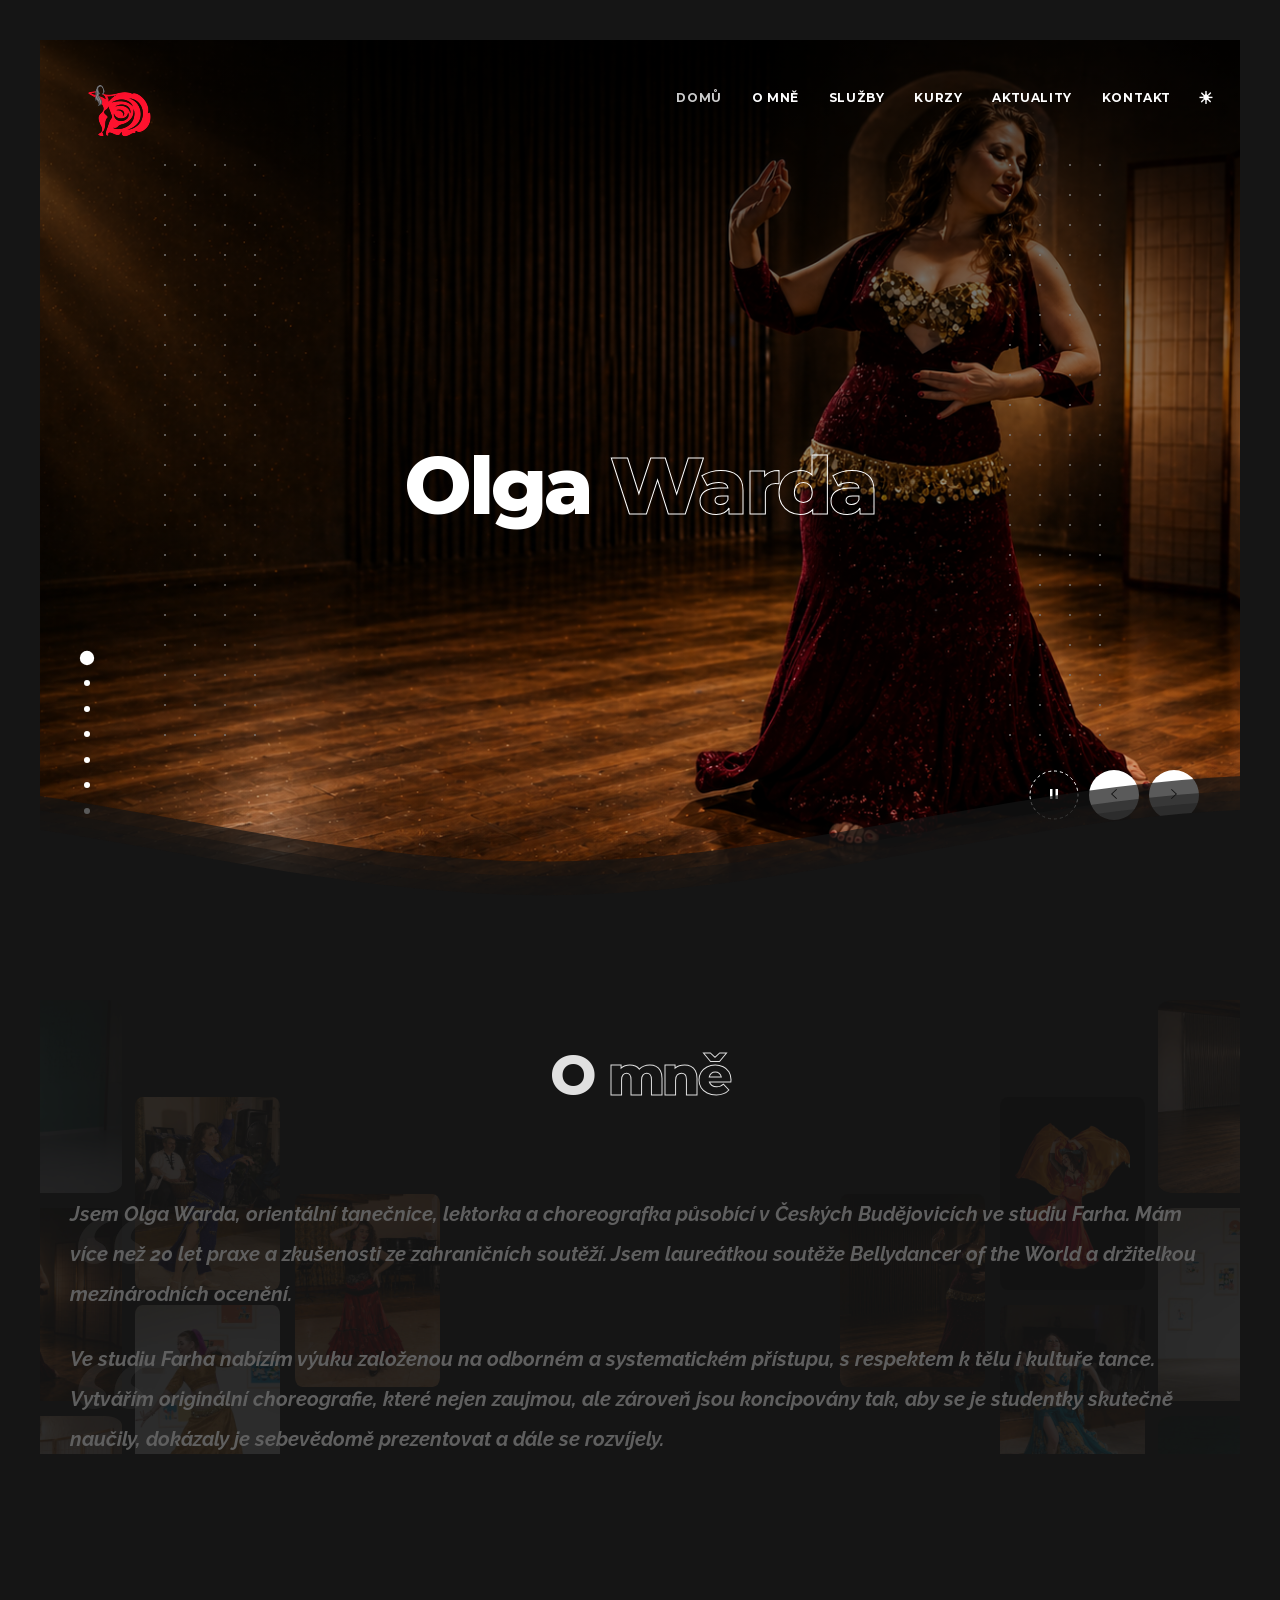
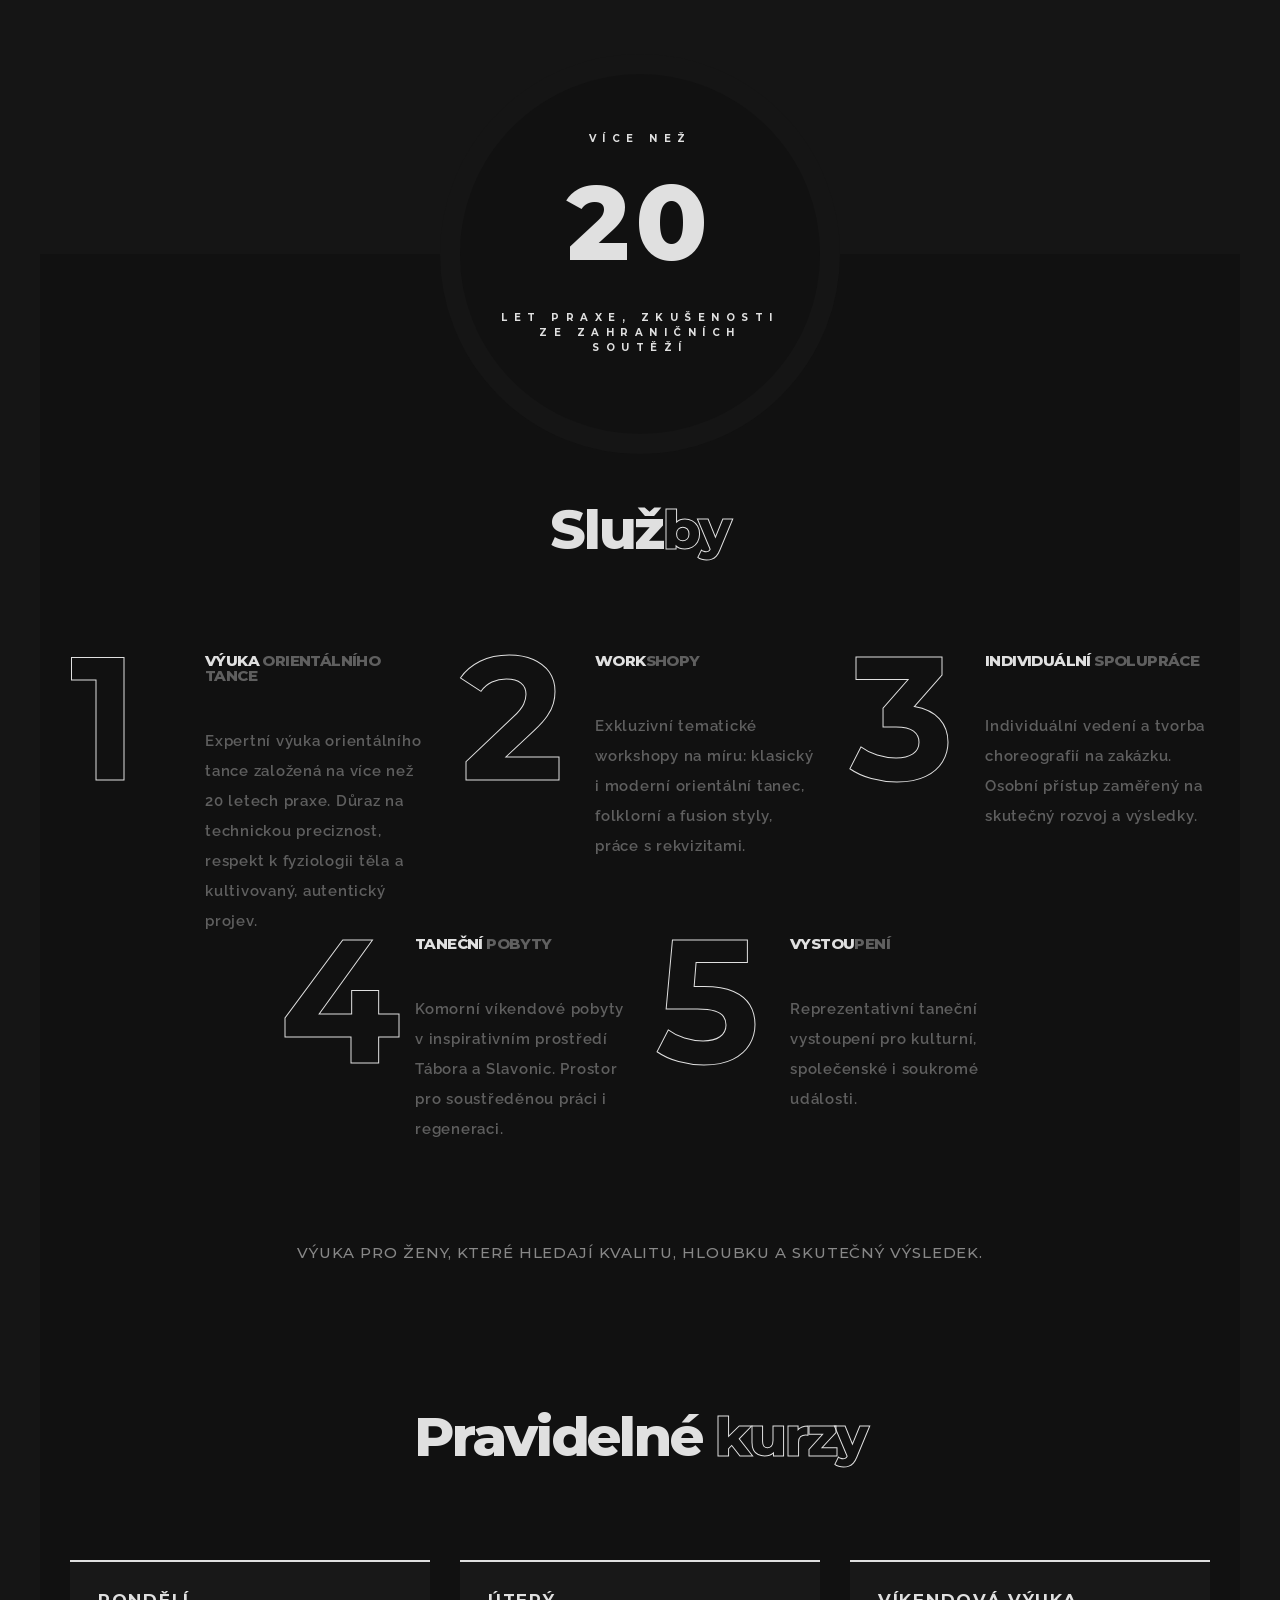
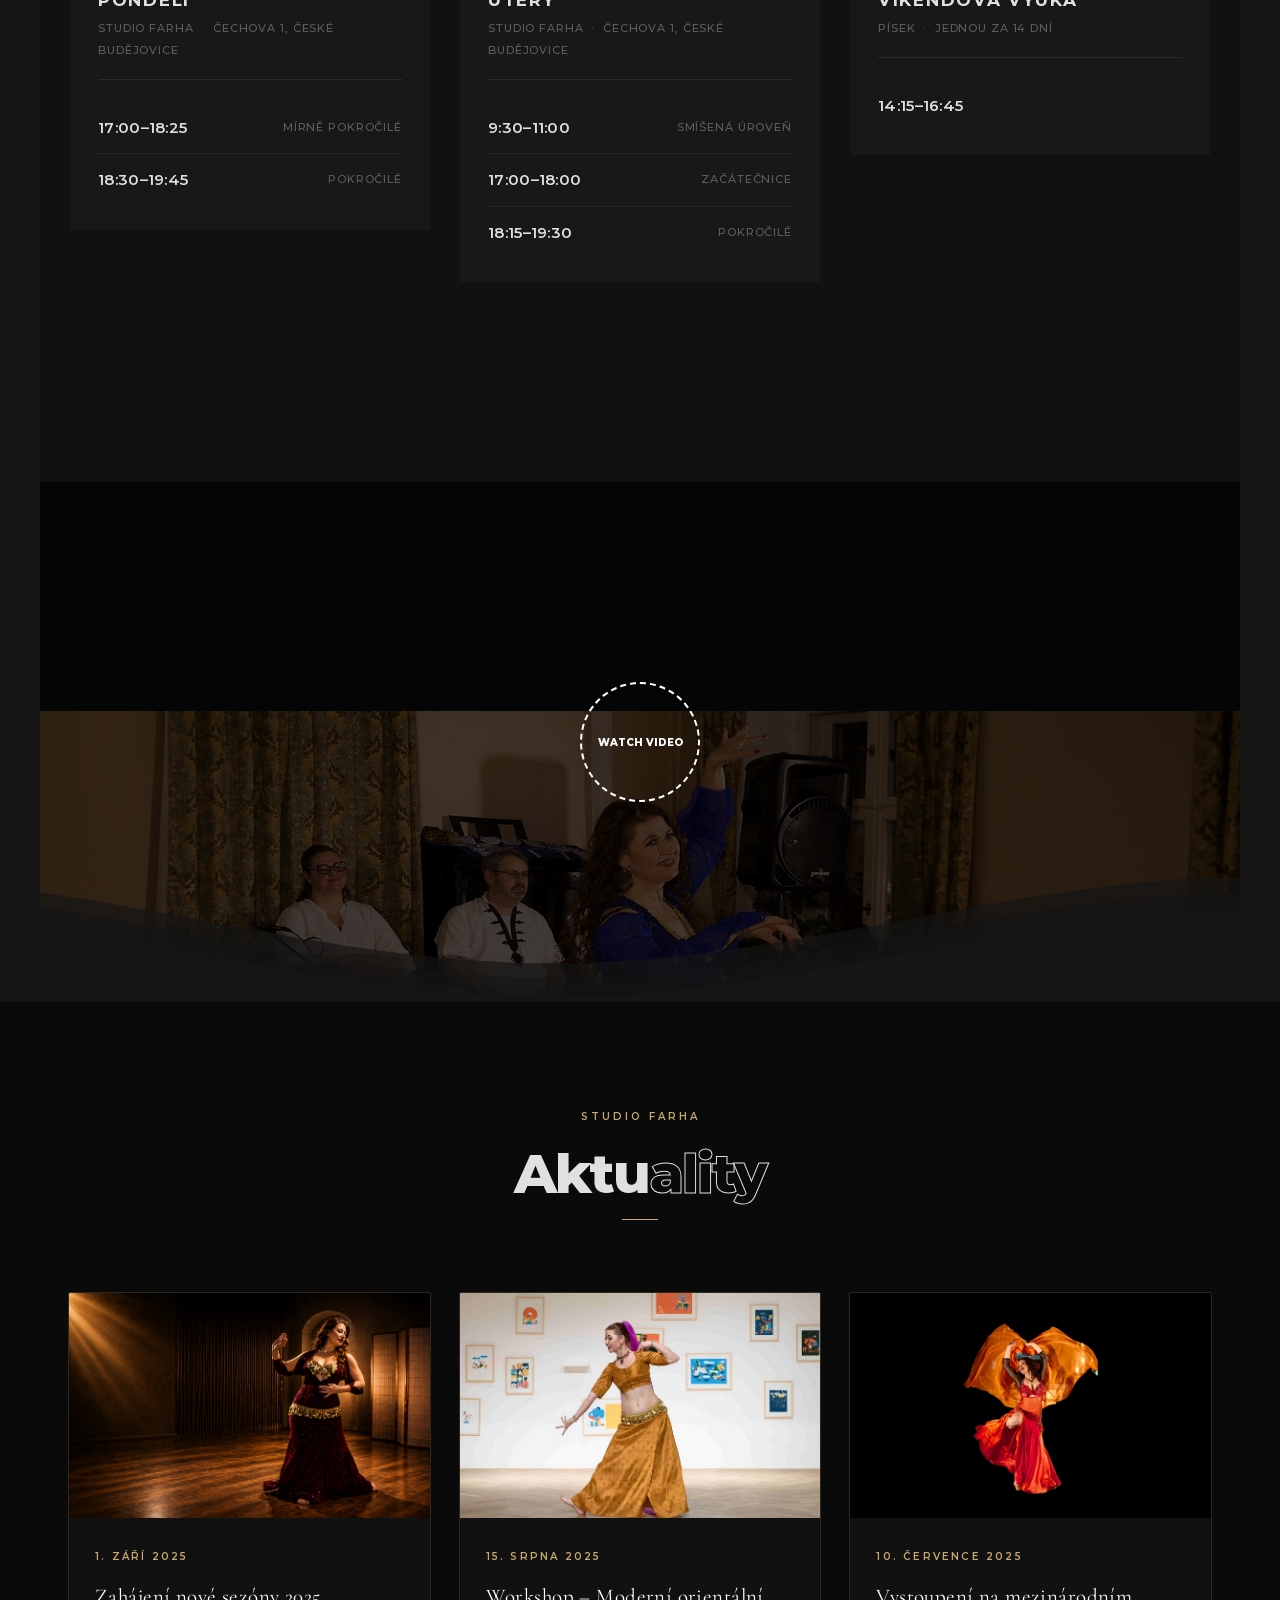
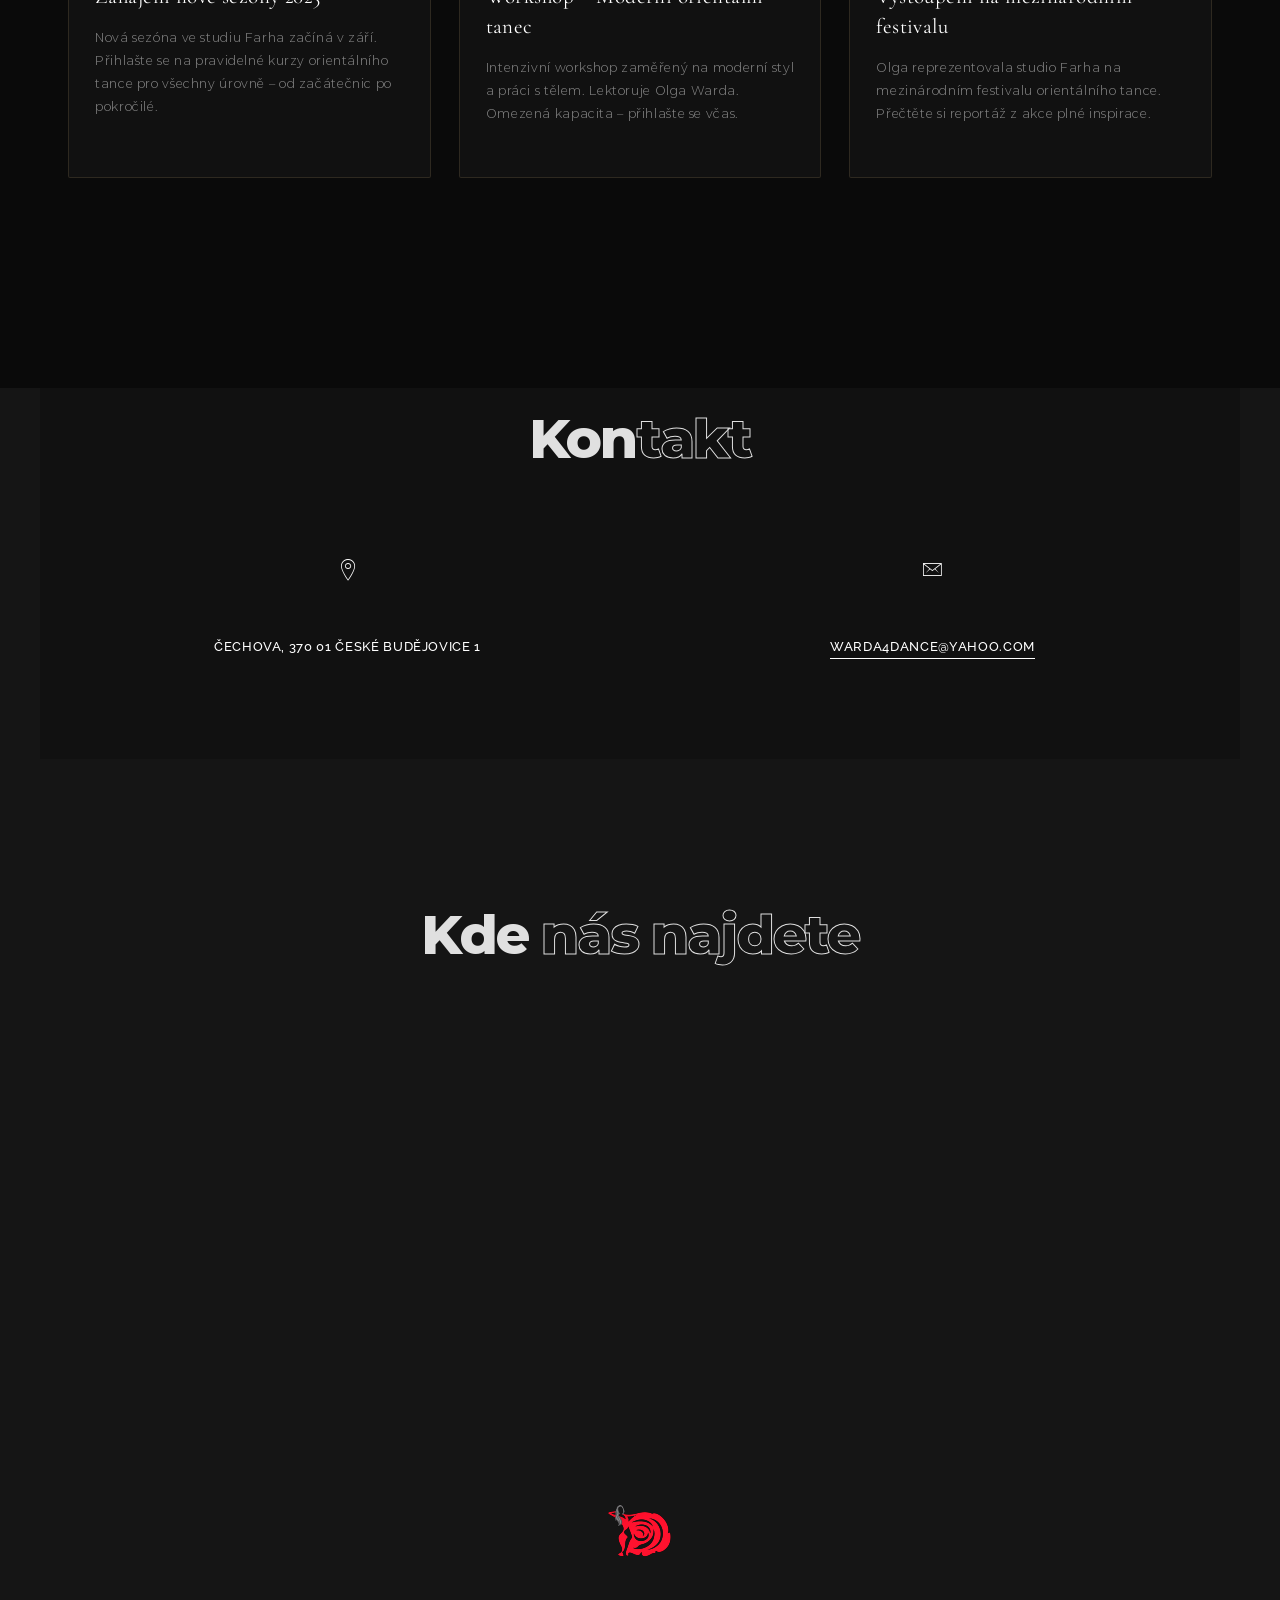
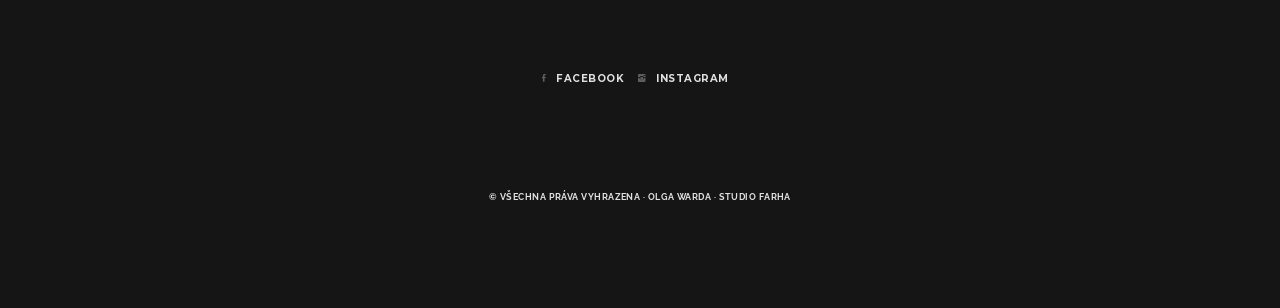
==== index.html @ 934de05f "Rename entry point to index.html for Netlify Co-Authored-By: Claude Sonnet 4.6 <noreply@anthropic.co" ====
<!DOCTYPE html>
<html lang="zxx">
    
<!-- Mirrored from www.11-76.com/themes/foodex/02-DARK-MODE/index-01.html by HTTrack Website Copier/3.x [XR&CO'2014], Sat, 25 Apr 2026 18:27:16 GMT -->
<head>
        <meta charset="utf-8">
        <title>
            Olga Warda
        </title>
        <meta content="" name="description">
        <meta content="" name="author">
        <meta content="" name="keywords">
        <meta content="width=device-width, initial-scale=1, maximum-scale=1" name="viewport">
        <!-- ex nihilo || October - November 2021 - April 2022 -->
        <!-- style start -->
        <link href="css/plugins.css" media="all" rel="stylesheet" type="text/css">
        <link href="css/style.css" media="all" rel="stylesheet" type="text/css">
        <link href="css/news.css" media="all" rel="stylesheet" type="text/css">
        <!-- style end -->
        <!-- google fonts start -->
        <link href="https://fonts.googleapis.com/css?family=Raleway:100,200,300,400,500,600,700,800,900" rel="stylesheet" type=
            "text/css">
        <!-- google fonts end -->
    </head>
    <body>
        <!-- preloader start -->
        <div class="preloader-bg"></div>
        <div id="preloader">
            <div id="preloader-status">
                <div class="preloader-position loader">
                    <span></span>
                </div>
            </div>
        </div>
        <!-- preloader end -->
        <!-- border top start -->
        <div class="border-top top-position"></div>
        <!-- border top end -->
        <!-- border left start -->
        <div class="border-left left-position"></div>
        <!-- border left end -->
        <!-- border right start -->
        <div class="border-right right-position"></div>
        <!-- border right end -->
        <!-- border bottom start -->
        <div class="border-bottom bottom-position"></div>
        <!-- border bottom end -->
        <!-- navigation start -->
        <nav class="navbar navbar-fixed-top navbar-bg-switch">
            <!-- container start -->
            <div class="container">
                <div class="navbar-header fadeIn-element">
                    <!-- logo start -->
                    <div class="logo">
                        <a class="navbar-brand logo" href="#">
                            <!-- logo light start -->
                            <img alt="Logo" class="logo-light" src="img/logo.png">
                            <!-- logo light end -->
                            <!-- logo dark start -->
                            <img alt="Logo" class="logo-dark" src="img/logo.png">
                            <!-- logo dark end -->
                        </a>
                    </div>
                    <!-- logo end -->
                </div>
                <!-- main navigation start -->
                <div class="main-navigation fadeIn-element">
                    <div class="navbar-header">
                        <button aria-expanded="false" class="navbar-toggle collapsed" data-target="#navbar-collapse" data-toggle="collapse" type="button"><span class="sr-only">Toggle
                        navigation</span> <span class="icon-bar"></span> <span class="icon-bar"></span> <span class="icon-bar"></span></button>
                    </div>
                    <div class="collapse navbar-collapse" id="navbar-collapse">
                        <!-- menu start -->
                        <ul class="nav navbar-nav navbar-right">
                            <li>
                                <a href="#home">Domů</a>
                            </li>
                            <li>
                                <a href="#about">O mně</a>
                            </li>
                            <li>
                                <a href="#services">Služby</a>
                            </li>
                            <li>
                                <a href="#works">Kurzy</a>
                            </li>
                            <li>
                                <a href="#blog">Aktuality</a>
                            </li>
                            <li>
                                <a href="#contact">Kontakt</a>
                            </li>
                            <li class="theme-toggle-wrapper">
                                <button id="theme-toggle" class="theme-toggle-btn" title="Toggle light / dark mode"><span class="icon-sun">&#9728;</span><span class="icon-moon">&#9790;</span></button>
                            </li>
                        </ul>
                        <!-- menu end -->
                    </div>
                </div>
                <!-- main navigation end -->
            </div>
            <!-- container end -->
        </nav>
        <!-- navigation end -->
        <!-- home start -->
        <div class="upper-page" id="home">
            <!-- dots start -->
            <div class="dots">
                <div class="the-dots"></div>
            </div>
            <div class="dots-reverse">
                <div class="the-dots"></div>
            </div>
            <!-- dots end -->
            <!-- hero bg start -->
            <div class="hero-fullscreen">
                <div class="hero-fullscreen-FIX">
                    <div class="hero-bg">
                        <!-- hero slider wrapper start -->
                        <div class="swiper-container-wrapper">
                            <!-- swiper container start -->
                            <div class="swiper-container">
                                <!-- swiper wrapper start -->
                                <div class="swiper-wrapper">
                                    <!-- swiper slider item start -->
                                    <div class="swiper-slide">
                                        <div class="swiper-slide-inner" data-swiper-parallax="50%">
                                            <!-- swiper slider item IMG start -->
                                            <div class="swiper-slide-inner-bg bg-img-1">
                                            </div>
                                            <!-- swiper slider item IMG end -->
                                            <!-- overlay start -->
                                            <div class="overlay overlay-dark-75"></div>
                                            <!-- overlay end -->
                                            <!-- swiper slider item txt start -->
                                            <div class="swiper-slide-inner-txt">
                                                <!-- section subtitle start -->
                                                <div class="caption-rotate">
                                                    <span>Orientální tanečnice</span>
                                                    <span>Lektorka</span>
                                                    <span>Choreografka</span>
                                                </div>
                                                <!-- section subtitle end -->
                                                <!-- divider start -->
                                                <div class="divider-m"></div>
                                                <!-- divider end -->
                                                <!-- section title start -->
                                                <h1 class="hero-heading hero-heading-home fadeIn-element introduction">
                                                    Olga<span> Warda</span>
                                                </h1>
                                                <!-- section title end -->
                                            </div>
                                            <!-- swiper slider item txt end -->
                                        </div>
                                    </div>
                                    <!-- swiper slider item end -->
                                    <!-- swiper slider item start -->
                                    <div class="swiper-slide">
                                        <div class="swiper-slide-inner" data-swiper-parallax="50%">
                                            <!-- swiper slider item IMG start -->
                                            <div class="swiper-slide-inner-bg bg-img-2">
                                            </div>
                                            <!-- swiper slider item IMG end -->
                                            <!-- overlay start -->
                                            <div class="overlay overlay-dark-75"></div>
                                            <!-- overlay end -->
                                            <!-- swiper slider item txt start -->
                                            <div class="swiper-slide-inner-txt">
                                                <!-- section subtitle start -->
                                                <div class="caption-rotate">
                                                    <span>Orientální tanečnice</span>
                                                    <span>Lektorka</span>
                                                    <span>Choreografka</span>
                                                </div>
                                                <!-- section subtitle end -->
                                                <!-- divider start -->
                                                <div class="divider-m"></div>
                                                <!-- divider end -->
                                                <!-- section title start -->
                                                <h1 class="hero-heading hero-heading-home fadeIn-element introduction">
                                                    Tanec je<span> vše</span>chno
                                                </h1>
                                                <!-- section title end -->
                                            </div>
                                            <!-- swiper slider item txt end -->
                                        </div>
                                    </div>
                                    <!-- swiper slider item end -->
                                    <!-- swiper slider item start -->
                                    <div class="swiper-slide">
                                        <div class="swiper-slide-inner" data-swiper-parallax="50%">
                                            <!-- swiper slider item IMG start -->
                                            <div class="swiper-slide-inner-bg bg-img-3">
                                            </div>
                                            <!-- swiper slider item IMG end -->
                                            <!-- overlay start -->
                                            <div class="overlay overlay-dark-75"></div>
                                            <!-- overlay end -->
                                            <!-- swiper slider item txt start -->
                                            <div class="swiper-slide-inner-txt">
                                                <!-- section subtitle start -->
                                                <div class="caption-rotate">
                                                    <span>Orientální tanečnice</span>
                                                    <span>Lektorka</span>
                                                    <span>Choreografka</span>
                                                </div>
                                                <!-- section subtitle end -->
                                                <!-- divider start -->
                                                <div class="divider-m"></div>
                                                <!-- divider end -->
                                                <!-- section title start -->
                                                <h1 class="hero-heading hero-heading-home fadeIn-element introduction">
                                                    Pohyb je<span> vyjádření</span>                                               
                                                </h1>
                                                <!-- section title end -->
                                            </div>
                                            <!-- swiper slider item txt end -->
                                        </div>
                                    </div>
                                    <!-- swiper slider item end -->
                                    <!-- swiper slider item start -->
                                    <div class="swiper-slide">
                                        <div class="swiper-slide-inner" data-swiper-parallax="50%">
                                            <!-- swiper slider item IMG start -->
                                            <div class="swiper-slide-inner-bg bg-img-4">
                                            </div>
                                            <!-- swiper slider item IMG end -->
                                            <!-- overlay start -->
                                            <div class="overlay overlay-dark-75"></div>
                                            <!-- overlay end -->
                                            <!-- swiper slider item txt start -->
                                            <div class="swiper-slide-inner-txt">
                                                <!-- section subtitle start -->
                                                <div class="caption-rotate">
                                                    <span>Orientální tanečnice</span>
                                                    <span>Lektorka</span>
                                                    <span>Choreografka</span>
                                                </div>
                                                <!-- section subtitle end -->
                                                <!-- divider start -->
                                                <div class="divider-m"></div>
                                                <!-- divider end -->
                                                <!-- section title start -->
                                                <h1 class="hero-heading hero-heading-home fadeIn-element introduction">
                                                    Kde se rytmus <span>mění v umění</span>                                               
                                                </h1>
                                                <!-- section title end -->
                                            </div>
                                            <!-- swiper slider item txt end -->
                                        </div>
                                    </div>
                                    <!-- swiper slider item end -->
                                    <!-- swiper slider item start -->
                                    <div class="swiper-slide">
                                        <div class="swiper-slide-inner" data-swiper-parallax="50%">
                                            <!-- swiper slider item IMG start -->
                                            <div class="swiper-slide-inner-bg bg-img-5">
                                            </div>
                                            <!-- swiper slider item IMG end -->
                                            <!-- overlay start -->
                                            <div class="overlay overlay-dark-75"></div>
                                            <!-- overlay end -->
                                            <!-- swiper slider item txt start -->
                                            <div class="swiper-slide-inner-txt">
                                                <!-- section subtitle start -->
                                                <div class="caption-rotate">
                                                    <span>Orientální tanečnice</span>
                                                    <span>Lektorka</span>
                                                    <span>Choreografka</span>
                                                </div>
                                                <!-- section subtitle end -->
                                                <!-- divider start -->
                                                <div class="divider-m"></div>
                                                <!-- divider end -->
                                                <!-- section title start -->
                                                <h1 class="hero-heading hero-heading-home fadeIn-element introduction">
                                                    Elegance <span>v pohybu</span>
                                                </h1>
                                                <!-- section title end -->
                                            </div>
                                            <!-- swiper slider item txt end -->
                                        </div>
                                    </div>
                                    <!-- swiper slider item end -->
                                    <!-- swiper slider item start -->
                                    <div class="swiper-slide">
                                        <div class="swiper-slide-inner" data-swiper-parallax="50%">
                                            <!-- swiper slider item IMG start -->
                                            <div class="swiper-slide-inner-bg bg-img-6">
                                            </div>
                                            <!-- swiper slider item IMG end -->
                                            <!-- overlay start -->
                                            <div class="overlay overlay-dark-75"></div>
                                            <!-- overlay end -->
                                            <!-- swiper slider item txt start -->
                                            <div class="swiper-slide-inner-txt">
                                                <!-- section subtitle start -->
                                                <div class="caption-rotate">
                                                    <span>Orientální tanečnice</span>
                                                    <span>Lektorka</span>
                                                    <span>Choreografka</span>
                                                </div>
                                                <!-- section subtitle end -->
                                                <!-- divider start -->
                                                <div class="divider-m"></div>
                                                <!-- divider end -->
                                                <!-- section title start -->
                                                <h1 class="hero-heading hero-heading-home fadeIn-element introduction">
                                                    Tanec je můj <span>jazyk</span>
                                                </h1>
                                                <!-- section title end -->
                                            </div>
                                            <!-- swiper slider item txt end -->
                                        </div>
                                    </div>
                                    <!-- swiper slider item end -->
                                    <!-- swiper slider item start -->
                                    <div class="swiper-slide">
                                        <div class="swiper-slide-inner" data-swiper-parallax="50%">
                                            <!-- swiper slider item IMG start -->
                                            <div class="swiper-slide-inner-bg bg-img-7">
                                            </div>
                                            <!-- swiper slider item IMG end -->
                                            <!-- overlay start -->
                                            <div class="overlay overlay-dark-75"></div>
                                            <!-- overlay end -->
                                            <!-- swiper slider item txt start -->
                                            <div class="swiper-slide-inner-txt">
                                                <!-- section subtitle start -->
                                                <div class="caption-rotate">
                                                    <span>Orientální tanečnice</span>
                                                    <span>Lektorka</span>
                                                    <span>Choreografka</span>
                                                </div>
                                                <!-- section subtitle end -->
                                                <!-- divider start -->
                                                <div class="divider-m"></div>
                                                <!-- divider end -->
                                                <!-- section title start -->
                                                <h1 class="hero-heading hero-heading-home fadeIn-element introduction">
                                                    Cítit rytmus, žít <span>tanec</span>
                                                </h1>
                                                <!-- section title end -->
                                            </div>
                                            <!-- swiper slider item txt end -->
                                        </div>
                                    </div>
                                    <!-- swiper slider item end -->
                                </div>
                                <!-- swiper wrapper end -->
                            </div>
                            <!-- swiper container end -->
                        </div>
                        <!-- hero slider wrapper end -->
                        <!-- swiper slider controls start -->
                        <div class="hero-slider-bg-controls fadeIn-element introduction">
                            <div class="swiper-slide-controls slide-prev">
                                <div class="ion-ios-arrow-left"></div>
                            </div>
                            <div class="swiper-slide-controls slide-next">
                                <div class="ion-ios-arrow-right"></div>
                            </div>
                        </div>
                        <!-- swiper slider controls end -->
                        <!-- swiper slider pagination start -->
                        <div class="swiper-slide-pagination fadeIn-element introduction"></div>
                        <!-- swiper slider pagination end -->
                        <!-- swiper slider play-pause start -->
                        <div class="swiper-slide-controls-play-pause-wrapper swiper-slide-controls-play-pause slider-on-off fadeIn-element introduction">
                            <div class="slider-on-off-switch">
                                <i class="ion-ios-play"></i>                            
                            </div>
                            <!-- swiper slider progress start -->
                            <div class="slider-progress-bar">
                                <span>
                                    <svg class="circle-svg" height="50" width="50">
                                        <circle class="circle" cx="25" cy="25" fill="none" r="24" stroke="#e0e0e0" stroke-width="2"></circle>
                                    </svg>
                                </span>
                            </div>
                            <!-- swiper slider progress end -->
                        </div>
                        <!-- swiper slider play-pause end -->
                    </div>
                </div>
            </div>
            <!-- hero bg end -->
            <!-- center container start -->
            <!-- center container end -->
            <!-- waves start -->
            <svg class="waves" xmlns="http://www.w3.org/2000/svg" xmlns:xlink="http://www.w3.org/1999/xlink"
                viewBox="0 24 150 28" preserveAspectRatio="none" shape-rendering="auto">
                <defs>
                    <path id="gentle-wave-1" d="M-160 44c30 0 58-18 88-18s 58 18 88 18 58-18 88-18 58 18 88 18 v44h-352z" />
                </defs>
                <g class="parallax">
                    <use xlink:href="#gentle-wave-1" x="48" y="0" fill="rgba(21, 21, 21, 0.7" />
                    <use xlink:href="#gentle-wave-1" x="48" y="3" fill="rgba(21, 21, 21, 0.5)" />
                    <use xlink:href="#gentle-wave-1" x="48" y="5" fill="rgba(21, 21, 21, 0.3)" />
                    <use xlink:href="#gentle-wave-1" x="48" y="7" fill="#151515" />
                </g>
            </svg>
            <!-- waves end -->
        </div>
        <!-- home end -->
        <!-- about start -->
        <section id="about" class="section-all bg-light">
            <!-- divider start -->
            <div class="divider-l"></div>
            <!-- divider end -->
            <!-- container start -->
            <div class="container">
                <!-- row start -->
                <div class="row">
                    <!-- about wall start -->
                    <div class="wall-images">
                        <img alt="Img" class="wall-photo-1" src="img/background/1.png">
                        <img alt="Img" class="wall-photo-2" src="img/background/3.jpg">
                        <img alt="Img" class="wall-photo-3" src="img/background/5.png">
                        <img alt="Img" class="wall-photo-4" src="img/background/7.png">
                        <img alt="Img" class="wall-photo-5" src="img/background/2.jpg">
                        <img alt="Img" class="wall-photo-6" src="img/background/4.png">
                    </div>
                    <!-- about wall end -->
                </div>
                <!-- row end -->
                <!-- row start -->
                <div class="row">
                    <!-- about wall start -->
                    <div class="wall-images-reverse">
                        <img alt="Img" class="wall-photo-1" src="img/background/6.png">
                        <img alt="Img" class="wall-photo-2" src="img/background/8.png">
                        <img alt="Img" class="wall-photo-3" src="img/background/2.jpg">
                        <img alt="Img" class="wall-photo-4" src="img/background/4.png">
                        <img alt="Img" class="wall-photo-5" src="img/background/1.png">
                        <img alt="Img" class="wall-photo-6" src="img/background/7.png">
                    </div>
                    <!-- about wall end -->
                </div>
                <!-- row end -->
                <!-- row start -->
                <div class="row">
                    <!-- col start -->
                    <div class="col-lg-12">
                        <!-- section subtitle start -->
                    
                        <!-- section subtitle end -->
                        <!-- divider start -->
                        <div class="divider-m"></div>
                        <!-- divider end -->
                        <!-- section title start -->
                        <h2 class="hero-heading hero-heading-dark">
                           O <span>mně</span>
                        </h2>
                        <!-- section title end -->
                    </div>
                    <!-- col end -->
                </div>
                <!-- row end -->
                <!-- divider start -->
                <div class="divider-l"></div>
                <!-- divider end -->
                <!-- row start -->
                <div class="row">
                    <!-- col start -->
                    <div class="col-lg-12">
                        <!-- quote start -->
                        <div class="testimonial">
                            <div class="inner">
                                <div class="quote">
                                    <blockquote class="quote-inner">
                                        Jsem Olga Warda, orientální tanečnice, lektorka a choreografka působící v Českých Budějovicích ve studiu Farha.
                                        Mám více než 20 let praxe a zkušenosti ze zahraničních soutěží. Jsem laureátkou soutěže Bellydancer of the World a držitelkou mezinárodních ocenění.
                                    </blockquote>

                                    <blockquote class="quote-inner">
                                        Ve studiu Farha nabízím výuku založenou na odborném a systematickém přístupu, s respektem k tělu i kultuře tance.

Vytvářím originální choreografie, které nejen zaujmou, ale zároveň jsou koncipovány tak, aby se je studentky skutečně naučily, dokázaly je sebevědomě prezentovat a dále se rozvíjely.</blockquote>
                                </div>
                            </div>
                        </div>
                        <!-- quote end -->
                    </div>
                    <!-- col end -->
                </div>
                <!-- row end -->
                <!-- divider start -->
                
            <!-- container end -->
            <!-- divider start -->
            <!-- divider end -->
        </section>
        <!-- about end -->
        <!-- timeline IMG start -->
        <div class="timeline-image">
            <!-- intro start -->
            <div class="intro-years">
                <!-- section subtitle start -->
                <h2>
                    Více než
                </h2>
                <!-- section subtitle end -->
                <!-- section title start -->
                <h3 class="facts-counter-number">
                    20
                </h3>
                <!-- section title end -->
                <!-- section subtitle start -->
                <h2>
                    let praxe, zkušenosti ze zahraničních soutěží
                </h2>
                <!-- section subtitle end -->
            </div>
            <!-- intro end -->
        </div>
        <!-- timeline IMG end -->
        <!-- team start -->
        <section id="team" class="section-all bg-dark" style="display:none">
            <!-- divider start -->
            <div class="divider-xl"></div>
            <!-- divider end -->
            <!-- divider start -->
            <div class="divider-xl visible-mobile-devices"></div>
            <!-- divider end -->
            <!-- divider start -->
            <div class="divider-xl hidden-mobile-devices"></div>
            <!-- divider end -->
            <!-- container start -->
            <div class="container">
                <!-- row start -->
                <div class="row">
                    <!-- col start -->
                    <div class="col-lg-12">
                        <!-- section subtitle start -->
                        <h2 class="hero-subheading hero-subheading-dark">
                            <span>02.</span>Meet the team
                        </h2>
                        <!-- section subtitle end -->
                        <!-- divider start -->
                        <div class="divider-m"></div>
                        <!-- divider end -->
                        <!-- section title start -->
                        <h2 class="hero-heading hero-heading-dark">
                            The <span>Best</span> Chefs
                        </h2>
                        <!-- section title end -->
                    </div>
                    <!-- col end -->
                </div>
                <!-- row end -->
                <!-- divider start -->
                <div class="divider-l"></div>
                <!-- divider end -->
                <!-- row start -->
                <div class="row">
                    <!-- col start -->
                    <div class="col-lg-12">
                        <!-- quote start -->
                        <div class="testimonial">
                            <div class="inner">
                                <div class="quote">
                                    <blockquote class="quote-inner">
                                        Lorem Ipsum is simply dummy text of the printing and typesetting industry. Lorem Ipsum has been the industry's
                                        standard dummy text ever since the 1500s.
                                    </blockquote>
                                </div>
                            </div>
                        </div>
                        <!-- quote end -->
                    </div>
                    <!-- col end -->
                </div>
                <!-- row end -->
                <!-- divider start -->
                <div class="divider-l"></div>
                <!-- divider end -->
                <!-- row start -->
                <div class="row">
                    <!-- col start -->
                    <div class="col-sm-12">
                        <!-- IMG carousel start -->
                        <div class="owl-carousel owl-carousel-team">
                            <!-- carousel img item 1 start -->
                            <div class="carousel-img-item hover-effect-img">
                                <div class="hover-icons">
                                    <a class="iw-slide-left ion-social-twitter" href="#"></a> <a class="ion-social-facebook" href="#"></a> <a class="iw-slide-right ion-social-instagram" href="#"></a>
                                </div>
                                <div class="carousel-img-item-1 carousel-img-item-all"></div>
                                <div class="hover-effect the-team"></div>
                                <div class="team-box">
                                    C. Eastwood<span>Chief Photographer</span>                                
                                </div>
                            </div>
                            <!-- carousel img item 1 end -->
                            <!-- carousel img item 2 start -->
                            <div class="carousel-img-item hover-effect-img">
                                <div class="hover-icons">
                                    <a class="iw-slide-left ion-social-twitter" href="#"></a> <a class="ion-social-facebook" href="#"></a> <a class="iw-slide-right ion-social-instagram" href="#"></a>
                                </div>
                                <div class="carousel-img-item-2 carousel-img-item-all"></div>
                                <div class="hover-effect the-team"></div>
                                <div class="team-box">
                                    R. Redford<span>Assistant Photographer</span>                                
                                </div>
                            </div>
                            <!-- carousel img item 2 end -->
                            <!-- carousel img item 3 start -->
                            <div class="carousel-img-item hover-effect-img">
                                <div class="hover-icons">
                                    <a class="iw-slide-left ion-social-twitter" href="#"></a> <a class="ion-social-facebook" href="#"></a> <a class="iw-slide-right ion-social-instagram" href="#"></a>
                                </div>
                                <div class="carousel-img-item-3 carousel-img-item-all"></div>
                                <div class="hover-effect the-team"></div>
                                <div class="team-box">
                                    M. Scorsese<span>Advertising Photographer</span>                                
                                </div>
                            </div>
                            <!-- carousel img item 3 end -->
                            <!-- carousel img item 4 start -->
                            <div class="carousel-img-item hover-effect-img">
                                <div class="hover-icons">
                                    <a class="iw-slide-left ion-social-twitter" href="#"></a> <a class="ion-social-facebook" href="#"></a> <a class="iw-slide-right ion-social-instagram" href="#"></a>
                                </div>
                                <div class="carousel-img-item-4 carousel-img-item-all"></div>
                                <div class="hover-effect the-team"></div>
                                <div class="team-box">
                                    W. Kar-wai<span>Editorial Photographer</span>                                
                                </div>
                            </div>
                            <!-- carousel img item 4 end -->
                            <!-- carousel img item 5 start -->
                            <div class="carousel-img-item hover-effect-img">
                                <div class="hover-icons">
                                    <a class="iw-slide-left ion-social-twitter" href="#"></a> <a class="ion-social-facebook" href="#"></a> <a class="iw-slide-right ion-social-instagram" href="#"></a>
                                </div>
                                <div class="carousel-img-item-5 carousel-img-item-all"></div>
                                <div class="hover-effect the-team"></div>
                                <div class="team-box">
                                    M. Gibson<span>Corporate Photographer</span>                                
                                </div>
                            </div>
                            <!-- carousel img item 5 end -->
                        </div>
                        <!-- IMG carousel end -->
                    </div>
                    <!-- col end -->
                </div>
                <!-- row end -->
                <!-- divider start -->
                <div class="divider-m"></div>
                <!-- divider end -->
                <!-- owl nav start -->
                <div class="owl-nav owl-nav-custom-team"></div>
                <!-- owl nav end -->
            </div>
            <!-- container end -->
            <!-- divider start -->
            <div class="divider-xl"></div>
            <!-- divider end -->
        </section>
        <!-- about end -->
        <!-- know-how start -->
        <section id="know-how" class="section-all bg-light" style="display:none">
            <h6>Placeholder</h6>
            <!-- container start -->
            <div class="container-fluid">
                <!-- row start -->
                <div class="row">
                    <!-- col start -->
                    <div class="col-md-6 nopadding">
                        <!-- slick right start -->
                        <div class="slick-right-alternative">
                            <!-- know-how carousel item 1 img start -->
                            <div class="img-fullwidth-wrapper">
                                <div class="img-fullwidth img-fullwidth-all img-fullwidth-know-how-carousel-1"></div>
                            </div>
                            <!-- know-how carousel item 1 img end -->
                            <!-- know-how carousel item 2 img start -->
                            <div class="img-fullwidth-wrapper">
                                <div class="img-fullwidth img-fullwidth-all img-fullwidth-know-how-carousel-2"></div>
                            </div>
                            <!-- know-how carousel item 2 img end -->
                        </div>
                        <!-- slick right end -->
                        <!-- waves start -->
                        <svg class="waves" xmlns="http://www.w3.org/2000/svg" xmlns:xlink="http://www.w3.org/1999/xlink"
                            viewBox="0 24 150 28" preserveAspectRatio="none" shape-rendering="auto">
                            <defs>
                                <path id="gentle-wave-2" d="M-160 44c30 0 58-18 88-18s 58 18 88 18 58-18 88-18 58 18 88 18 v44h-352z" />
                            </defs>
                            <g class="parallax">
                                <use xlink:href="#gentle-wave-2" x="48" y="0" fill="rgba(21, 21, 21, 0.7" />
                                <use xlink:href="#gentle-wave-2" x="48" y="3" fill="rgba(21, 21, 21, 0.5)" />
                                <use xlink:href="#gentle-wave-2" x="48" y="5" fill="rgba(21, 21, 21, 0.3)" />
                                <use xlink:href="#gentle-wave-2" x="48" y="7" fill="#151515" />
                            </g>
                        </svg>
                        <!-- waves end -->
                    </div>
                    <!-- col end -->
                    <!-- col start -->
                    <div class="col-md-6 nopadding">
                        <!-- slick left start -->
                        <div class="slick-left">
                            <div class="blockquote">
                                <!-- center container start -->
                                <div class="center-container">
                                    <!-- center block start -->
                                    <div class="center-block">
                                        <!-- skills bar start -->
                                        <div class="show-skillbar">
                                            <!-- skill 1 start -->
                                            <div class="skillbar" data-percent="100">
                                                <span class="skillbar-title">Fast service</span>
                                                <div class="skillbar-bar"></div>
                                                <span class="skill-bar-percent"></span>
                                            </div>
                                            <!-- skill 1 end -->
                                            <!-- skill 2 start -->
                                            <div class="skillbar" data-percent="100">
                                                <span class="skillbar-title">Free reservation</span>
                                                <div class="skillbar-bar"></div>
                                                <span class="skill-bar-percent"></span>
                                            </div>
                                            <!-- skill 2 end -->
                                            <!-- skill 3 start -->
                                            <div class="skillbar" data-percent="100">
                                                <span class="skillbar-title">Free delivery</span>
                                                <div class="skillbar-bar"></div>
                                                <span class="skill-bar-percent"></span>
                                            </div>
                                            <!-- skill 3 end -->
                                            <!-- skill 4 start -->
                                            <div class="skillbar" data-percent="100">
                                                <span class="skillbar-title">Free parking</span>
                                                <div class="skillbar-bar"></div>
                                                <span class="skill-bar-percent"></span>
                                            </div>
                                            <!-- skill 4 end -->
                                        </div>
                                        <!-- skills bar end -->
                                    </div>
                                    <!-- center block end -->
                                </div>
                                <!-- center container end -->
                            </div>
                        </div>
                        <!-- slick left end -->
                    </div>
                    <!-- col end -->
                </div>
                <!-- row end -->
            </div>
            <!-- container end -->
        </section>
        <!-- know-how end -->
        <!-- services start -->
        <section id="services" class="section-all bg-dark">
            <!-- divider start -->
            <div class="divider-xl"></div>
            <!-- divider end -->
            <!-- container start -->
            <div class="container">
                <!-- row start -->
                <div class="row">
                    <!-- col start -->
                    <div class="col-lg-12">
                        <!-- section subtitle start -->
                        
                        <!-- section subtitle end -->
                        <!-- divider start -->
                        <div class="divider-m"></div>
                        <!-- divider end -->
                        <!-- section title start -->
                        <h2 class="hero-heading hero-heading-dark">
                            Služ<span>by</span>
                        </h2>
                        <!-- section title end -->
                    </div>
                    <!-- col end -->
                </div>
                <!-- row end -->
                <!-- divider start -->
                <div class="divider-l"></div>
                <!-- divider end -->
                <!-- row start -->
                <div class="row">
                    <div class="services-steps-wrapper">
                        <!-- col start -->
                        <div class="col-md-4 col-all services-block">
                            <h4 class="service-heading">
                                <span class="color-switch">Výuka</span> orientálního tance
                            </h4>
                            <div class="divider-m"></div>
                            <div class="service-number">1</div>
                            <p>Expertní výuka orientálního tance založená na více než 20 letech praxe. Důraz na technickou preciznost, respekt k fyziologii těla a kultivovaný, autentický projev.</p>
                        </div>
                        <!-- col end -->
                        <div class="divider-l visible-mobile-devices"></div>
                        <!-- col start -->
                        <div class="col-md-4 col-all services-block pull-up">
                            <h4 class="service-heading">
                                <span class="color-switch">Work</span>shopy
                            </h4>
                            <div class="divider-m"></div>
                            <div class="service-number">2</div>
                            <p>Exkluzivní tematické workshopy na míru: klasický i moderní orientální tanec, folklorní a fusion styly, práce s rekvizitami.</p>
                        </div>
                        <!-- col end -->
                        <div class="divider-l visible-mobile-devices"></div>
                        <!-- col start -->
                        <div class="col-md-4 col-all services-block pull-up">
                            <h4 class="service-heading">
                                <span class="color-switch">Individuální</span> spolupráce
                            </h4>
                            <div class="divider-m"></div>
                            <div class="service-number">3</div>
                            <p>Individuální vedení a tvorba choreografií na zakázku. Osobní přístup zaměřený na skutečný rozvoj a výsledky.</p>
                        </div>
                        <!-- col end -->
                    </div>
                </div>
                <!-- row end -->
                <!-- row start: items 4 & 5 centred -->
                <div class="row">
                    <div class="col-md-8 col-md-offset-2">
                        <div class="row services-steps-wrapper">
                            <div class="col-sm-6 col-all services-block pull-up">
                                <h4 class="service-heading">
                                    <span class="color-switch">Taneční</span> pobyty
                                </h4>
                                <div class="divider-m"></div>
                                <div class="service-number">4</div>
                                <p>Komorní víkendové pobyty v inspirativním prostředí Tábora a Slavonic. Prostor pro soustředěnou práci i regeneraci.</p>
                            </div>
                            <div class="col-sm-6 col-all services-block pull-up">
                                <h4 class="service-heading">
                                    <span class="color-switch">Vystou</span>pení
                                </h4>
                                <div class="divider-m"></div>
                                <div class="service-number">5</div>
                                <p>Reprezentativní taneční vystoupení pro kulturní, společenské i soukromé události.</p>
                            </div>
                        </div>
                    </div>
                </div>
                <!-- row end -->
                <!-- divider start -->
                <div class="divider-l"></div>
                <!-- divider end -->
                <!-- row start -->
                <div class="row">
                    <div class="col-lg-12 text-center">
                        <p class="services-tagline">Výuka pro ženy, které hledají kvalitu, hloubku a skutečný výsledek.</p>
                    </div>
                </div>
                <!-- row end -->
            </div>
            <!-- container end -->
            <!-- divider start -->
            <div class="divider-l"></div>
            <!-- divider end -->
        </section>
        <!-- services end -->
        <!-- services 2 start -->
        <section id="services-2" class="section-all bg-light" style="display:none">
            <h6>Placeholder</h6>
            <!-- container start -->
            <div class="container-fluid">
                <!-- row start -->
                <div class="row">
                    <!-- col start -->
                    <div class="col-md-6 col-sm-6 col-sm-push-6 nopadding">
                        <!-- slick right start -->
                        <div class="slick-right-alternative">
                            <!-- services carousel item 1 img start -->
                            <div class="img-fullwidth-wrapper">
                                <div class="img-fullwidth img-fullwidth-all img-fullwidth-services-carousel-1"></div>
                            </div>
                            <!-- services carousel item 1 img end -->
                            <!-- services carousel item 2 img start -->
                            <div class="img-fullwidth-wrapper">
                                <div class="img-fullwidth img-fullwidth-all img-fullwidth-services-carousel-2"></div>
                            </div>
                            <!-- services carousel item 2 img end -->
                        </div>
                        <!-- slick right end -->
                        <!-- waves start -->
                        <svg class="waves" xmlns="http://www.w3.org/2000/svg" xmlns:xlink="http://www.w3.org/1999/xlink"
                            viewBox="0 24 150 28" preserveAspectRatio="none" shape-rendering="auto">
                            <defs>
                                <path id="gentle-wave-3" d="M-160 44c30 0 58-18 88-18s 58 18 88 18 58-18 88-18 58 18 88 18 v44h-352z" />
                            </defs>
                            <g class="parallax">
                                <use xlink:href="#gentle-wave-3" x="48" y="0" fill="rgba(21, 21, 21, 0.7" />
                                <use xlink:href="#gentle-wave-3" x="48" y="3" fill="rgba(21, 21, 21, 0.5)" />
                                <use xlink:href="#gentle-wave-3" x="48" y="5" fill="rgba(21, 21, 21, 0.3)" />
                                <use xlink:href="#gentle-wave-3" x="48" y="7" fill="#151515" />
                            </g>
                        </svg>
                        <!-- waves end -->
                    </div>
                    <!-- col end -->
                    <!-- col start -->
                    <div class="col-md-6 col-sm-pull-6 nopadding">
                        <!-- slick left start -->
                        <div class="slick-left">
                            <div class="blockquote bg-color-1">
                                <!-- center container start -->
                                <div class="center-container">
                                    <!-- center block start -->
                                    <div class="center-block">
                                        <div class="services-wrapper">
                                            <div class="services-accordion">
                                                <ul>
                                                    <li>
                                                        <span>Great menu</span>
                                                        <ul>
                                                            <li>
                                                                <a href="#">Lorem Ipsum</a>
                                                            </li>
                                                            <li>
                                                                <a href="#">Lorem Ipsum</a>
                                                            </li>
                                                            <li>
                                                                <a href="#">Lorem Ipsum</a>
                                                            </li>
                                                        </ul>
                                                    </li>
                                                    <li>
                                                        <span>Free delivery</span>
                                                        <ul>
                                                            <li>
                                                                <a href="#">Lorem Ipsum</a>
                                                            </li>
                                                            <li>
                                                                <a href="#">Lorem Ipsum</a>
                                                            </li>
                                                            <li>
                                                                <a href="#">Lorem Ipsum</a>
                                                            </li>
                                                        </ul>
                                                    </li>
                                                    <li>
                                                        <span>Pro Catering</span>
                                                        <ul>
                                                            <li>
                                                                <a href="#">Lorem Ipsum</a>
                                                            </li>
                                                            <li>
                                                                <a href="#">Lorem Ipsum</a>
                                                            </li>
                                                            <li>
                                                                <a href="#">Lorem Ipsum</a>
                                                            </li>
                                                        </ul>
                                                    </li>
                                                </ul>
                                            </div>
                                        </div>
                                    </div>
                                    <!-- center block end -->
                                </div>
                                <!-- center container end -->
                            </div>
                        </div>
                        <!-- slick left end -->
                    </div>
                    <!-- col end -->
                </div>
                <!-- row end -->
            </div>
            <!-- container end -->
        </section>
        <!-- services 2 end -->
        <!-- works start -->
        <section id="works" class="section-all bg-dark">
            <!-- divider start -->
            <div class="divider-s"></div>
            <!-- divider end -->
            <!-- container start -->
            <div class="container">
                <!-- row start -->
                <div class="row">
                    <!-- col start -->
                    <div class="col-lg-12">
                        <!-- section subtitle start -->

                        <!-- section subtitle end -->
                        <!-- divider start -->
                        <div class="divider-s"></div>
                        <!-- divider end -->
                        <!-- section title start -->
                        <h2 class="hero-heading hero-heading-dark">
                            Pravidelné <span>kurzy</span>
                        </h2>
                        <!-- section title end -->
                    </div>
                    <!-- col end -->
                </div>
                <!-- row end -->
                <!-- divider start -->
                <div class="divider-l"></div>
                <!-- divider end -->
                <!-- timetable row start -->
                <div class="row">
                    <!-- Pondělí -->
                    <div class="col-md-4 col-all">
                        <div class="timetable-card">
                            <div class="timetable-card-header">
                                <h4 class="timetable-day">Pondělí</h4>
                                <p class="timetable-location">Studio Farha &nbsp;·&nbsp; Čechova 1, České Budějovice</p>
                            </div>
                            <div class="timetable-slot">
                                <span class="timetable-time">17:00–18:25</span>
                                <span class="timetable-level">mírně pokročilé</span>
                            </div>
                            <div class="timetable-slot">
                                <span class="timetable-time">18:30–19:45</span>
                                <span class="timetable-level">pokročilé</span>
                            </div>
                        </div>
                    </div>
                    <!-- Úterý -->
                    <div class="col-md-4 col-all">
                        <div class="timetable-card">
                            <div class="timetable-card-header">
                                <h4 class="timetable-day">Úterý</h4>
                                <p class="timetable-location">Studio Farha &nbsp;·&nbsp; Čechova 1, České Budějovice</p>
                            </div>
                            <div class="timetable-slot">
                                <span class="timetable-time">9:30–11:00</span>
                                <span class="timetable-level">smíšená úroveň</span>
                            </div>
                            <div class="timetable-slot">
                                <span class="timetable-time">17:00–18:00</span>
                                <span class="timetable-level">začátečnice</span>
                            </div>
                            <div class="timetable-slot">
                                <span class="timetable-time">18:15–19:30</span>
                                <span class="timetable-level">pokročilé</span>
                            </div>
                        </div>
                    </div>
                    <!-- Víkend: Písek -->
                    <div class="col-md-4 col-all">
                        <div class="timetable-card">
                            <div class="timetable-card-header">
                                <h4 class="timetable-day">Víkendová výuka</h4>
                                <p class="timetable-location">Písek &nbsp;·&nbsp; jednou za 14 dní</p>
                            </div>
                            <div class="timetable-slot">
                                <span class="timetable-time">14:15–16:45</span>
                            </div>
                        </div>
                    </div>
                </div>
                <!-- timetable row end -->
                <!-- divider start -->
                <div class="divider-xl"></div>
                <!-- divider end -->
            </div>
            <!-- container end -->
        </section>
        <!-- works end -->
        <!-- works start -->
        <section id="menu" class="bg-light" style="display:none">
            <h6>Placeholder</h6>
            <!-- divider start -->
            <div class="divider-m-2"></div>
            <!-- divider end -->
            <!-- container start -->
            <div class="container-fluid">
                <!-- row start -->
                <div class="row">
                    <!-- photoSwipe start -->
                    <div class="legendary-gallery">
                        <!-- gallery item 1 start -->
                        <figure class="col-sm-6 col-md-3 hover-effect-img move-down">
                            <a data-size="880x1791" href="photoswipe/photos/large/1.jpg"><img alt="Image description" class="img-responsive" src="photoswipe/photos/small/1.jpg"></a>
                            <figcaption>
                                <span class="img-caption">Item description 1</span>
                                <div class="hover-effect"></div>
                                <div class="hover-icons">
                                    <a class="iw-slide-right ion-ios-plus-empty" href="#"></a> <a class="iw-slide-left ion-share" href="#"></a>
                                </div>
                            </figcaption>
                        </figure>
                        <!-- gallery item 1 end -->
                        <!-- gallery item 2 start -->
                        <figure class="col-sm-6 col-md-3 hover-effect-img move-down">
                            <a data-size="880x1791" href="photoswipe/photos/large/2.jpg"><img alt="Image description" class="img-responsive" src="photoswipe/photos/small/2.jpg"></a>
                            <figcaption>
                                <span class="img-caption">Item description 2</span>
                                <div class="hover-effect"></div>
                                <div class="hover-icons">
                                    <a class="iw-slide-right ion-ios-plus-empty" href="#"></a> <a class="iw-slide-left ion-share" href="#"></a>
                                </div>
                            </figcaption>
                        </figure>
                        <!-- gallery item 2 end -->
                        <!-- gallery item 3 start -->
                        <figure class="col-sm-6 col-md-3 hover-effect-img move-down">
                            <a data-size="880x1791" href="photoswipe/photos/large/3.jpg"><img alt="Image description" class="img-responsive" src="photoswipe/photos/small/3.jpg"></a>
                            <figcaption>
                                <span class="img-caption">Item description 3</span>
                                <div class="hover-effect"></div>
                                <div class="hover-icons">
                                    <a class="iw-slide-right ion-ios-plus-empty" href="#"></a> <a class="iw-slide-left ion-share" href="#"></a>
                                </div>
                            </figcaption>
                        </figure>
                        <!-- gallery item 3 end -->
                        <!-- gallery item 4 start -->
                        <figure class="col-sm-6 col-md-3 hover-effect-img move-down">
                            <a data-size="880x1791" href="photoswipe/photos/large/4.jpg"><img alt="Image description" class="img-responsive" src="photoswipe/photos/small/4.jpg"></a>
                            <figcaption>
                                <span class="img-caption">Item description 4</span>
                                <div class="hover-effect"></div>
                                <div class="hover-icons">
                                    <a class="iw-slide-right ion-ios-plus-empty" href="#"></a> <a class="iw-slide-left ion-share" href="#"></a>
                                </div>
                            </figcaption>
                        </figure>
                        <!-- gallery item 4 end -->
                        <!-- gallery item 5 start -->
                        <figure class="col-sm-6 col-md-3 hover-effect-img move-down">
                            <a data-size="880x1791" href="photoswipe/photos/large/5.jpg"><img alt="Image description" class="img-responsive" src="photoswipe/photos/small/5.jpg"></a>
                            <figcaption>
                                <span class="img-caption">Item description 5</span>
                                <div class="hover-effect"></div>
                                <div class="hover-icons">
                                    <a class="iw-slide-right ion-ios-plus-empty" href="#"></a> <a class="iw-slide-left ion-share" href="#"></a>
                                </div>
                            </figcaption>
                        </figure>
                        <!-- gallery item 5 end -->
                        <!-- gallery item 6 start -->
                        <figure class="col-sm-6 col-md-3 hover-effect-img move-down">
                            <a data-size="880x1791" href="photoswipe/photos/large/6.jpg"><img alt="Image description" class="img-responsive" src="photoswipe/photos/small/6.jpg"></a>
                            <figcaption>
                                <span class="img-caption">Item description 6</span>
                                <div class="hover-effect"></div>
                                <div class="hover-icons">
                                    <a class="iw-slide-right ion-ios-plus-empty" href="#"></a> <a class="iw-slide-left ion-share" href="#"></a>
                                </div>
                            </figcaption>
                        </figure>
                        <!-- gallery item 6 end -->
                        <!-- gallery item 7 start -->
                        <figure class="col-sm-6 col-md-3 hover-effect-img move-down">
                            <a data-size="880x1791" href="photoswipe/photos/large/7.jpg"><img alt="Image description" class="img-responsive" src="photoswipe/photos/small/7.jpg"></a>
                            <figcaption>
                                <span class="img-caption">Item description 7</span>
                                <div class="hover-effect"></div>
                                <div class="hover-icons">
                                    <a class="iw-slide-right ion-ios-plus-empty" href="#"></a> <a class="iw-slide-left ion-share" href="#"></a>
                                </div>
                            </figcaption>
                        </figure>
                        <!-- gallery item 7 end -->
                        <!-- gallery item 8 start -->
                        <figure class="col-sm-6 col-md-3 hover-effect-img move-down">
                            <a data-size="880x1791" href="photoswipe/photos/large/8.jpg"><img alt="Image description" class="img-responsive" src="photoswipe/photos/small/8.jpg"></a>
                            <figcaption>
                                <span class="img-caption">Item description 8</span>
                                <div class="hover-effect"></div>
                                <div class="hover-icons">
                                    <a class="iw-slide-right ion-ios-plus-empty" href="#"></a> <a class="iw-slide-left ion-share" href="#"></a>
                                </div>
                            </figcaption>
                        </figure>
                        <!-- gallery item 8 end -->
                    </div>
                    <!-- photoSwipe end -->
                </div>
                <!-- row end -->
            </div>
            <!-- container end -->
        </section>
        <!-- works end -->
        <!-- blank start -->
        <section id="blank" class="section-all">
            <h6>Placeholder</h6>
            <!-- container start -->
            <div class="container-fluid">
                <!-- row start -->
                <div class="row">
                    <!-- parallax wrapper start -->
                    <div class="parallax parallax-all parallax-blank" data-parallax-speed="0.75">
                        <!-- parallax borders start -->
                        <div class="borders"></div>
                        <!-- parallax borders end -->
                        <!-- parallax overlay start -->
                        <div class="parallax-overlay"></div>
                        <!-- parallax overlay end -->
                        <!-- parallax content start -->
                        <div class="parallax-content">
                            <!-- button start -->
                            <div class="more-wraper-center">
                                <a data-lity="" href="https://youtu.be/BiQTQ9Phuoc?si=Wi4Vyqg7EuqQKEyP">
                                    <div class="more-button-bg-center more-button-circle"></div>
                                    <div class="more-button-txt-center">
                                        <span>Watch Video</span>
                                    </div>
                                </a>
                            </div>
                            <!-- button end -->
                        </div>
                        <!-- parallax content end -->
                        <!-- waves start -->
                        <svg class="waves" xmlns="http://www.w3.org/2000/svg" xmlns:xlink="http://www.w3.org/1999/xlink"
                            viewBox="0 24 150 28" preserveAspectRatio="none" shape-rendering="auto">
                            <defs>
                                <path id="gentle-wave-4" d="M-160 44c30 0 58-18 88-18s 58 18 88 18 58-18 88-18 58 18 88 18 v44h-352z" />
                            </defs>
                            <g class="parallax">
                                <use xlink:href="#gentle-wave-4" x="48" y="0" fill="rgba(21, 21, 21, 0.7" />
                                <use xlink:href="#gentle-wave-4" x="48" y="3" fill="rgba(21, 21, 21, 0.5)" />
                                <use xlink:href="#gentle-wave-4" x="48" y="5" fill="rgba(21, 21, 21, 0.3)" />
                                <use xlink:href="#gentle-wave-4" x="48" y="7" fill="#151515" />
                            </g>
                        </svg>
                        <!-- waves end -->
                    </div>
                    <!-- parallax wrapper end -->
                </div>
                <!-- row end -->
            </div>
            <!-- container end -->
        </section>
        <!-- blank end -->
        <!-- inside start -->
        <section id="inside" class="section-all bg-light" style="display:none">
            <!-- divider start -->
            <div class="divider-l"></div>
            <!-- divider end -->
            <!-- container start -->
            <div class="container">
                <!-- row start -->
                <div class="row">
                    <!-- col start -->
                    <div class="col-lg-12">
                        <!-- section subtitle start -->
                        
                        <!-- section subtitle end -->
                        <!-- divider start -->
                        <div class="divider-m"></div>
                        <!-- divider end -->
                        <!-- section title start -->
                        <h2 class="hero-heading hero-heading-dark">
                            The <span>Interior</span>
                        </h2>
                        <!-- section title end -->
                    </div>
                    <!-- col end -->
                </div>
                <!-- row end -->
                <!-- divider start -->
                <div class="divider-l"></div>
                <!-- divider end -->
                <!-- row start -->
                <div class="row">
                    <!-- col start -->
                    <div class="col-lg-12">
                        <!-- quote start -->
                        <div class="testimonial testimonial-bottom">
                            <div class="inner">
                                <div class="quote">
                                    <blockquote class="quote-inner">
                                        Lorem Ipsum is simply dummy text of the printing and typesetting industry. Lorem Ipsum has been the industry's
                                        standard dummy text ever since the 1500s.
                                    </blockquote>
                                </div>
                            </div>
                        </div>
                        <!-- quote end -->
                    </div>
                    <!-- col end -->
                </div>
                <!-- row end -->
                <!-- divider start -->
                <div class="divider-l"></div>
                <!-- divider end -->
                <!-- row start -->
                <div class="row">
                    <!-- col start -->
                    <div class="col-sm-12">
                        <!-- IMG carousel start -->
                        <div class="owl-carousel owl-carousel-inside popup-photo-gallery">
                            <!-- carousel img item 1 start -->
                            <div class="carousel-img-item hover-effect-img">
                                <div class="hover-icons">
                                    <a class="ion-ios-plus-empty" href="img/inside/1.jpg"></a>
                                </div>
                                <div class="inside-img-item-1 carousel-img-item-all"></div>
                                <div class="hover-effect the-team"></div>
                            </div>
                            <!-- carousel img item 1 end -->
                            <!-- carousel img item 2 start -->
                            <div class="carousel-img-item hover-effect-img">
                                <div class="hover-icons">
                                    <a class="ion-ios-plus-empty" href="img/inside/2.jpg"></a>
                                </div>
                                <div class="inside-img-item-2 carousel-img-item-all"></div>
                                <div class="hover-effect the-team"></div>
                            </div>
                            <!-- carousel img item 2 end -->
                            <!-- carousel img item 3 start -->
                            <div class="carousel-img-item hover-effect-img">
                                <div class="hover-icons">
                                    <a class="ion-ios-plus-empty" href="img/inside/3.jpg"></a>
                                </div>
                                <div class="inside-img-item-3 carousel-img-item-all"></div>
                                <div class="hover-effect the-team"></div>
                            </div>
                            <!-- carousel img item 3 end -->
                            <!-- carousel img item 4 start -->
                            <div class="carousel-img-item hover-effect-img">
                                <div class="hover-icons">
                                    <a class="ion-ios-plus-empty" href="img/inside/4.jpg"></a>
                                </div>
                                <div class="inside-img-item-4 carousel-img-item-all"></div>
                                <div class="hover-effect the-team"></div>
                            </div>
                            <!-- carousel img item 4 end -->
                            <!-- carousel img item 5 start -->
                            <div class="carousel-img-item hover-effect-img">
                                <div class="hover-icons">
                                    <a class="ion-ios-plus-empty" href="img/inside/5.jpg"></a>
                                </div>
                                <div class="inside-img-item-5 carousel-img-item-all"></div>
                                <div class="hover-effect the-team"></div>
                            </div>
                            <!-- carousel img item 5 end -->
                        </div>
                        <!-- IMG carousel end -->
                    </div>
                    <!-- col end -->
                </div>
                <!-- row end -->
                <!-- divider start -->
                <div class="divider-m"></div>
                <!-- divider end -->
                <!-- owl nav start -->
                <div class="owl-nav owl-nav-custom-inside"></div>
                <!-- owl nav end -->            
            </div>
            <!-- container end -->
            <!-- divider start -->
            <div class="divider-xl"></div>
            <!-- divider end -->
        </section>
        <!-- inside end -->
        <!-- blog start -->
        <section id="blog" class="news-section" aria-label="Aktuality">
            <div class="news-section-header">
                <span class="news-section-label">Studio Farha</span>
                <h2 class="hero-heading hero-heading-dark">Aktu<span>ality</span></h2>
                <div class="news-section-rule"></div>
            </div>
            <!-- news cards rendered by js/news.js -->
            <div class="news-grid" role="list" aria-live="polite" aria-label="Seznam aktualit"></div>
            <div class="divider-l"></div>
        </section>
        <!-- blog end -->
        <!-- blog start -->
        <section id="blog-2" class="section-all bg-light" style="display:none">
            <!-- container start -->
            <div class="container-fluid nopadding">
                <!-- row start -->
                <div class="row">
                    <!-- col start -->
                    <div class="col-lg-12">
                        <!-- blog item start -->
                        <div class="blog-item">
                            <div class="blog-content">
                                <div class="blog-wrapper">
                                    <!-- section subtitle start -->
                                    <span class="blog-tag">November 1, 2021</span>
                                    <!-- section subtitle end -->
                                    <!-- divider start -->
                                    <div class="divider-m"></div>
                                    <!-- divider end -->
                                    <!-- section title start -->
                                    <h2>
                                        Simplicity is complex
                                    </h2>
                                    <!-- section title end -->
                                    <!-- divider start -->
                                    <div class="divider-l"></div>
                                    <!-- divider end -->
                                    <!-- section txt start -->
                                    <p>
                                        Lorem Ipsum is simply dummy text of the printing and typesetting industry. Lorem
                                        Ipsum has been the industry's standard dummy text ever since the 1500s.
                                    </p>
                                    <!-- section txt end -->
                                    <!-- divider start -->
                                    <div class="divider-m"></div>
                                    <!-- divider end -->
                                    <!-- button start -->
                                    <div class="blog-tag blog-more" data-toggle="modal" data-target="#newsModal-1">Read more</div>
                                    <!-- button end -->
                                </div>
                            </div>
                            <!-- section IMG start -->
                            <img alt="Img" class="img-cover" src="img/blog/1.jpg">
                            <!-- section IMG end -->
                        </div>
                        <!-- blog item end -->
                        <!-- blog item start -->
                        <div class="blog-item">
                            <div class="blog-content">
                                <div class="blog-wrapper">
                                    <!-- section subtitle start -->
                                    <span class="blog-tag">November 2, 2021</span>
                                    <!-- section subtitle end -->
                                    <!-- divider start -->
                                    <div class="divider-m"></div>
                                    <!-- divider end -->
                                    <!-- section title start -->
                                    <h2>
                                        Design is a process
                                    </h2>
                                    <!-- section title end -->
                                    <!-- divider start -->
                                    <div class="divider-l"></div>
                                    <!-- divider end -->
                                    <!-- section txt start -->
                                    <p>
                                        Lorem Ipsum is simply dummy text of the printing and typesetting industry. Lorem
                                        Ipsum has been the industry's standard dummy text ever since the 1500s.
                                    </p>
                                    <!-- section txt end -->
                                    <!-- divider start -->
                                    <div class="divider-m"></div>
                                    <!-- divider end -->
                                    <!-- button start -->
                                    <div class="blog-tag blog-more" data-toggle="modal" data-target="#newsModal-2">Read more</div>
                                    <!-- button end -->
                                </div>
                            </div>
                            <!-- section IMG start -->
                            <img alt="Img" class="img-cover" src="img/blog/2.jpg">
                            <!-- section IMG end -->
                        </div>
                        <!-- blog item end -->
                        <!-- blog item start -->
                        <div class="blog-item">
                            <div class="blog-content">
                                <div class="blog-wrapper">
                                    <!-- section subtitle start -->
                                    <span class="blog-tag">November 3, 2021</span>
                                    <!-- section subtitle end -->
                                    <!-- divider start -->
                                    <div class="divider-m"></div>
                                    <!-- divider end -->
                                    <!-- section title start -->
                                    <h2>
                                        Aesthetic is a decision
                                    </h2>
                                    <!-- section title end -->
                                    <!-- divider start -->
                                    <div class="divider-l"></div>
                                    <!-- divider end -->
                                    <!-- section txt start -->
                                    <p>
                                        Lorem Ipsum is simply dummy text of the printing and typesetting industry. Lorem
                                        Ipsum has been the industry's standard dummy text ever since the 1500s.
                                    </p>
                                    <!-- section txt end -->
                                    <!-- divider start -->
                                    <div class="divider-m"></div>
                                    <!-- divider end -->
                                    <!-- button start -->
                                    <div class="blog-tag blog-more" data-toggle="modal" data-target="#newsModal-3">Read more</div>
                                    <!-- button end -->
                                </div>
                            </div>
                            <!-- section IMG start -->
                            <img alt="Img" class="img-cover" src="img/blog/3.jpg">
                            <!-- section IMG end -->
                        </div>
                        <!-- blog item end -->
                        <!-- blog item start -->
                        <div class="blog-item">
                            <div class="blog-content">
                                <div class="blog-wrapper">
                                    <!-- section subtitle start -->
                                    <span class="blog-tag">November 4, 2021</span>
                                    <!-- section subtitle end -->
                                    <!-- divider start -->
                                    <div class="divider-m"></div>
                                    <!-- divider end -->
                                    <!-- section title start -->
                                    <h2>
                                        Style is everything
                                    </h2>
                                    <!-- section title end -->
                                    <!-- divider start -->
                                    <div class="divider-l"></div>
                                    <!-- divider end -->
                                    <!-- section txt start -->
                                    <p>
                                        Lorem Ipsum is simply dummy text of the printing and typesetting industry. Lorem
                                        Ipsum has been the industry's standard dummy text ever since the 1500s.
                                    </p>
                                    <!-- section txt end -->
                                    <!-- divider start -->
                                    <div class="divider-m"></div>
                                    <!-- divider end -->
                                    <!-- button start -->
                                    <div class="blog-tag blog-more" data-toggle="modal" data-target="#newsModal-4">Read more</div>
                                    <!-- button end -->
                                </div>
                            </div>
                            <!-- section IMG start -->
                            <img alt="Img" class="img-cover" src="img/blog/4.jpg">
                            <!-- section IMG end -->
                        </div>
                        <!-- blog item end -->
                    </div>
                    <!-- col end -->
                </div>
                <!-- row end -->
            </div>
            <!-- container end -->
            <!-- divider start -->
            <div class="divider-m-2"></div>
            <!-- divider end -->
        </section>
        <!-- blog end -->
        <!-- news modal 1 start -->
        <div aria-hidden="true" class="news-modal modal fade" id="newsModal-1" role="dialog" tabindex="-1">
            <!-- news modal content start -->
            <div class="lower-page lower-page-modal">
                <div class="modal-content">
                    <!-- container start -->
                    <div class="container">
                        <!-- row start -->
                        <div class="row">
                            <div class="col-md-12">
                                <!-- divider start -->
                                <div class="divider-xl"></div>
                                <!-- divider end -->
                                <div class="text">
                                    <!-- section subtitle start -->
                                    <span class="blog-tag">November 1, 2021</span>
                                    <!-- section subtitle end -->
                                    <!-- divider start -->
                                    <div class="divider-m"></div>
                                    <!-- divider end -->
                                    <!-- section title start -->
                                    <h2>
                                        Simplicity is complex
                                    </h2>
                                    <!-- section title end -->
                                    <!-- divider start -->
                                    <div class="divider-l"></div>
                                    <!-- divider end -->
                                </div>
                                <!-- section txt start -->
                                <p class="text">
                                    Lorem ipsum dolor sit amet, consectetur adipiscing elit, sed do eiusmod tempor incididunt ut labore et dolore <a class="link-effect" href="#">magna aliqua</a>. Ut enim ad minim veniam, quis nostrud exercitation ullamco laboris nisi ut aliquip ex ea commodo consequat. Duis aute irure dolor in reprehenderit in voluptate velit esse cillum dolore eu fugiat nulla pariatur. Excepteur sint occaecat cupidatat non proident, sunt in culpa qui officia deserunt mollit anim id <a class="link-effect" href="#">est laborum</a>.                                
                                </p>
                                <!-- section txt end -->
                            </div>
                        </div>
                        <!-- row end -->
                    </div>
                    <!-- container end -->
                    <!-- container start -->
                    <div class="container-fluid nopadding nopadding-xs">
                        <!-- divider start -->
                        <div class="divider-l"></div>
                        <!-- divider end -->
                        <!-- row start -->
                        <div class="row">
                            <div class="col-md-12 col-sm-12">
                                <!-- carousel start -->
                                <div class="carousel-item-img-wrapper carousel-item-img-wrapper-all">
                                    <div class="owl-carousel" id="owl-carousel-news-1">
                                        <!-- section item start -->
                                        <div class="section-item">
                                            <img alt="Img" src="img/blog/gallery-1/1.jpg">
                                            <!-- divider start -->
                                            <div class="divider-m"></div>
                                            <!-- divider end -->
                                            <!-- section title start -->
                                            <div class="section-title-inner">
                                                Photo Credit:                                                
                                            </div>
                                            <!-- section title end -->
                                            <!-- section title start -->
                                            <div class="section-title-inner section-title-inner-dark">
                                                C. Eastwood
                                            </div>
                                            <!-- section title end -->
                                        </div>
                                        <!-- section item end -->
                                        <!-- section item start -->
                                        <div class="section-item">
                                            <img alt="Img" src="img/blog/gallery-1/2.png">
                                            <!-- divider start -->
                                            <div class="divider-m"></div>
                                            <!-- divider end -->
                                            <!-- section title start -->
                                            <div class="section-title-inner">
                                                Photo Credit:                                                
                                            </div>
                                            <!-- section title end -->
                                            <!-- section title start -->
                                            <div class="section-title-inner section-title-inner-dark">
                                                W. Kar-wai
                                            </div>
                                            <!-- section title end -->
                                        </div>
                                        <!-- section item end -->
                                        <!-- section item start -->
                                        <div class="section-item">
                                            <img alt="Img" src="img/blog/gallery-1/3.jpg">
                                            <!-- divider start -->
                                            <div class="divider-m"></div>
                                            <!-- divider end -->
                                            <!-- section title start -->
                                            <div class="section-title-inner">
                                                Photo Credit:                                                
                                            </div>
                                            <!-- section title end -->
                                            <!-- section title start -->
                                            <div class="section-title-inner section-title-inner-dark">
                                                R. Redford
                                            </div>
                                            <!-- section title end -->
                                        </div>
                                        <!-- section item end -->
                                        <!-- section item start -->
                                        <div class="section-item">
                                            <img alt="Img" src="img/blog/gallery-1/4.jpg">
                                            <!-- divider start -->
                                            <div class="divider-m"></div>
                                            <!-- divider end -->
                                            <!-- section title start -->
                                            <div class="section-title-inner">
                                                Photo Credit:                                                
                                            </div>
                                            <!-- section title end -->
                                            <!-- section title start -->
                                            <div class="section-title-inner section-title-inner-dark">
                                                T. Scott
                                            </div>
                                            <!-- section title end -->
                                        </div>
                                        <!-- section item end -->
                                    </div>
                                </div>
                                <!-- carousel end -->
                                <!-- divider start -->
                                <div class="divider-m"></div>
                                <!-- divider end -->
                                <!-- owl nav start -->
                                <div class="owl-nav owl-nav-custom-news-all owl-nav-custom-news-1"></div>
                                <!-- owl nav end -->
                            </div>
                        </div>
                        <!-- row end -->
                    </div>
                    <!-- container end -->
                    <!-- container start -->
                    <div class="container">
                        <!-- row start -->
                        <div class="row">
                            <div class="col-md-12">
                                <!-- divider start -->
                                <div class="divider-l"></div>
                                <!-- divider end -->
                                <!-- section txt start -->
                                <p class="text">
                                    Lorem ipsum dolor sit amet, consectetur adipiscing elit, sed do eiusmod tempor incididunt ut labore et dolore <a class="link-effect" href="#">magna aliqua</a>. Ut enim ad minim veniam, quis nostrud exercitation ullamco laboris nisi ut aliquip ex ea commodo consequat. Duis aute irure dolor in reprehenderit in voluptate velit esse cillum dolore eu fugiat nulla pariatur. Excepteur sint occaecat cupidatat non proident, sunt in culpa qui officia deserunt mollit anim id <a class="link-effect" href="#">est laborum</a>.                                
                                </p>
                                <!-- section txt end -->
                                <!-- divider start -->
                                <div class="divider-l"></div>
                                <!-- divider end -->
                                <!-- section txt start -->
                                <div class="blog-quote">
                                    <p>Sed ut <span>perspiciatis unde</span> omnis iste natus error sit voluptatem accusantium doloremque laudantium, <span>totam rem</span> aperiam.</p>
                                </div>
                                <!-- section txt end -->
                                <!-- divider start -->
                                <div class="divider-l"></div>
                                <!-- divider end -->
                                <!-- section txt start -->
                                <p class="text">
                                    Lorem ipsum dolor sit amet, consectetur adipiscing elit, sed do eiusmod tempor incididunt ut labore et dolore <a class="link-effect" href="#">magna aliqua</a>. Ut enim ad minim veniam, quis nostrud exercitation ullamco laboris nisi ut aliquip ex ea commodo consequat. Duis aute irure dolor in reprehenderit in voluptate velit esse cillum dolore eu fugiat nulla pariatur. Excepteur sint occaecat cupidatat non proident, sunt in culpa qui officia deserunt mollit anim id <a class="link-effect" href="#">est laborum</a>.                                
                                </p>
                                <!-- section txt end -->
                                <!-- divider start -->
                                <div class="divider-l"></div>
                                <!-- divider end -->
                                <!-- button start -->
                                <div class="more-wraper-center" data-toggle="modal" data-dismiss="modal">
                                    <div class="more-button-bg-center more-button-bg-center-dark more-button-bg-center-dark-close more-button-circle">
                                    </div>
                                    <div class="more-button-txt-center more-button-txt-center-close">
                                        <button>
                                        <span>Close</span>
                                        </button>
                                    </div>
                                </div>
                                <!-- button end -->
                            </div>
                        </div>
                        <!-- row end -->
                        <!-- divider start -->
                        <div class="divider-xl"></div>
                        <!-- divider end -->
                    </div>
                    <!-- container end -->
                </div>
            </div>
            <!-- news modal content end -->
        </div>
        <!-- news modal 1 end -->
        <!-- news modal 2 start -->
        <div aria-hidden="true" class="news-modal modal fade" id="newsModal-2" role="dialog" tabindex="-1">
            <!-- news modal content start -->
            <div class="lower-page lower-page-modal">
                <div class="modal-content">
                    <!-- container start -->
                    <div class="container">
                        <!-- row start -->
                        <div class="row">
                            <div class="col-md-12">
                                <!-- divider start -->
                                <div class="divider-xl"></div>
                                <!-- divider end -->
                                <div class="text">
                                    <!-- section subtitle start -->
                                    <span class="blog-tag">November 2, 2021</span>
                                    <!-- section subtitle end -->
                                    <!-- divider start -->
                                    <div class="divider-m"></div>
                                    <!-- divider end -->
                                    <!-- section title start -->
                                    <h2>
                                        Design is a process
                                    </h2>
                                    <!-- section title end -->
                                    <!-- divider start -->
                                    <div class="divider-l"></div>
                                    <!-- divider end -->
                                </div>
                                <!-- section txt start -->
                                <p class="text">
                                    Lorem ipsum dolor sit amet, consectetur adipiscing elit, sed do eiusmod tempor incididunt ut labore et dolore <a class="link-effect" href="#">magna aliqua</a>. Ut enim ad minim veniam, quis nostrud exercitation ullamco laboris nisi ut aliquip ex ea commodo consequat. Duis aute irure dolor in reprehenderit in voluptate velit esse cillum dolore eu fugiat nulla pariatur. Excepteur sint occaecat cupidatat non proident, sunt in culpa qui officia deserunt mollit anim id <a class="link-effect" href="#">est laborum</a>.                                
                                </p>
                                <!-- section txt end -->
                            </div>
                        </div>
                        <!-- row end -->
                    </div>
                    <!-- container end -->
                    <!-- container start -->
                    <div class="container-fluid nopadding nopadding-xs">
                        <!-- divider start -->
                        <div class="divider-l"></div>
                        <!-- divider end -->
                        <!-- row start -->
                        <div class="row">
                            <div class="col-md-12 col-sm-12">
                                <!-- carousel start -->
                                <div class="carousel-item-img-wrapper carousel-item-img-wrapper-all">
                                    <div class="owl-carousel" id="owl-carousel-news-2">
                                        <!-- section item start -->
                                        <div class="section-item">
                                            <img alt="Img" src="img/blog/gallery-2/1.jpg">
                                            <!-- divider start -->
                                            <div class="divider-m"></div>
                                            <!-- divider end -->
                                            <!-- section title start -->
                                            <div class="section-title-inner">
                                                Photo Credit:                                                
                                            </div>
                                            <!-- section title end -->
                                            <!-- section title start -->
                                            <div class="section-title-inner section-title-inner-dark">
                                                C. Eastwood
                                            </div>
                                            <!-- section title end -->
                                        </div>
                                        <!-- section item end -->
                                        <!-- section item start -->
                                        <div class="section-item">
                                            <img alt="Img" src="img/blog/gallery-2/2.jpg">
                                            <!-- divider start -->
                                            <div class="divider-m"></div>
                                            <!-- divider end -->
                                            <!-- section title start -->
                                            <div class="section-title-inner">
                                                Photo Credit:                                                
                                            </div>
                                            <!-- section title end -->
                                            <!-- section title start -->
                                            <div class="section-title-inner section-title-inner-dark">
                                                W. Kar-wai
                                            </div>
                                            <!-- section title end -->
                                        </div>
                                        <!-- section item end -->
                                        <!-- section item start -->
                                        <div class="section-item">
                                            <img alt="Img" src="img/blog/gallery-2/3.jpg">
                                            <!-- divider start -->
                                            <div class="divider-m"></div>
                                            <!-- divider end -->
                                            <!-- section title start -->
                                            <div class="section-title-inner">
                                                Photo Credit:                                                
                                            </div>
                                            <!-- section title end -->
                                            <!-- section title start -->
                                            <div class="section-title-inner section-title-inner-dark">
                                                R. Redford
                                            </div>
                                            <!-- section title end -->
                                        </div>
                                        <!-- section item end -->
                                        <!-- section item start -->
                                        <div class="section-item">
                                            <img alt="Img" src="img/blog/gallery-2/4.jpg">
                                            <!-- divider start -->
                                            <div class="divider-m"></div>
                                            <!-- divider end -->
                                            <!-- section title start -->
                                            <div class="section-title-inner">
                                                Photo Credit:                                                
                                            </div>
                                            <!-- section title end -->
                                            <!-- section title start -->
                                            <div class="section-title-inner section-title-inner-dark">
                                                T. Scott
                                            </div>
                                            <!-- section title end -->
                                        </div>
                                        <!-- section item end -->
                                    </div>
                                </div>
                                <!-- carousel end -->
                                <!-- divider start -->
                                <div class="divider-m"></div>
                                <!-- divider end -->
                                <!-- owl nav start -->
                                <div class="owl-nav owl-nav-custom-news-all owl-nav-custom-news-2"></div>
                                <!-- owl nav end -->
                            </div>
                        </div>
                        <!-- row end -->
                    </div>
                    <!-- container end -->
                    <!-- container start -->
                    <div class="container">
                        <!-- row start -->
                        <div class="row">
                            <div class="col-md-12">
                                <!-- divider start -->
                                <div class="divider-l"></div>
                                <!-- divider end -->
                                <!-- section txt start -->
                                <p class="text">
                                    Lorem ipsum dolor sit amet, consectetur adipiscing elit, sed do eiusmod tempor incididunt ut labore et dolore <a class="link-effect" href="#">magna aliqua</a>. Ut enim ad minim veniam, quis nostrud exercitation ullamco laboris nisi ut aliquip ex ea commodo consequat. Duis aute irure dolor in reprehenderit in voluptate velit esse cillum dolore eu fugiat nulla pariatur. Excepteur sint occaecat cupidatat non proident, sunt in culpa qui officia deserunt mollit anim id <a class="link-effect" href="#">est laborum</a>.                                
                                </p>
                                <!-- section txt end -->
                                <!-- divider start -->
                                <div class="divider-l"></div>
                                <!-- divider end -->
                                <!-- section txt start -->
                                <div class="blog-quote">
                                    <p>Sed ut <span>perspiciatis unde</span> omnis iste natus error sit voluptatem accusantium doloremque laudantium, <span>totam rem</span> aperiam.</p>
                                </div>
                                <!-- section txt end -->
                                <!-- divider start -->
                                <div class="divider-l"></div>
                                <!-- divider end -->
                                <!-- section txt start -->
                                <p class="text">
                                    Lorem ipsum dolor sit amet, consectetur adipiscing elit, sed do eiusmod tempor incididunt ut labore et dolore <a class="link-effect" href="#">magna aliqua</a>. Ut enim ad minim veniam, quis nostrud exercitation ullamco laboris nisi ut aliquip ex ea commodo consequat. Duis aute irure dolor in reprehenderit in voluptate velit esse cillum dolore eu fugiat nulla pariatur. Excepteur sint occaecat cupidatat non proident, sunt in culpa qui officia deserunt mollit anim id <a class="link-effect" href="#">est laborum</a>.                                
                                </p>
                                <!-- section txt end -->
                                <!-- divider start -->
                                <div class="divider-l"></div>
                                <!-- divider end -->
                                <!-- button start -->
                                <div class="more-wraper-center" data-toggle="modal" data-dismiss="modal">
                                    <div class="more-button-bg-center more-button-bg-center-dark more-button-bg-center-dark-close more-button-circle">
                                    </div>
                                    <div class="more-button-txt-center more-button-txt-center-close">
                                        <button>
                                        <span>Close</span>
                                        </button>
                                    </div>
                                </div>
                                <!-- button end -->
                            </div>
                        </div>
                        <!-- row end -->
                        <!-- divider start -->
                        <div class="divider-xl"></div>
                        <!-- divider end -->
                    </div>
                    <!-- container end -->
                </div>
            </div>
            <!-- news modal content end -->
        </div>
        <!-- news modal 2 end -->
        <!-- news modal 3 start -->
        <div aria-hidden="true" class="news-modal modal fade" id="newsModal-3" role="dialog" tabindex="-1">
            <!-- news modal content start -->
            <div class="lower-page lower-page-modal">
                <div class="modal-content">
                    <!-- container start -->
                    <div class="container">
                        <!-- row start -->
                        <div class="row">
                            <div class="col-md-12">
                                <!-- divider start -->
                                <div class="divider-xl"></div>
                                <!-- divider end -->
                                <div class="text">
                                    <!-- section subtitle start -->
                                    <span class="blog-tag">November 3, 2021</span>
                                    <!-- section subtitle end -->
                                    <!-- divider start -->
                                    <div class="divider-m"></div>
                                    <!-- divider end -->
                                    <!-- section title start -->
                                    <h2>
                                        Aesthetic is a decision
                                    </h2>
                                    <!-- section title end -->
                                    <!-- divider start -->
                                    <div class="divider-l"></div>
                                    <!-- divider end -->
                                </div>
                                <!-- section txt start -->
                                <p class="text">
                                    Lorem ipsum dolor sit amet, consectetur adipiscing elit, sed do eiusmod tempor incididunt ut labore et dolore <a class="link-effect" href="#">magna aliqua</a>. Ut enim ad minim veniam, quis nostrud exercitation ullamco laboris nisi ut aliquip ex ea commodo consequat. Duis aute irure dolor in reprehenderit in voluptate velit esse cillum dolore eu fugiat nulla pariatur. Excepteur sint occaecat cupidatat non proident, sunt in culpa qui officia deserunt mollit anim id <a class="link-effect" href="#">est laborum</a>.                                
                                </p>
                                <!-- section txt end -->
                            </div>
                        </div>
                        <!-- row end -->
                    </div>
                    <!-- container end -->
                    <!-- container start -->
                    <div class="container-fluid nopadding nopadding-xs">
                        <!-- divider start -->
                        <div class="divider-l"></div>
                        <!-- divider end -->
                        <!-- row start -->
                        <div class="row">
                            <div class="col-md-12 col-sm-12">
                                <!-- carousel start -->
                                <div class="carousel-item-img-wrapper carousel-item-img-wrapper-all">
                                    <div class="owl-carousel" id="owl-carousel-news-3">
                                        <!-- section item start -->
                                        <div class="section-item">
                                            <img alt="Img" src="img/blog/gallery-3/1.jpg">
                                            <!-- divider start -->
                                            <div class="divider-m"></div>
                                            <!-- divider end -->
                                            <!-- section title start -->
                                            <div class="section-title-inner">
                                                Photo Credit:                                                
                                            </div>
                                            <!-- section title end -->
                                            <!-- section title start -->
                                            <div class="section-title-inner section-title-inner-dark">
                                                C. Eastwood
                                            </div>
                                            <!-- section title end -->
                                        </div>
                                        <!-- section item end -->
                                        <!-- section item start -->
                                        <div class="section-item">
                                            <img alt="Img" src="img/blog/gallery-3/2.jpg">
                                            <!-- divider start -->
                                            <div class="divider-m"></div>
                                            <!-- divider end -->
                                            <!-- section title start -->
                                            <div class="section-title-inner">
                                                Photo Credit:                                                
                                            </div>
                                            <!-- section title end -->
                                            <!-- section title start -->
                                            <div class="section-title-inner section-title-inner-dark">
                                                W. Kar-wai
                                            </div>
                                            <!-- section title end -->
                                        </div>
                                        <!-- section item end -->
                                        <!-- section item start -->
                                        <div class="section-item">
                                            <img alt="Img" src="img/blog/gallery-3/3.jpg">
                                            <!-- divider start -->
                                            <div class="divider-m"></div>
                                            <!-- divider end -->
                                            <!-- section title start -->
                                            <div class="section-title-inner">
                                                Photo Credit:                                                
                                            </div>
                                            <!-- section title end -->
                                            <!-- section title start -->
                                            <div class="section-title-inner section-title-inner-dark">
                                                R. Redford
                                            </div>
                                            <!-- section title end -->
                                        </div>
                                        <!-- section item end -->
                                        <!-- section item start -->
                                        <div class="section-item">
                                            <img alt="Img" src="img/blog/gallery-3/4.jpg">
                                            <!-- divider start -->
                                            <div class="divider-m"></div>
                                            <!-- divider end -->
                                            <!-- section title start -->
                                            <div class="section-title-inner">
                                                Photo Credit:                                                
                                            </div>
                                            <!-- section title end -->
                                            <!-- section title start -->
                                            <div class="section-title-inner section-title-inner-dark">
                                                T. Scott
                                            </div>
                                            <!-- section title end -->
                                        </div>
                                        <!-- section item end -->
                                    </div>
                                </div>
                                <!-- carousel end -->
                                <!-- divider start -->
                                <div class="divider-m"></div>
                                <!-- divider end -->
                                <!-- owl nav start -->
                                <div class="owl-nav owl-nav-custom-news-all owl-nav-custom-news-3"></div>
                                <!-- owl nav end -->
                            </div>
                        </div>
                        <!-- row end -->
                    </div>
                    <!-- container end -->
                    <!-- container start -->
                    <div class="container">
                        <!-- row start -->
                        <div class="row">
                            <div class="col-md-12">
                                <!-- divider start -->
                                <div class="divider-l"></div>
                                <!-- divider end -->
                                <!-- section txt start -->
                                <p class="text">
                                    Lorem ipsum dolor sit amet, consectetur adipiscing elit, sed do eiusmod tempor incididunt ut labore et dolore <a class="link-effect" href="#">magna aliqua</a>. Ut enim ad minim veniam, quis nostrud exercitation ullamco laboris nisi ut aliquip ex ea commodo consequat. Duis aute irure dolor in reprehenderit in voluptate velit esse cillum dolore eu fugiat nulla pariatur. Excepteur sint occaecat cupidatat non proident, sunt in culpa qui officia deserunt mollit anim id <a class="link-effect" href="#">est laborum</a>.                                
                                </p>
                                <!-- section txt end -->
                                <!-- divider start -->
                                <div class="divider-l"></div>
                                <!-- divider end -->
                                <!-- section txt start -->
                                <div class="blog-quote">
                                    <p>Sed ut <span>perspiciatis unde</span> omnis iste natus error sit voluptatem accusantium doloremque laudantium, <span>totam rem</span> aperiam.</p>
                                </div>
                                <!-- section txt end -->
                                <!-- divider start -->
                                <div class="divider-l"></div>
                                <!-- divider end -->
                                <!-- section txt start -->
                                <p class="text">
                                    Lorem ipsum dolor sit amet, consectetur adipiscing elit, sed do eiusmod tempor incididunt ut labore et dolore <a class="link-effect" href="#">magna aliqua</a>. Ut enim ad minim veniam, quis nostrud exercitation ullamco laboris nisi ut aliquip ex ea commodo consequat. Duis aute irure dolor in reprehenderit in voluptate velit esse cillum dolore eu fugiat nulla pariatur. Excepteur sint occaecat cupidatat non proident, sunt in culpa qui officia deserunt mollit anim id <a class="link-effect" href="#">est laborum</a>.                                
                                </p>
                                <!-- section txt end -->
                                <!-- divider start -->
                                <div class="divider-l"></div>
                                <!-- divider end -->
                                <!-- button start -->
                                <div class="more-wraper-center" data-toggle="modal" data-dismiss="modal">
                                    <div class="more-button-bg-center more-button-bg-center-dark more-button-bg-center-dark-close more-button-circle">
                                    </div>
                                    <div class="more-button-txt-center more-button-txt-center-close">
                                        <button>
                                        <span>Close</span>
                                        </button>
                                    </div>
                                </div>
                                <!-- button end -->
                            </div>
                        </div>
                        <!-- row end -->
                        <!-- divider start -->
                        <div class="divider-xl"></div>
                        <!-- divider end -->
                    </div>
                    <!-- container end -->
                </div>
            </div>
            <!-- news modal content end -->
        </div>
        <!-- news modal 3 end -->
        <!-- news modal 4 start -->
        <div aria-hidden="true" class="news-modal modal fade" id="newsModal-4" role="dialog" tabindex="-1">
            <!-- news modal content start -->
            <div class="lower-page lower-page-modal">
                <div class="modal-content">
                    <!-- container start -->
                    <div class="container">
                        <!-- row start -->
                        <div class="row">
                            <div class="col-md-12">
                                <!-- divider start -->
                                <div class="divider-xl"></div>
                                <!-- divider end -->
                                <div class="text">
                                    <!-- section subtitle start -->
                                    <span class="blog-tag">November 4, 2021</span>
                                    <!-- section subtitle end -->
                                    <!-- divider start -->
                                    <div class="divider-m"></div>
                                    <!-- divider end -->
                                    <!-- section title start -->
                                    <h2>
                                        Style is everything
                                    </h2>
                                    <!-- section title end -->
                                    <!-- divider start -->
                                    <div class="divider-l"></div>
                                    <!-- divider end -->
                                </div>
                                <!-- section txt start -->
                                <p class="text">
                                    Lorem ipsum dolor sit amet, consectetur adipiscing elit, sed do eiusmod tempor incididunt ut labore et dolore <a class="link-effect" href="#">magna aliqua</a>. Ut enim ad minim veniam, quis nostrud exercitation ullamco laboris nisi ut aliquip ex ea commodo consequat. Duis aute irure dolor in reprehenderit in voluptate velit esse cillum dolore eu fugiat nulla pariatur. Excepteur sint occaecat cupidatat non proident, sunt in culpa qui officia deserunt mollit anim id <a class="link-effect" href="#">est laborum</a>.                                
                                </p>
                                <!-- section txt end -->
                            </div>
                        </div>
                        <!-- row end -->
                    </div>
                    <!-- container end -->
                    <!-- container start -->
                    <div class="container-fluid nopadding nopadding-xs">
                        <!-- divider start -->
                        <div class="divider-l"></div>
                        <!-- divider end -->
                        <!-- row start -->
                        <div class="row">
                            <div class="col-md-12 col-sm-12">
                                <!-- carousel start -->
                                <div class="carousel-item-img-wrapper carousel-item-img-wrapper-all">
                                    <div class="owl-carousel" id="owl-carousel-news-4">
                                        <!-- section item start -->
                                        <div class="section-item">
                                            <img alt="Img" src="img/blog/gallery-4/1.jpg">
                                            <!-- divider start -->
                                            <div class="divider-m"></div>
                                            <!-- divider end -->
                                            <!-- section title start -->
                                            <div class="section-title-inner">
                                                Photo Credit:                                                
                                            </div>
                                            <!-- section title end -->
                                            <!-- section title start -->
                                            <div class="section-title-inner section-title-inner-dark">
                                                C. Eastwood
                                            </div>
                                            <!-- section title end -->
                                        </div>
                                        <!-- section item end -->
                                        <!-- section item start -->
                                        <div class="section-item">
                                            <img alt="Img" src="img/blog/gallery-4/2.jpg">
                                            <!-- divider start -->
                                            <div class="divider-m"></div>
                                            <!-- divider end -->
                                            <!-- section title start -->
                                            <div class="section-title-inner">
                                                Photo Credit:                                                
                                            </div>
                                            <!-- section title end -->
                                            <!-- section title start -->
                                            <div class="section-title-inner section-title-inner-dark">
                                                W. Kar-wai
                                            </div>
                                            <!-- section title end -->
                                        </div>
                                        <!-- section item end -->
                                        <!-- section item start -->
                                        <div class="section-item">
                                            <img alt="Img" src="img/blog/gallery-4/3.jpg">
                                            <!-- divider start -->
                                            <div class="divider-m"></div>
                                            <!-- divider end -->
                                            <!-- section title start -->
                                            <div class="section-title-inner">
                                                Photo Credit:                                                
                                            </div>
                                            <!-- section title end -->
                                            <!-- section title start -->
                                            <div class="section-title-inner section-title-inner-dark">
                                                R. Redford
                                            </div>
                                            <!-- section title end -->
                                        </div>
                                        <!-- section item end -->
                                        <!-- section item start -->
                                        <div class="section-item">
                                            <img alt="Img" src="img/blog/gallery-4/4.jpg">
                                            <!-- divider start -->
                                            <div class="divider-m"></div>
                                            <!-- divider end -->
                                            <!-- section title start -->
                                            <div class="section-title-inner">
                                                Photo Credit:                                                
                                            </div>
                                            <!-- section title end -->
                                            <!-- section title start -->
                                            <div class="section-title-inner section-title-inner-dark">
                                                T. Scott
                                            </div>
                                            <!-- section title end -->
                                        </div>
                                        <!-- section item end -->
                                    </div>
                                </div>
                                <!-- carousel end -->
                                <!-- divider start -->
                                <div class="divider-m"></div>
                                <!-- divider end -->
                                <!-- owl nav start -->
                                <div class="owl-nav owl-nav-custom-news-all owl-nav-custom-news-4"></div>
                                <!-- owl nav end -->
                            </div>
                        </div>
                        <!-- row end -->
                    </div>
                    <!-- container end -->
                    <!-- container start -->
                    <div class="container">
                        <!-- row start -->
                        <div class="row">
                            <div class="col-md-12">
                                <!-- divider start -->
                                <div class="divider-l"></div>
                                <!-- divider end -->
                                <!-- section txt start -->
                                <p class="text">
                                    Lorem ipsum dolor sit amet, consectetur adipiscing elit, sed do eiusmod tempor incididunt ut labore et dolore <a class="link-effect" href="#">magna aliqua</a>. Ut enim ad minim veniam, quis nostrud exercitation ullamco laboris nisi ut aliquip ex ea commodo consequat. Duis aute irure dolor in reprehenderit in voluptate velit esse cillum dolore eu fugiat nulla pariatur. Excepteur sint occaecat cupidatat non proident, sunt in culpa qui officia deserunt mollit anim id <a class="link-effect" href="#">est laborum</a>.                                
                                </p>
                                <!-- section txt end -->
                                <!-- divider start -->
                                <div class="divider-l"></div>
                                <!-- divider end -->
                                <!-- section txt start -->
                                <div class="blog-quote">
                                    <p>Sed ut <span>perspiciatis unde</span> omnis iste natus error sit voluptatem accusantium doloremque laudantium, <span>totam rem</span> aperiam.</p>
                                </div>
                                <!-- section txt end -->
                                <!-- divider start -->
                                <div class="divider-l"></div>
                                <!-- divider end -->
                                <!-- section txt start -->
                                <p class="text">
                                    Lorem ipsum dolor sit amet, consectetur adipiscing elit, sed do eiusmod tempor incididunt ut labore et dolore <a class="link-effect" href="#">magna aliqua</a>. Ut enim ad minim veniam, quis nostrud exercitation ullamco laboris nisi ut aliquip ex ea commodo consequat. Duis aute irure dolor in reprehenderit in voluptate velit esse cillum dolore eu fugiat nulla pariatur. Excepteur sint occaecat cupidatat non proident, sunt in culpa qui officia deserunt mollit anim id <a class="link-effect" href="#">est laborum</a>.                                
                                </p>
                                <!-- section txt end -->
                                <!-- divider start -->
                                <div class="divider-l"></div>
                                <!-- divider end -->
                                <!-- button start -->
                                <div class="more-wraper-center" data-toggle="modal" data-dismiss="modal">
                                    <div class="more-button-bg-center more-button-bg-center-dark more-button-bg-center-dark-close more-button-circle">
                                    </div>
                                    <div class="more-button-txt-center more-button-txt-center-close">
                                        <button>
                                        <span>Close</span>
                                        </button>
                                    </div>
                                </div>
                                <!-- button end -->
                            </div>
                        </div>
                        <!-- row end -->
                        <!-- divider start -->
                        <div class="divider-xl"></div>
                        <!-- divider end -->
                    </div>
                    <!-- container end -->
                </div>
            </div>
            <!-- news modal content end -->
        </div>
        <!-- news modal 4 end -->
        <!-- contact start -->
        <section id="contact" class="section-all bg-dark">
            <div class="container">
                <div class="row">
                    <div class="col-lg-12">
                        <div class="divider-s"></div>
                        <h2 class="hero-heading hero-heading-dark">Kon<span>takt</span></h2>
                        <div class="divider-l"></div>
                    </div>
                </div>
                <div class="row">
                    <div class="contact-info-wrapper">
                        <div class="col-md-6 col-sm-12">
                            <div class="contact-info-description">
                                <i class="ion-ios-location-outline contact-info-description-img"></i>
                                <div class="divider-m"></div>
                                <span class="contact-info-text">Čechova, 370 01 České Budějovice 1</span>
                            </div>
                            <div class="divider-m visible-mobile-devices"></div>
                        </div>
                        <div class="col-md-6 col-sm-12">
                            <div class="contact-info-description">
                                <i class="ion-ios-email-outline contact-info-description-img"></i>
                                <div class="divider-m"></div>
                                <span class="contact-info-text"><a class="link-effect link-effect-light" href="mailto:warda4dance@yahoo.com">warda4dance@yahoo.com</a></span>
                            </div>
                        </div>
                    </div>
                </div>
                <div class="divider-l"></div>
            </div>
        </section>
        <!-- contact end -->
        <!-- contact modal start -->
        <div class="contact-modal">
            <!-- container start -->
            <div class="container">
                <!-- center container start -->
                <div class="center-container-contact-modal">
                    <!-- center block start -->
                    <div class="center-block-contact-modal">
                        <!-- row start -->
                        <div class="row center-block-contact-modal-padding-top">
                            <div class="col-lg-12">
                                <!-- section subtitle start -->
                                <h2 class="hero-subheading hero-subheading-dark">
                                    <span>07.</span>Let's talk
                                </h2>
                                <!-- section subtitle end -->
                                <!-- divider start -->
                                <div class="divider-m"></div>
                                <!-- divider end -->
                                <!-- section title start -->
                                <h2 class="hero-heading hero-heading-dark">
                                    Please <span>Write</span>
                                </h2>
                                <!-- section title end -->
                                <!-- divider start -->
                                <div class="divider-l"></div>
                                <!-- divider end -->
                            </div>
                        </div>
                        <!-- row end -->
                        <!-- row start -->
                        <div class="row contact-modal-wrapper">
                            <!-- col start -->
                            <div>
                                <!-- contact form start -->
                                <div id="contact-form">
                                    <form action="https://www.11-76.com/themes/foodex/02-DARK-MODE/contact.php" id="form" method="post" name="send">
                                        <!-- col start -->
                                        <div class="col-sm-6 col-md-6 col-lg-6">
                                            <input class="requiredField name" id="name" name="name" placeholder="Name" type="text">
                                        </div>
                                        <!-- col end -->
                                        <!-- col start -->
                                        <div class="col-sm-6 col-md-6 col-lg-6">
                                            <input class="requiredField email" id="email" name="email" placeholder="Email" type="text">
                                        </div>
                                        <!-- col end -->
                                        <!-- col start -->
                                        <div class="make-space">
                                            <input class="requiredField subject" id="subject" name="subject" placeholder="Subject" type="text">
                                        </div>
                                        <!-- col end -->
                                        <!-- col start -->
                                        <div class="make-space">
                                            <textarea class="requiredField message" id="message" name="message" placeholder="Message"></textarea>
                                        </div>
                                        <!-- col end -->
                                        <div>
                                            <!-- button start -->
                                            <div class="more-wraper-center more-wraper-center-form">
                                                <div class="more-button-bg-center more-button-bg-center-dark more-button-bg-center-dark-close more-button-circle"></div>
                                                <div class="more-button-txt-center more-button-txt-center-close">
                                                    <button>
                                                    <span>Submit</span>
                                                    </button>
                                                </div>
                                            </div>
                                            <!-- button end -->
                                        </div>
                                    </form>
                                </div>
                                <!-- contact form end -->
                            </div>
                            <!-- col end -->
                        </div>
                        <!-- row end -->
                        <!-- divider start -->
                        <div class="divider-l"></div>
                        <!-- divider end -->
                        <!-- row start -->
                        <div class="row center-block-contact-modal-padding-bottom">
                            <div class="col-lg-12">
                                <!-- contact modal closer start -->
                                <div class="contact-modal-closer">
                                    <span class="ion-close"></span>
                                </div>
                                <!-- contact modal closer end -->
                            </div>
                        </div>
                        <!-- row end -->
                    </div>
                    <!-- center block end -->
                </div>
                <!-- center container end -->
            </div>
            <!-- container end -->
        </div>
        <!-- contact modal end -->
        <!-- footer start -->
        <section id="footer" class="section-all bg-light">
            <!-- divider start -->
            <div class="divider-l"></div>
            <!-- divider end -->
            <!-- container start -->
            <div class="container-fluid">
                <!-- row start -->
                <div class="row">
                    <!-- col start -->
                    <div class="col-lg-12">
                        <!-- section subtitle start -->
                       
                        <!-- section subtitle end -->
                        <!-- divider start -->
                        <div class="divider-m"></div>
                        <!-- divider end -->
                        <!-- section title start -->
                        <h2 class="hero-heading hero-heading-dark">
                            Kde <span>nás najdete</span>
                        </h2>
                        <!-- section title end -->
                    </div>
                    <!-- col end -->
                </div>
                <!-- row end -->
                <!-- divider start -->
                <div class="divider-l"></div>
                <!-- divider end -->
                <!-- row start -->
                <div class="row">
                    <!-- google maps wrapper start -->
                    <div id="google-maps-wrapper">
                        <!-- google maps start -->
                        <div class="google-maps">
                            <iframe src="https://www.google.com/maps/embed?pb=!1m18!1m12!1m3!1d1244.8!2d14.4822086!3d48.9711073!2m3!1f0!2f0!3f0!3m2!1i1024!2i768!4f13.1!3m3!1m2!1s0x47734f5018bfe965%3A0x58d60a616f5eb5ec!2sFARHA!5e0!3m2!1scs!2scz!4v1" allowfullscreen="" loading="lazy" referrerpolicy="no-referrer-when-downgrade">
                            </iframe>
                        </div>
                        <!-- google maps end -->
                    </div>
                    <!-- google maps wrapper end -->
                </div>
                <!-- row end -->
                <!-- divider start -->
                <div class="divider-l"></div>
                <!-- divider end -->
                <!-- row start -->
                <div class="row footer-credits">
                    <!-- footer logo start -->
                    <div class="footer-credits-logo">
                        <a href="#"><img alt="Logo Footer" src="img/logo.png"></a>
                    </div>
                    <!-- footer logo end -->
                    <!-- divider start -->
                    <div class="divider-l"></div>
                    <!-- divider end -->
                    <!-- col start -->
                    <div class="col-lg-12">
                        <!-- social icons start -->
                        <div class="social-icons">
                            <ul>
                                <li>
                                    <a class="ion-social-facebook" href="https://www.facebook.com/olga.dance/" target="_blank" rel="noopener"><span>Facebook</span></a>
                                </li>
                                <li>
                                    <a class="ion-social-instagram" href="https://www.instagram.com/olga_warda/" target="_blank" rel="noopener"><span>Instagram</span></a>
                                </li>
                            </ul>
                        </div>
                        <!-- social icons end -->
                        <!-- divider start -->
                        <div class="divider-l"></div>
                        <!-- divider end -->
                    </div>
                    <!-- col end -->
                    <!-- col start -->
                    <div class="col-lg-12">
                        <!-- copyright start -->
                        <div class="copyright">
                            &copy; Všechna práva vyhrazena · Olga Warda · Studio Farha
                        </div>
                        <!-- copyright end -->
                    </div>
                    <!-- col end -->
                </div>
                <!-- row end -->
            </div>
            <!-- container end -->
            <!-- divider start -->
            <div class="divider-l"></div>
            <!-- divider end -->
        </section>
        <!-- footer end -->
        <!-- to top arrow start -->
        <a href="#home">
            <div class="to-top-arrow">
                <span class="ion-ios-arrow-up"></span>
            </div>
        </a>
        <!-- to top arrow end -->
        <!-- photoSwipe background start -->
        <div aria-hidden="true" class="pswp" role="dialog" tabindex="-1">
            <div class="pswp__bg"></div>
            <div class="pswp__scroll-wrap">
                <div class="pswp__container">
                    <div class="pswp__item"></div>
                    <div class="pswp__item"></div>
                    <div class="pswp__item"></div>
                </div>
                <div class="pswp__ui pswp__ui--hidden">
                    <div class="pswp__top-bar">
                        <div class="pswp__counter"></div>
                        <button class="pswp__button pswp__button--close" title="Close (Esc)"></button> <button class="pswp__button pswp__button--share" title=
                            "Share"></button> <button class="pswp__button pswp__button--fs" title="Toggle fullscreen"></button> <button class="pswp__button pswp__button--zoom" title=
                            "Zoom in/out"></button>
                        <div class="pswp__preloader">
                            <div class="pswp__preloader__icn">
                                <div class="pswp__preloader__cut">
                                    <div class="pswp__preloader__donut"></div>
                                </div>
                            </div>
                        </div>
                    </div>
                    <div class="pswp__share-modal pswp__share-modal--hidden pswp__single-tap">
                        <div class="pswp__share-tooltip"></div>
                    </div>
                    <button class="pswp__button pswp__button--arrow--left" title="Previous (arrow left)"></button> <button class="pswp__button pswp__button--arrow--right" title=
                        "Next (arrow right)"></button>
                    <div class="pswp__caption">
                        <div class="pswp__caption__center"></div>
                    </div>
                </div>
            </div>
        </div>
        <!-- photoSwipe background end -->
        <!-- scripts start -->
        <script src="js/plugins.js"></script>
        <script src="js/foodex-01.js"></script>
        <script src="js/news.js"></script>
        <!-- Netlify Identity — enables CMS login from main site -->
        <script src="https://identity.netlify.com/v1/netlify-identity-widget.js"></script>
        <script>
          if (window.netlifyIdentity) {
            window.netlifyIdentity.on('init', function(user) {
              if (!user) {
                window.netlifyIdentity.on('login', function() {
                  document.location.href = '/admin/';
                });
              }
            });
          }
        </script>
        <!-- scripts end -->
    </body>

<!-- Mirrored from www.11-76.com/themes/foodex/02-DARK-MODE/index-01.html by HTTrack Website Copier/3.x [XR&CO'2014], Sat, 25 Apr 2026 18:28:16 GMT -->
</html>
---- css/style.css ----
/*
  [CSS Index]
*/


/*
  1. TEMPLATE BACKGROUNDS
    1.1. fullscreen slider BACKGROUND
	1.2. parallax IMG BACKGROUND
	1.3. about team IMG BACKGROUND
	  1.3.1. about know-how IMG BACKGROUND
	1.4. services IMG BACKGROUND
	1.5. inside IMG BACKGROUND
  2. reset
  3. layout
  4. upper page
  5. center container
  6. main navigation
  7. overlay
  8. hero
  9. to top arrow
  10. intro years
  11. skills bar
  12. borders
  13. parallax
    13.1. parallax button more
  14. fullwidth IMG
  15. preloader
  16. frame borders
  17. hover effect
  18. google maps
  19. headings
  20. blockquote
  21. services
  22. services accordion
  23. contact
  24. footer
    24.1. social icons
	24.2. copyright
  25. link effect
  26. home quotes
  27. extras
  28. dots
  29. waves
  30. menu selector
  31. carousel ALL
  32. team box
  33. hover effect
  34. BG
    34.1. about wall
  35. hero bg
  36. Slick CUSTOM
  37. Owl Carousel CUSTOM
  38. Swiper CUSTOM
  39. Magnific Popup CUSTOM
  40. Lity CUSTOM
  41. contact
    41.1. contact modal
	41.2. contact form
  42. blog
    42.1. blog news
  43. PhotoSwipe CUSTOM
  44. divider
*/


/* 1. TEMPLATE BACKGROUNDS */
/* 1.1. fullscreen slider BACKGROUND */
.bg-img-1 {
background-image: url(../img/background/1.png);
}

.bg-img-2 {
background-image: url(../img/background/2.jpg);
}

.bg-img-3 {
background-image: url(../img/background/3.jpg);
}

.bg-img-4 {
background-image: url(../img/background/4.png);
}

.bg-img-5 {
background-image: url(../img/background/5.png);
}

.bg-img-6 {
background-image: url(../img/background/6.png);
}

.bg-img-7 {
background-image: url(../img/background/7.png);
}

.bg-img-8 {
background-image: url(../img/background/hero-bg-8.jpg);
}


/* 1.2. parallax IMG BACKGROUND */
.parallax-contact {
background-image: url(../img/background/parallax-contact.jpg);
}

.parallax-blank {
background-image: url(../img/background/8.png);
}


/* 1.3. about team IMG BACKGROUND */
.carousel-img-item-1 {		
background-image: url(../img/team/1.jpg);
}

.carousel-img-item-2 {		
background-image: url(../img/team/2.jpg);
}

.carousel-img-item-3 {	
background-image: url(../img/team/3.jpg);
}

.carousel-img-item-4 {		
background-image: url(../img/team/4.jpg);
}

.carousel-img-item-5 {		
background-image: url(../img/team/5.jpg);
}


/* 1.3.1. about know-how IMG BACKGROUND */
.img-fullwidth-know-how-carousel-1 {
background-image: url(../img/know-how/1.jpg);
}

.img-fullwidth-know-how-carousel-2 {
background-image: url(../img/know-how/2.jpg);
}


/* 1.4. services IMG BACKGROUND */
.img-fullwidth-services-carousel-1 {
background-image: url(../img/services/1.jpg);
}

.img-fullwidth-services-carousel-2 {
background-image: url(../img/services/2.jpg);
}


/* 1.5. inside IMG BACKGROUND */
.inside-img-item-1 {		
background-image: url(../img/inside/1.jpg);
}

.inside-img-item-2 {		
background-image: url(../img/inside/2.jpg);
}

.inside-img-item-3 {	
background-image: url(../img/inside/3.jpg);
}

.inside-img-item-4 {		
background-image: url(../img/inside/4.jpg);
}

.inside-img-item-5 {		
background-image: url(../img/inside/5.jpg);
}


/* 2. reset */
html, body, div, span, applet, object, iframe, h1, h2, h3, h4, h5, h6, p, blockquote, pre, a, abbr, acronym, address, big, cite, code, del, dfn, em, img, ins, kbd, q, s, samp, small, strike, strong, sub, sup, tt, var, b, u, i, center, dl, dt, dd, ol, ul, li, fieldset, form, label, legend, table, caption, tbody, tfoot, thead, tr, th, td, article, aside, canvas, details, embed, figure, figcaption, footer, header, hgroup, menu, nav, output, ruby, section, summary, time, mark, audio, video {
margin: 0;
padding: 0;
border: 0;
font-size: 100%;
font: inherit;
vertical-align: baseline;
}

html, body {
height: 100%;
line-height: 170%;
}

body {
/* line-height: 1; */
}

article, aside, details, figcaption, figure, footer, header, hgroup, menu, nav, section {
display: block;
}

ol, ul {
list-style: none;
}

blockquote, q {
quotes: none;
}

blockquote:before, blockquote:after, q:before, q:after {
content: "";
content: none;
}

table {
border-collapse: collapse;
border-spacing: 0;
}

*:focus {  
outline: none;
}

/* remove dotted outline from links,
button and input element */
a:focus, a:active,
button::-moz-focus-inner,
input[type="reset"]::-moz-focus-inner,
input[type="button"]::-moz-focus-inner,
input[type="submit"]::-moz-focus-inner {
border: 0;
outline: 0;
}


/* 3. layout */
body {
font-family: 'Raleway', sans-serif;
font-size: 15px;
font-style: normal;
font-weight: 500;
text-align: left;
color: #e0e0e0;
background: #151515;
 -webkit-font-smoothing: antialiased;
-moz-osx-font-smoothing: grayscale;
-webkit-text-size-adjust: 100%;
   -moz-text-size-adjust: 100%;
    -ms-text-size-adjust: 100%;
-webkit-backface-visibility: hidden;
        backface-visibility: hidden;
width: 100%;
height: 100%;
overflow-x: hidden;
overflow-y: auto;
margin: 0;
padding: 0;
/* line-height: 1.5; */
}

a {
color: #5f5f5f;
text-decoration: none;
outline: none;
 -webkit-font-smoothing: antialiased;
-moz-osx-font-smoothing: grayscale;
-webkit-text-size-adjust: 100%;
   -moz-text-size-adjust: 100%;
    -ms-text-size-adjust: 100%;
-webkit-backface-visibility: hidden;
        backface-visibility: hidden;
-webkit-transition: all 0.5s linear;
   -moz-transition: all 0.5s linear;
    -ms-transition: all 0.5s linear;
     -o-transition: all 0.5s linear;
        transition: all 0.5s linear;
-webkit-transform: translate3d(0, 0, 0);
        transform: translate3d(0, 0, 0);
}

a:hover,
a:visited,
a:active,
a:focus {
color: #5f5f5f;
text-decoration: none;
outline: none;
-webkit-transition: all 0.5s linear;
   -moz-transition: all 0.5s linear;
    -ms-transition: all 0.5s linear;
     -o-transition: all 0.5s linear;
        transition: all 0.5s linear;
-webkit-transform: translate3d(0, 0, 0);
        transform: translate3d(0, 0, 0);
}

p {
text-align: left;
font-size: 15px;
font-weight: 500;
letter-spacing: 0.05em;
color: #5f5f5f;
line-height: 2;
 -webkit-font-smoothing: antialiased;
-moz-osx-font-smoothing: grayscale;
-webkit-text-size-adjust: 100%;
   -moz-text-size-adjust: 100%;
    -ms-text-size-adjust: 100%;
-webkit-backface-visibility: hidden;
        backface-visibility: hidden;
}

p a,
p a:hover {
color: #5f5f5f;
text-decoration: none;
font-weight: 500;
outline: none;
-webkit-transition: all 0.5s linear;
   -moz-transition: all 0.5s linear;
    -ms-transition: all 0.5s linear;
     -o-transition: all 0.5s linear;
        transition: all 0.5s linear;
-webkit-transform: translate3d(0, 0, 0);
        transform: translate3d(0, 0, 0);
}

strong {
font-weight: bold;
}

::-moz-selection {
background: #5f5f5f;
color: #fff;
}

::selection {
background: #5f5f5f;
color: #fff;
}

.nopadding {
padding: 0!important;
margin: 0!important;
}


/* 4. upper page */
.upper-page {
position: relative;
width: 100%;
height: 100%;
overflow: hidden;
left: 0;
top: 0;
margin: 0;
}

@media only screen and (max-width: 640px) {
  .upper-page {
    height: 100%;
  }
}


/* 5. center container */
.center-container {
position: absolute;
display: table;
table-layout: fixed;
width: 100%;
height: 100%;
background: none;
}

.center-block {
display: table-cell;
vertical-align: middle;
}


/* 6. main navigation */
.logo .logo-light {
        opacity: 1;
   -moz-opacity: 1;
-webkit-opacity: 1;
filter: alpha(opacity=100);
-ms-filter: "progid:DXImageTransform.Microsoft.Alpha(Opacity=100)";
height: auto;
}

.logo .logo-dark {
        opacity: 0;
   -moz-opacity: 0;
-webkit-opacity: 0;
filter: alpha(opacity=0);
-ms-filter: "progid:DXImageTransform.Microsoft.Alpha(Opacity=0)";
height: 0;
}

.main-navigation-bg .logo .logo-light {
        opacity: 0;
   -moz-opacity: 0;
-webkit-opacity: 0;
filter: alpha(opacity=0);
-ms-filter: "progid:DXImageTransform.Microsoft.Alpha(Opacity=0)";
height: 0;
}

.main-navigation-bg .logo .logo-dark {
        opacity: 1;
   -moz-opacity: 1;
-webkit-opacity: 1;
filter: alpha(opacity=100);
-ms-filter: "progid:DXImageTransform.Microsoft.Alpha(Opacity=100)";
height: auto;
}

.navbar-bg-switch {
position: fixed;
width: 100%;
top: 0;
left: 0;
-webkit-transition: all .4s ease-out;
   -moz-transition: all .4s ease-out;
    -ms-transition: all .4s ease-out;
     -o-transition: all .4s ease-out;
        transition: all .4s ease-out;
z-index: 999;
}

.logo {
padding-top: 40px;
-webkit-transition: all .4s ease-out;
   -moz-transition: all .4s ease-out;
    -ms-transition: all .4s ease-out;
     -o-transition: all .4s ease-out;
        transition: all .4s ease-out;
}

@media only screen and (max-width: 880px) {
  .logo {
	padding-top: 6px;
  }
}

@media only screen and (max-width: 768px) {
  .logo {
	padding-top: 8px;
  }
}

.main-navigation .navbar-nav li a {
/* font-family: 'Montserrat', sans-serif; */
font-family: 'Montserrat';
font-size: 12px;
font-weight: 700;
text-transform: uppercase;
text-decoration: none;
color: #fff;
letter-spacing: 0.05em;
padding: 88px 15px 35px 15px;
-webkit-transition: all .4s ease-out;
   -moz-transition: all .4s ease-out;
    -ms-transition: all .4s ease-out;
     -o-transition: all .4s ease-out;
        transition: all .4s ease-out;
}

@media only screen and (max-width: 880px) {
  .main-navigation .navbar-nav li a {
    padding: 19px 15px 0 15px;
  }
}

@media only screen and (max-width: 768px) {
  .main-navigation .navbar-nav li a {
    font-size: 11px;
	color: #5f5f5f;
	padding: 10px 15px;
  }
}

.main-navigation .navbar-nav li a:hover {
color: #fff;
-webkit-transition: all .4s ease-out;
   -moz-transition: all .4s ease-out;
    -ms-transition: all .4s ease-out;
     -o-transition: all .4s ease-out;
        transition: all .4s ease-out;
}

@media only screen and (max-width: 768px) {
 .main-navigation .navbar-nav li a:hover {
    color: #111;
  }
}

.nav li a:focus,
.nav li a:hover {
color: #fff;
background: none;
-webkit-transition: all .4s ease-out;
   -moz-transition: all .4s ease-out;
    -ms-transition: all .4s ease-out;
     -o-transition: all .4s ease-out;
        transition: all .4s ease-out;
}

.main-navigation-bg {
height: 58px;
-webkit-box-shadow: 0 0 5px rgba(0, 0, 0, .35);
   -moz-box-shadow: 0 0 5px rgba(0, 0, 0, .35);
        box-shadow: 0 0 5px rgba(0, 0, 0, .35);
background: rgba(21, 21, 21, 1);
-webkit-transition: all .4s ease-out;
   -moz-transition: all .4s ease-out;
    -ms-transition: all .4s ease-out;
     -o-transition: all .4s ease-out;
        transition: all .4s ease-out;
}

@media only screen and (max-width: 768px) {
  .main-navigation-bg {
    height: auto;
	-webkit-box-shadow: 0 0 5px rgba(0, 0, 0, .35);
       -moz-box-shadow: 0 0 5px rgba(0, 0, 0, .35);
            box-shadow: 0 0 5px rgba(0, 0, 0, .35);
  }
}

.main-navigation-bg .logo {
padding-top: 6px;
-webkit-transition: all .4s ease-out;
   -moz-transition: all .4s ease-out;
    -ms-transition: all .4s ease-out;
     -o-transition: all .4s ease-out;
        transition: all .4s ease-out;
}

.main-navigation-bg .main-navigation .navbar-nav li a {
color: #5f5f5f;
padding: 19px 15px 0 15px;
-webkit-transition: all .4s ease-out;
   -moz-transition: all .4s ease-out;
    -ms-transition: all .4s ease-out;
     -o-transition: all .4s ease-out;
        transition: all .4s ease-out;
}

@media only screen and (max-width: 768px) {
  .main-navigation-bg .main-navigation .navbar-nav li a {
    padding: 10px 15px;
  }
}

.main-navigation-bg .main-navigation .navbar-nav li a:hover {
color: #5f5f5f;
}

@media only screen and (max-width: 768px) {
  .navbar-toggle .icon-bar {
    background: #fff;
  }
  
  .main-navigation-bg .navbar-toggle .icon-bar {
    background: #fff;
  }
  
  .navbar-toggle {
	margin-top: -42px;
    margin-right: -11px;
    -webkit-transition: all .4s ease-out;
       -moz-transition: all .4s ease-out;
        -ms-transition: all .4s ease-out;
         -o-transition: all .4s ease-out;
            transition: all .4s ease-out;
  }
	
  .main-navigation-bg .navbar-toggle {
    margin-top: -44px;
    margin-right: -11px;
    -webkit-transition: all .4s ease-out;
       -moz-transition: all .4s ease-out;
        -ms-transition: all .4s ease-out;
         -o-transition: all .4s ease-out;
            transition: all .4s ease-out;
  }
  
  .navbar-collapse {
    background: rgba(21, 21, 21, 1);
	margin-top: 7px;
  }
}

.navbar-nav li.active {
color: #ccc!important;
text-decoration: none;
}

.navbar-nav > .active > a {
color: #ccc!important;
background: none;
text-decoration: none;
}


/* 7. overlay */
.overlay:before {
content: "";
position: absolute;
display: block;
top: 0;
left: 0;
bottom: 0;
right: 0;
z-index: 1;
}

.overlay-dark-75:before {
background: -moz-linear-gradient(top, rgba(0, 0, 0, .75) 0%, rgba(0, 0, 0, .1) 100%);
background: -webkit-linear-gradient(top, rgba(0, 0, 0, .75) 0%, rgba(0, 0, 0, .1) 100%);
background: linear-gradient(to bottom, rgba(0, 0, 0, .75) 0%, rgba(0, 0, 0, .1) 100%);
filter: progid:DXImageTransform.Microsoft.gradient(startColorstr='#a6000000', endColorstr='#00000000', GradientType=0);
-webkit-pointer-events: none;
   -moz-pointer-events: none;
        pointer-events: none;
}


/* 8. hero */
.hero-fullscreen {
position: absolute;
width: 100%;
height: 100%;
left: 0;
top: 0;
overflow: hidden;
z-index: 0;
}

.hero-bg {
position: relative;
width: 100%;
height: 100%;
background-position: center center;
background-repeat: no-repeat;
-webkit-background-size: cover;
   -moz-background-size: cover;
    -ms-background-size: cover;
     -o-background-size: cover;
        background-size: cover;
}
 
.hero-fullscreen-FIX {
width: 100%;
height: 100%;
}


/* 9. to top arrow */
.to-top-arrow {
position: fixed;
right: 80px;
bottom: -10px;
width: 50px;
height: 50px;
line-height: 47px;
cursor: pointer;
font-size: 16px;
text-align: center;
color: #111;
background: #fff;
        opacity: 0;
   -moz-opacity: 0;
-webkit-opacity: 0;
filter: alpha(opacity=0);
-ms-filter: "progid:DXImageTransform.Microsoft.Alpha(Opacity=0)";
-webkit-border-radius: 50%;
   -moz-border-radius: 50%;
    -ms-border-radius: 50%;
     -o-border-radius: 50%;
        border-radius: 50%;
-webkit-transform: translateY(40px);
   -moz-transform: translateY(40px);
    -ms-transform: translateY(40px);
     -o-transform: translateY(40px);
        transform: translateY(40px);
-webkit-transition: all .6s ease;
   -moz-transition: all .6s ease;
    -ms-transition: all .6s ease;
     -o-transition: all .6s ease;
        transition: all .6s ease;
z-index: 105;
}

@media only screen and (max-width: 995px) {
  .to-top-arrow {
    right: 80px;
  }
}

@media only screen and (max-width: 880px) {
  .to-top-arrow {
    right: 30px;
  }
}

@media only screen and (max-width: 768px) {
  .to-top-arrow {
    right: 15px;
  }
}

.to-top-arrow.show {
bottom: 60px;
-webkit-transform: translateY(-20px);
   -moz-transform: translateY(-20px);
    -ms-transform: translateY(-20px);
     -o-transform: translateY(-20px);
        transform: translateY(-20px);
        opacity: 1;
   -moz-opacity: 1;
-webkit-opacity: 1;
filter: alpha(opacity=100);
-ms-filter: "progid:DXImageTransform.Microsoft.Alpha(Opacity=100)";
}

@media only screen and (max-width: 995px) {
  .to-top-arrow.show {
    bottom: 60px;
  }
}

@media only screen and (max-width: 880px) {
  .to-top-arrow.show {
    bottom: -5px;
  }
}

.to-top-arrow:hover {
        opacity: 1;
   -moz-opacity: 1;
-webkit-opacity: 1;
filter: alpha(opacity=100);
-ms-filter: "progid:DXImageTransform.Microsoft.Alpha(Opacity=100)";
}


/* 10. intro years */
.timeline-image {
position: relative;
width: 400px!important;
height: 400px;
top: 200px;
left: 0; 
right: 0; 
margin-left: auto; 
margin-right: auto;
background: #111;
border: 20px solid #151515;
-webkit-border-radius: 100%;
   -moz-border-radius: 100%;
        border-radius: 100%;
z-index: 100;
}

@media only screen and (max-width: 880px) {
  .timeline-image {
    width: 366px!important;
    height: 366px;
	top: 183px;
  }
}

.intro-years {
position: absolute;
width: 80%!important;
margin-left: auto;
margin-right: auto;
/* margin-top: -18px; */
margin-top: -8px;
top: 50%;
left: 50%;
-webkit-transform: translate(-50%, -50%);
   -moz-transform: translate(-50%, -50%);
    -ms-transform: translate(-50%, -50%);
        transform: translate(-50%, -50%);
line-height: 1.5;
}

.intro-years h2,
.intro-years h4 {
position: relative;
/* font-family: 'Montserrat', sans-serif; */
font-family: 'Montserrat';
font-style: normal;
font-weight: 700;
font-size: 10px;
text-align: center;
text-transform: uppercase;
letter-spacing: 0.65em;
color: #e0e0e0;
z-index: 2;
}

.intro-years h2 {
margin: 0 0 42px 0;
padding-top: 35px;
}

.intro-years h4 {
margin: 30px 0 0 0;
}

.intro-years h3 {
position: relative;
/* font-family: 'Montserrat', sans-serif; */
font-family: 'Montserrat';
font-style: normal;
font-weight: 700;
font-size: 105px;
text-align: center;
text-transform: uppercase;
letter-spacing: 0.05em;
color: #e0e0e0;
width: 100%;
line-height: 100%;
margin-top: -18px;
z-index: 2;
}


/* 11. skills bar */
.show-skillbar {
position: relative;
padding: 0 65px;
margin: 40px 0 0 0;
text-align: left;
}

@media all and (min-width: 1920px) {
  .show-skillbar {
    padding: 0 200px;
  }
}

@media only screen and (max-width: 1200px) {
  .show-skillbar {
    padding: 0 40px;
  }  
}

@media only screen and (max-width: 880px) {
  .show-skillbar {
    padding: 0 30px;
  }  
}

@media only screen and (max-width: 768px) {
  .show-skillbar {
    padding: 0 15px;
  }
}

.skillbar {
position: relative;
display: inline-block;
width: 100%;
height: 21px;
margin: 0 0 30px 0;
background: none;
}

.skillbar-title {
position: absolute;
width: auto;
height: 21px;
line-height: 21px;
top: -21px;
left: 0;
/* font-family: 'Montserrat', sans-serif; */
font-family: 'Montserrat';
font-size: 10px;
font-weight: 700;
text-transform: uppercase;
color: #5f5f5f;
padding: 0;
letter-spacing: 0.05em;
}

.skillbar-bar {
display: inline-block;
width: 0px;
height: 1px;
background: #ccc;
margin: 0 0 3px 0;
}

.skill-bar-percent {
position: absolute;
height: auto;
line-height: 1;
top: -21px;
right: 0;
color: #5f5f5f;
font-size: 11px;
font-weight: 700;
letter-spacing: 0.05em;
}


/* 12. borders */
.borders {
position: absolute;
/* border: 15px solid rgba(225, 225, 225, .25); */
border: none;
-webkit-pointer-events: none;
   -moz-pointer-events: none;
        pointer-events: none;
z-index: 1;
}

@media only screen and (max-width: 880px) {
  .borders {
    /* border: 15px solid rgba(225, 225, 225, .25); */
	border: none;
  }
}

.borders,
.borders:after,
.borders:before {
width: -webkit-calc(100% - 80px);
width: -moz-calc(100% - 80px);
width: calc(100% - 80px);
height: -webkit-calc(100% - 80px);
height: -moz-calc(100% - 80px);
height: calc(100% - 80px);
top: 40px;
left: 40px;
bottom: 40px;
right: 40px;
-webkit-box-sizing: border-box;
   -moz-box-sizing: border-box;
        box-sizing: border-box;
}

@media only screen and (max-width: 880px) {
  .borders,
  .borders:after,
  .borders:before {
    width: -webkit-calc(100% - 30px);
    width: -moz-calc(100% - 30px);
    width: calc(100% - 30px);
    height: -webkit-calc(100% - 30px);
    height: -moz-calc(100% - 30px);
    height: calc(100% - 30px);
    top: 15px;
    left: 15px;
    bottom: 15px;
    right: 15px;
  }
}


/* 13. parallax */
.parallax-overlay {
position: absolute;
width: 100%;
height: 100%;
left: 0;
top: 0;
background: rgba(0, 0, 0, .75);
z-index: 0;
}

.parallax {
display: block;
width: 100%;
height: 100%;
overflow: hidden;
padding: 200px 0;
}

@media only screen and (max-width: 880px) {
  .parallax {
    padding: 100px 0;
  }
}

.parallax-all {
position: relative;
background-repeat: no-repeat;
background-position: center center;
    -webkit-background-size: cover;
       -moz-background-size: cover;
        -ms-background-size: cover;
         -o-background-size: cover;
            background-size: cover;
border: none;
z-index: 1;
}


/* 13.1. parallax button more */
.more-wraper-center {
position: relative;
width: 120px!important;
max-width: 120px;
height: 120px;
left: 0;
right: 0; 
margin-left: auto;
margin-right: auto;
text-align: center;
z-index: 1;
}

.more-wraper-center.more-wraper-center-form {
margin: 5px auto 0 auto;
bottom: -20px;
}

.more-button-bg-center {
background: none;
border: 2px dashed #fff;
}

.more-button-bg-center.more-button-bg-center-dark {
background: none;
border: 2px dashed #fff;
}

.more-button-circle {
display: block;
width: 100%;
height: 100%;
-webkit-border-radius: 50%;
   -moz-border-radius: 50%;
    -ms-border-radius: 50%;
     -o-border-radius: 50%;
        border-radius: 50%;
background-clip: content-box;
padding: 2.5px;
cursor: pointer;
}

.more-wraper-center:hover .more-button-circle {
-webkit-animation: spin 5s linear infinite;
   -moz-animation: spin 5s linear infinite;
    -ms-animation: spin 5s linear infinite;
     -o-animation: spin 5s linear infinite;
        animation: spin 5s linear infinite;
}

.more-button-txt-center {
position: absolute;
top: 60px;
left: 60px;
width: 120px!important;
-webkit-transform: translate(-50%, -50%);
   -moz-transform: translate(-50%, -50%);
    -ms-transform: translate(-50%, -50%);
        transform: translate(-50%, -50%);
/* font-family: 'Montserrat', sans-serif; */
font-family: 'Montserrat';
font-size: 10px;
font-style: normal;
font-weight: 800;
text-transform: uppercase;
letter-spacing: normal;
line-height: normal;
color: #fff;
margin: 0 auto;
cursor: pointer;
}

.more-button-txt-center span {
color: #fff;
}

@-webkit-keyframes spin {
  to {
    -webkit-transform: rotate(360deg);
  }
}
@keyframes spin {
  to {
    transform: rotate(360deg);
  }
}


/* 14. fullwidth IMG */
.img-fullwidth-wrapper {
position: relative;
}

.img-fullwidth {
min-height: 600px;
}

@media (min-width: 992px) {
  .img-fullwidth {
    position: absolute;
	width: 50vw;
    height: auto;
    top: 0;
    bottom: 0;
  }
}

@media only screen and (max-width: 640px) {
  .img-fullwidth {
    min-height: 350px;
  }
}

.img-fullwidth-all {
background-repeat: no-repeat;
background-position: center center;
-webkit-background-size: cover;
   -moz-background-size: cover;
    -ms-background-size: cover;
     -o-background-size: cover;
        background-size: cover;
}


/* 15. preloader */
.preloader-bg {
position: fixed;
width: 100%;
height: 100%;
overflow: hidden;
background: #111;
z-index: 999999;
}

#preloader {
position: fixed;
display: table;
table-layout: fixed;
width: 100%;
height: 100%;
overflow: hidden;
background: #111;
z-index: 999999;
}

#preloader-status {
display: table-cell;
vertical-align: middle;
}

.preloader-position {
position: relative;
margin: 0 auto;
text-align: center;
-webkit-box-sizing: border-box;
   -moz-box-sizing: border-box;
    -ms-box-sizing: border-box;
     -o-box-sizing: border-box;
        box-sizing: border-box;
}

.loader {
position: relative;
width: 45px;
height: 45px;
left: 50%;
top: auto;
margin-left: -22px;
margin-top: 2px;
-webkit-animation: rotate 1s infinite linear;
   -moz-animation: rotate 1s infinite linear;
    -ms-animation: rotate 1s infinite linear;
     -o-animation: rotate 1s infinite linear;
        animation: rotate 1s infinite linear;
border: 3px solid rgba(225, 225, 225, .15);
-webkit-border-radius: 50%;
   -moz-border-radius: 50%;
    -ms-border-radius: 50%;
     -o-border-radius: 50%;
        border-radius: 50%;
}

.loader span {
position: absolute;
width: 45px;
height: 45px;
top: -3px;
left: -3px;
border: 3px solid transparent;
border-top: 3px solid rgba(225, 225, 225, .75);
-webkit-border-radius: 50%;
   -moz-border-radius: 50%;
    -ms-border-radius: 50%;
     -o-border-radius: 50%;
        border-radius: 50%;
}

@-webkit-keyframes rotate {
  0% {
    -webkit-transform: rotate(0deg);
  }
  100% {
    -webkit-transform: rotate(360deg);
  }
}
@keyframes rotate {
  0% {
    transform: rotate(0deg);
  }
  100% {
    transform: rotate(360deg);
  }
}


/* 16. frame borders */
@media only screen and (min-width: 880px) {
  .border-top {
    position: fixed;
    width: 100%;
    height: 40px;
    left: 0;
    top: 0;
    background: #151515;
    z-index: 10;
  }

  .border-top.top-position {
    -webkit-transform: translateY(-200px);
       -moz-transform: translateY(-200px);
        -ms-transform: translateY(-200px);
         -o-transform: translateY(-200px);
            transform: translateY(-200px);
    -webkit-transition: all 1.0s ease;
       -moz-transition: all 1.0s ease;
	    -ms-transition: all 1.0s ease;
         -o-transition: all 1.0s ease;
            transition: all 1.0s ease;
  }

  .border-bottom {
    position: fixed;
    width: 100%;
    height: 40px;
    left: 0;
    bottom: 0;
    background: #151515;
    z-index: 10;
	
	display: none;
	visibility: hidden;
  }

  .border-bottom.bottom-position {
    -webkit-transform: translateY(200px);
       -moz-transform: translateY(200px);
        -ms-transform: translateY(200px);
         -o-transform: translateY(200px);
            transform: translateY(200px);
    -webkit-transition: all 1.0s ease;
       -moz-transition: all 1.0s ease;
	    -ms-transition: all 1.0s ease;
         -o-transition: all 1.0s ease;
            transition: all 1.0s ease;
  }

  .border-left {
    position: fixed;
    width: 40px;
    height: 100%;
    left: 0;
    top: 0;
    background: #151515;
    z-index: 10;
  }

  .border-left.left-position {
    -webkit-transform: translateX(-200px);
       -moz-transform: translateX(-200px);
        -ms-transform: translateX(-200px);
         -o-transform: translateX(-200px);
            transform: translateX(-200px);
    -webkit-transition: all 1.0s ease;
       -moz-transition: all 1.0s ease;
	    -ms-transition: all 1.0s ease;
         -o-transition: all 1.0s ease;
            transition: all 1.0s ease;
  }

  .border-right {
    position: fixed;
    width: 40px;
    height: 100%;
    right: 0;
    top: 0;
    background: #151515;
    z-index: 10;
  }

  .border-right.right-position {
    -webkit-transform: translateX(200px);
       -moz-transform: translateX(200px);
        -ms-transform: translateX(200px);
         -o-transform: translateX(200px);
            transform: translateX(200px);
    -webkit-transition: all 1.0s ease;
       -moz-transition: all 1.0s ease;
	    -ms-transition: all 1.0s ease;
         -o-transition: all 1.0s ease;
            transition: all 1.0s ease;
  }

  .border-top,
  .border-bottom,
  .border-left,
  .border-right {
    -webkit-transition: all 1.0s ease;
       -moz-transition: all 1.0s ease;
	    -ms-transition: all 1.0s ease;
         -o-transition: all 1.0s ease;
            transition: all 1.0s ease;
  }
}

.border-bottom.secondary-position {
-webkit-transform: translateY(200px);
   -moz-transform: translateY(200px);
    -ms-transform: translateY(200px);
     -o-transform: translateY(200px);
        transform: translateY(200px);
-webkit-transition: all 1.0s ease;
   -moz-transition: all 1.0s ease;
    -ms-transition: all 1.0s ease;
     -o-transition: all 1.0s ease;
        transition: all 1.0s ease;
}

.border-left.secondary-position {
-webkit-transform: translateX(-200px);
   -moz-transform: translateX(-200px);
    -ms-transform: translateX(-200px);
     -o-transform: translateX(-200px);
        transform: translateX(-200px);
-webkit-transition: all 1.0s ease;
   -moz-transition: all 1.0s ease;
    -ms-transition: all 1.0s ease;
     -o-transition: all 1.0s ease;
        transition: all 1.0s ease;
}

.border-right.secondary-position {
-webkit-transform: translateX(200px);
   -moz-transform: translateX(200px);
    -ms-transform: translateX(200px);
     -o-transform: translateX(200px);
        transform: translateX(200px);
-webkit-transition: all 1.0s ease;
   -moz-transition: all 1.0s ease;
	-ms-transition: all 1.0s ease;
     -o-transition: all 1.0s ease;
        transition: all 1.0s ease;
}


/* 17. hover effect */
.hover-icons {
position: absolute; 
width: 100%;
top: 50%;
left: 15px;
text-align: center;
        opacity: 0;
   -moz-opacity: 0;
-webkit-opacity: 0;
filter: alpha(opacity=0);
-ms-filter: "progid:DXImageTransform.Microsoft.Alpha(Opacity=0)";
-webkit-transition: all 0.35s ease-out;
   -moz-transition: all 0.35s ease-out;
    -ms-transition: all 0.35s ease-out;
	 -o-transition: all 0.35s ease-out;
        transition: all 0.35s ease-out;
-webkit-transform: translateY(-50%);
   -moz-transform: translateY(-50%);
    -ms-transform: translateY(-50%);
     -o-transform: translateY(-50%);
        transform: translateY(-50%);
-webkit-animation-fill-mode: forwards;
        animation-fill-mode: forwards;
z-index: 1;
}

@media only screen and (min-width: 1024px) {
  .hover-icons {
    left: 10px;
  }
}

@media only screen and (max-width: 880px) {
  .hover-icons {
    left: 5px;
  }
}

@media only screen and (max-width: 640px) {
  .hover-icons {
    left: 0;
  }
}

.hover-icons a {
position: relative;
display: inline-block;
vertical-align: middle;
text-decoration: none;
width: 50px;
height: 50px;
line-height: 50px;
margin: 0 4px;
font-size: 20px;
background: #fff;
border: 1px solid #fff;
color: #111;	
-webkit-transition: all 0.35s ease-out;
   -moz-transition: all 0.35s ease-out;
    -ms-transition: all 0.35s ease-out;
	 -o-transition: all 0.35s ease-out;
        transition: all 0.35s ease-out;
-webkit-border-radius: 50%;
   -moz-border-radius: 50%;
    -ms-border-radius: 50%;
     -o-border-radius: 50%;
        border-radius: 50%;
}

.hover-icons a.iw-slide-left {
-webkit-transform: translate3d(-60px,0,0);
   -moz-transform: translate3d(-60px,0,0);
    -ms-transform: translate3d(-60px,0,0);
     -o-transform: translate3d(-60px,0,0);
        transform: translate3d(-60px,0,0);
}

.hover-icons a.iw-slide-right {
-webkit-transform: translate3d(60px,0,0);
   -moz-transform: translate3d(60px,0,0);
    -ms-transform: translate3d(60px,0,0);
     -o-transform: translate3d(60px,0,0);
        transform: translate3d(60px,0,0);
}

.hover-effect-img:hover .hover-icons a {
padding: 0;
-webkit-transform: translate3d(0,0,0)!important;
   -moz-transform: translate3d(0,0,0)!important;
    -ms-transform: translate3d(0,0,0)!important;
     -o-transform: translate3d(0,0,0)!important;
        transform: translate3d(0,0,0)!important;
}

.hover-icons a:hover {
background: #fff;
border: 1px solid #fff;
color: #111;
}

.hover-icons a:hover:after {
background: #fff;
}

.hover-effect-img:hover .hover-icons {
        opacity: 1;
   -moz-opacity: 1;
-webkit-opacity: 1;
filter: alpha(opacity=100);
-ms-filter: "progid:DXImageTransform.Microsoft.Alpha(Opacity=100)";
}

.hover-icons a:before {
position: relative;
z-index: 1;
}

.hover-icons a i {
position: relative;
z-index: 1;
}

.hover-effect-img {
position: relative;
z-index: 5!important;
}

.hover-effect {
position: absolute;
background: #000;
        opacity: 0;
   -moz-opacity: 0;
-webkit-opacity: 0;
filter: alpha(opacity=0);
-ms-filter: "progid:DXImageTransform.Microsoft.Alpha(Opacity=0)";
-webkit-transition: all 1s ease;
   -moz-transition: all 1s ease;
	-ms-transition: all 1s ease;
     -o-transition: all 1s ease;
        transition: all 1s ease;
-webkit-box-sizing: border-box;
   -moz-box-sizing: border-box;
        box-sizing: border-box;
cursor: pointer;
}

.hover-effect {
width: -webkit-calc(100% - 80px);
width: -moz-calc(100% - 80px);
width: calc(100% - 80px);
height: -webkit-calc(100% - 80px);
height: -moz-calc(100% - 80px);
height: calc(100% - 80px);
top: 40px;
left: 40px;
bottom: 40px;
right: 40px;
}

@media only screen and (max-width: 880px) {
  .hover-effect {
    width: -webkit-calc(100% - 30px);
    width: -moz-calc(100% - 30px);
    width: calc(100% - 30px);
    height: -webkit-calc(100% - 30px);
    height: -moz-calc(100% - 30px);
    height: calc(100% - 30px);
    top: 15px;
    left: 15px;
    bottom: 15px;
    right: 15px;
  }
}

.hover-effect-img:hover .hover-effect {
        opacity: 0.85;
   -moz-opacity: 0.85;
-webkit-opacity: 0.85;
filter: alpha(opacity=85);
-ms-filter: "progid:DXImageTransform.Microsoft.Alpha(Opacity=85)";
-webkit-transition: all 1s ease;
   -moz-transition: all 1s ease;
	-ms-transition: all 1s ease;
     -o-transition: all 1s ease;
        transition: all 1s ease;
}

.legendary-gallery {
position: relative;
margin: -20px 20px 0 20px;
z-index: 0;
}

@media only screen and (max-width: 880px) {
  .legendary-gallery {
    margin: 0 15px;
  }
}

.legendary-gallery figure {
padding: 20px;
}

@media only screen and (max-width: 880px) {
  .legendary-gallery figure {
    padding: 0;
  }
}

.legendary-gallery figure:last-child {
margin-bottom: 20px;
}

@media only screen and (max-width: 880px) {
  .legendary-gallery figure:last-child {
    margin-bottom: 15px;
  }
}

.legendary-gallery .img-caption {
display: none;
}

.move-down {
margin-bottom: 0;
}

@media only screen and (max-width: 880px) {
  .move-down {
    margin-bottom: 15px;
  }
}


/* 18. google maps */
#google-maps-wrapper {
position: relative;
width: 100%;
height: 400px;
overflow: hidden;
-webkit-filter: grayscale(100%);
        filter: gray;
        filter: url("data:image/svg+xml;utf8,<svg xmlns=\'http://www.w3.org/2000/svg\'><filter id=\'grayscale\'><feColorMatrix type=\'matrix\' values=\'0.3333 0.3333 0.3333 0 0 0.3333 0.3333 0.3333 0 0 0.3333 0.3333 0.3333 0 0 0 0 0 1 0\'/></filter></svg>#grayscale");
bottom: -54px;
margin: -54px auto 0 auto;
}

.google-maps {
width: 100%;
height: 400px;
}

.google-maps iframe {
position: relative;
top: -54px;
width: 100%;
height: 400px;
-webkit-pointer-events: none;
   -moz-pointer-events: none;
        pointer-events: none;
}


/* 19. headings */
.hero-heading {
position: relative;
/* font-family: 'Montserrat', sans-serif; */
font-family: 'Montserrat';
font-style: normal;
font-weight: 700;
font-size: 55px;
text-align: center;
text-transform: none;
letter-spacing: -0.04em;
color: #fff;
margin: -6px auto 0 auto;
 -webkit-font-smoothing: antialiased;
-moz-osx-font-smoothing: grayscale;
-webkit-text-size-adjust: 100%;
   -moz-text-size-adjust: 100%;
    -ms-text-size-adjust: 100%;
-webkit-backface-visibility: hidden;
        backface-visibility: hidden;
width: 100%;
line-height: 1.15;
z-index: 1;
}

@media all and (min-width: 1920px) {
  .hero-heading {
    font-size: 65px;
	margin: -8px auto 0 auto;
  }
}

@media only screen and (max-width: 995px) {
  .hero-heading {
    font-size: 45px;
	margin: -6px auto 0 auto;
  }
}

@media only screen and (max-width: 880px) {
  .hero-heading {
	padding: 0 25px;
  }
}

@supports((text-stroke: 1px #fff) or (-webkit-text-stroke: 1px #fff)) {
  .hero-heading span {
    color: transparent;
    -webkit-text-stroke: 1px #fff;
            text-stroke: 1px #fff;
    text-shadow: none;
  }
}

.hero-heading.hero-heading-dark {
color: #111;
}

@supports((text-stroke: 1px #111) or (-webkit-text-stroke: 1px #111)) {
  .hero-heading.hero-heading-dark span {
    color: transparent;
    -webkit-text-stroke: 1px #111;
            text-stroke: 1px #111;
    text-shadow: none;
  }
}

h2.hero-heading {
position: relative;
/* font-family: 'Montserrat', sans-serif; */
font-family: 'Montserrat';
font-style: normal;
font-weight: 700;
font-size: 55px;
text-align: center;
text-transform: none;
letter-spacing: -0.04em;
color: #fff;
margin: -6px auto -8px auto;
 -webkit-font-smoothing: antialiased;
-moz-osx-font-smoothing: grayscale;
-webkit-text-size-adjust: 100%;
   -moz-text-size-adjust: 100%;
    -ms-text-size-adjust: 100%;
-webkit-backface-visibility: hidden;
        backface-visibility: hidden;
width: 100%;
line-height: 1.15;
z-index: 1;
}

@media all and (min-width: 1920px) {
  h2.hero-heading {
    font-size: 65px;
	margin: -8px auto -9px auto;
  }
}

@media only screen and (max-width: 995px) {
  h2.hero-heading {
    font-size: 45px;
	margin: -6px auto;
  }
}

@media only screen and (max-width: 880px) {
  h2.hero-heading {
	padding: 0 25px;
  }
}

@supports((text-stroke: 1px #fff) or (-webkit-text-stroke: 1px #fff)) {
  h2.hero-heading span {
    color: transparent;
    -webkit-text-stroke: 1px #fff;
            text-stroke: 1px #fff;
    text-shadow: none;
  }
}

h2.hero-heading.hero-heading-dark {
color: #e0e0e0;
}

@supports((text-stroke: 1px #e0e0e0) or (-webkit-text-stroke: 1px #e0e0e0)) {
  h2.hero-heading.hero-heading-dark span {
    color: transparent;
    -webkit-text-stroke: 1px #e0e0e0;
            text-stroke: 1px #e0e0e0;
    text-shadow: none;
  }
}

.hero-subheading {
position: relative;
/* font-family: 'Montserrat', sans-serif; */
font-family: 'Montserrat';
font-size: 12px;
font-style: normal;
font-weight: 700;
text-transform: uppercase;
text-align: center;
letter-spacing: 0.05em;
line-height: normal;
color: #fff;
 -webkit-font-smoothing: antialiased;
-moz-osx-font-smoothing: grayscale;
-webkit-text-size-adjust: 100%;
   -moz-text-size-adjust: 100%;
    -ms-text-size-adjust: 100%;
-webkit-backface-visibility: hidden;
        backface-visibility: hidden;
margin: -1px auto;
z-index: 1;
}

.hero-subheading.hero-subheading-dark {
color: #e0e0e0;
}

.hero-subheading span {
position: relative;
display: inline-block;
padding-right: 60px;
margin-right: 30px;
line-height: 1;
color: #fff;
}

@media only screen and (max-width: 880px) {
  .hero-subheading span {
	padding-right: 40px;
	margin-right: 20px;
  }
}

.hero-subheading.hero-subheading-dark span {
color: #e0e0e0;
}

.hero-subheading span::before {
content: "";
position: absolute;
display: block;
top: 50%;
right: 0;
width: 30px;
height: 0;
margin-top: -1px;
border-top: 1px solid #fff;
}

@media only screen and (max-width: 880px) {
  .hero-subheading span::before {
	width: 20px;
  }
}

.hero-subheading.hero-subheading-dark span::before {
border-top: 1px solid #e0e0e0;
}

h4 {
/* font-family: 'Montserrat', sans-serif; */
font-family: 'Montserrat';
font-size: 15px;
font-weight: 800;
text-align: left;
text-transform: uppercase;
color: #5f5f5f;
line-height: 1;
letter-spacing: -0.04em;
}

.color-switch {
color: #e0e0e0;
 -webkit-font-smoothing: antialiased;
-moz-osx-font-smoothing: grayscale;
-webkit-text-size-adjust: 100%;
   -moz-text-size-adjust: 100%;
    -ms-text-size-adjust: 100%;
-webkit-backface-visibility: hidden;
        backface-visibility: hidden;
}

.col-all .color-switch {
-webkit-transition: all 0.5s linear;
   -moz-transition: all 0.5s linear;
    -ms-transition: all 0.5s linear;
     -o-transition: all 0.5s linear;
        transition: all 0.5s linear;
}

.col-all:hover .color-switch {
color: #5f5f5f;
-webkit-transition: all 0.5s linear;
   -moz-transition: all 0.5s linear;
    -ms-transition: all 0.5s linear;
     -o-transition: all 0.5s linear;
        transition: all 0.5s linear;
}


/* 20. blockquote */
.testimonial {
position: relative;
text-align: left;
margin: -5px 0 -30px 0;
}

.testimonial.testimonial-bottom {
margin: -5px 0 -30px 0;
}

.testimonial .inner {
margin: 0 auto;
padding: 0;
}

.testimonial blockquote {
position: relative;
font-family: 'Raleway', sans-serif;
color: #5f5f5f;
font-size: 20px;
font-style: italic;
font-weight: 600;
line-height: 2;
margin-bottom: 25px;
padding: 0;
z-index: 1;
}

q,
blockquote {
quotes: none;
}

.quote-inner a,
.quote-inner a:hover {
color: #5f5f5f;
text-decoration: none;
}

.testimonial blockquote::before {
/* content: "“"; */
content: "\201C";
position: absolute;
color: rgba(95, 95, 95, .15);
font-family: Georgia, serif;
font-size: 165px;
font-style: normal;
left: 0;
top: -90px;
z-index: -10;
}

@media only screen and (max-width: 768px) {
  .testimonial blockquote::before {
    font-size: 135px;
	top: -70px;
  }
}


/* 21. services */
.services-steps-wrapper {
position: relative;
margin: -16px 0 0 0;
}

@media only screen and (max-width: 995px) {
  .services-steps-wrapper {
    margin: -16px 0 0 0;
  }
}

@media only screen and (max-width: 640px) {
  .services-steps-wrapper {
    margin-bottom: 0;
  }
}

.service-heading {
margin: 15px 0 0 0;
padding-left: 135px;
}

@media only screen and (max-width: 880px) {
  .service-heading {
    padding-left: 110px;
  }
}

@media only screen and (max-width: 768px) {
  .service-heading {
    padding-left: 90px;
  } 
}

.service-number {
position: absolute;
top: -8px;
/* font-family: 'Montserrat', sans-serif; */
font-family: 'Montserrat';
font-size: 175px;
line-height: 175px;
font-weight: 700;
text-transform: uppercase;
letter-spacing: -0.04em;
color: #e0e0e0;
z-index: 1;
}

@media only screen and (max-width: 995px) {
  .service-number {
    top: -30px;
	font-size: 135px;
	line-height: normal;
	margin: 0;
  }
}

@supports((text-stroke: 1px #e0e0e0) or (-webkit-text-stroke: 1px #e0e0e0)) {
  .service-number {
    color: transparent;
    -webkit-text-stroke: 1px #e0e0e0;
            text-stroke: 1px #e0e0e0;
    text-shadow: none;
  }
}

#services p {
position: relative;
padding-left: 135px;
text-align: left;
margin: -7px 0;
}

@media only screen and (max-width: 880px) {
  #services p {
    padding-left: 110px;
  }
}

@media only screen and (max-width: 768px) {
  #services p {
    padding-left: 90px;
  }
}

.services-block {
position: relative;
margin: 0 0 8px 0;
}

.timetable-address {
font-family: 'Montserrat', sans-serif;
font-size: 12px;
font-weight: 500;
letter-spacing: 0.1em;
text-transform: uppercase;
color: #5f5f5f;
margin: 14px 0 0 0;
}

.timetable-card {
border-top: 2px solid #e0e0e0;
background: rgba(255,255,255,0.03);
padding: 30px 28px 24px;
height: 100%;
}

.timetable-card-header {
margin-bottom: 22px;
padding-bottom: 18px;
border-bottom: 1px solid rgba(255,255,255,0.08);
}

.timetable-day {
font-family: 'Montserrat', sans-serif;
font-size: 17px;
font-weight: 700;
letter-spacing: 0.1em;
text-transform: uppercase;
color: #e0e0e0;
margin: 0;
}

.timetable-location {
font-family: 'Montserrat', sans-serif;
font-size: 11px;
font-weight: 500;
letter-spacing: 0.08em;
text-transform: uppercase;
color: #5f5f5f;
margin: 8px 0 0 0;
}

.timetable-slot {
display: -webkit-flex;
display: flex;
-webkit-justify-content: space-between;
justify-content: space-between;
-webkit-align-items: center;
align-items: center;
padding: 13px 0;
border-bottom: 1px solid rgba(255,255,255,0.06);
}

.timetable-slot:last-child {
border-bottom: none;
}

.timetable-time {
font-family: 'Montserrat', sans-serif;
font-size: 15px;
font-weight: 600;
letter-spacing: 0.02em;
color: #e0e0e0;
}

.timetable-level {
font-family: 'Montserrat', sans-serif;
font-size: 11px;
font-weight: 500;
letter-spacing: 0.08em;
text-transform: uppercase;
color: #5f5f5f;
text-align: right;
}

.services-tagline {
font-family: 'Montserrat', sans-serif;
font-size: 15px;
font-weight: 500;
letter-spacing: 0.06em;
text-transform: uppercase;
color: #888;
margin: 0;
padding-left: 0 !important;
text-align: center !important;
}

@media only screen and (max-width: 995px) {
  .services-block {
    min-height: 100px;
  }
}

@media only screen and (max-width: 995px) {
  .pull-up {
    margin: -15px 0 5px 0;
  }
}


/* 22. services accordion */
.services-wrapper {
max-height: 400px;
padding: 0 65px;
text-align: left;
margin-top: -18px;
}

@media all and (min-width: 1920px) {
  .services-wrapper {
    padding: 0 200px;
  }
}

@media only screen and (max-width: 1200px) {
  .services-wrapper {
    padding: 0 40px;
  }  
}

@media only screen and (max-width: 880px) {
  .services-wrapper {
    padding: 0 30px;
  }
}

@media only screen and (max-width: 768px) {
  .services-wrapper {
    padding: 0 15px;
  }
}

.services-accordion {
background: none;
width: auto;
}

.services-accordion > ul > li {
list-style: none;
border-bottom: 1px solid #ccc;
}

.services-accordion ul li span {
position: relative;
display: block;
line-height: 1.5;
padding: 15px 0;
cursor: pointer;
/* font-family: 'Montserrat', sans-serif; */
font-family: 'Montserrat';
font-size: 10px;
font-weight: 700;
text-transform: uppercase;
color: #5f5f5f;
letter-spacing: 0.05em;
}

.services-accordion ul li span:after {
position: absolute;
display: block;
content: "+";
font-family: "Ionicons";					
right: -2px;
top: 20px;
font-size: 16px;
line-height: 16px;
width: 15px;
height: 15px;
text-align: center;
color: #5f5f5f;
font-weight: bold;
}

.services-accordion ul li.toggled span:after {
content: "–";
color: #5f5f5f;
font-size: 16px;
line-height: 16px;
}

.services-accordion ul ul {
margin-left: 15px;
display: none;
}

.services-accordion ul ul li,
.services-accordion ul ul li a {
display: block;
color: #5f5f5f;
font-size: 12px;
text-decoration: none;
margin-bottom: 15px;
width: auto;
font-weight: 700;
}

.services-accordion ul ul li a:hover {
color: #2d2d2d;
}


/* 23. contact */
.contact-info-wrapper {
position: relative;
padding: 0;
z-index: 1;
}

.contact-info-description {
color: #fff;
text-align: center;
text-transform: uppercase;
}

.contact-info-description-img {
display: block;
font-size: 25px;
text-align: center;
color: #fff;
margin: -5px auto 0 auto;
 -webkit-font-smoothing: antialiased;
-moz-osx-font-smoothing: grayscale;
-webkit-text-size-adjust: 100%;
   -moz-text-size-adjust: 100%;
    -ms-text-size-adjust: 100%;
-webkit-backface-visibility: hidden;
        backface-visibility: hidden;
}

@media only screen and (max-width: 995px) {
  .contact-info-description-img {
    font-size: 25px;
	margin: -5px auto 0 auto;
  }
}

.contact-info-description-img.large {
font-size: 40px;
margin: 15px auto 0 auto;
}

@media only screen and (max-width: 995px) {
  .contact-info-description-img.large {
    font-size: 25px;
	margin: -5px auto 0 auto;
  }
}

.contact-info-text {
font-size: 13px;
letter-spacing: 0.05em;
 -webkit-font-smoothing: antialiased;
-moz-osx-font-smoothing: grayscale;
-webkit-text-size-adjust: 100%;
   -moz-text-size-adjust: 100%;
    -ms-text-size-adjust: 100%;
-webkit-backface-visibility: hidden;
        backface-visibility: hidden;
}

@media only screen and (max-width: 995px) {
  .contact-info-text {
    font-size: 12px;
  }
}

@media only screen and (max-width: 640px) {
  .contact-info-text {
    font-size: 11px;
  }
}

.contact-info-text.large {
font-size: 14px;
letter-spacing: 0.05em;
 -webkit-font-smoothing: antialiased;
-moz-osx-font-smoothing: grayscale;
-webkit-text-size-adjust: 100%;
   -moz-text-size-adjust: 100%;
    -ms-text-size-adjust: 100%;
-webkit-backface-visibility: hidden;
        backface-visibility: hidden;
}

@media only screen and (max-width: 995px) {
  .contact-info-text.large {
    font-size: 12px;
  }
}

@media only screen and (max-width: 640px) {
  .contact-info-text.large {
    font-size: 11px;
  }
}

.contact-info-text a,
.contact-info-text a:hover,
.contact-info-text a:visited,
.contact-info-text a:active,
.contact-info-text a:focus {
color: #fff;
text-decoration: none;
outline: none;
-webkit-transition: all 0.5s linear;
   -moz-transition: all 0.5s linear;
    -ms-transition: all 0.5s linear;
     -o-transition: all 0.5s linear;
        transition: all 0.5s linear;
-webkit-transform: translate3d(0, 0, 0);
        transform: translate3d(0, 0, 0);
}


/* 24. footer */
.footer-credits {
text-align: center;
}

.footer-credits-logo {
margin: 1px auto -5px auto;
}


/* 24.1. social icons */
.social-icons {
position: relative;
/* font-family: 'Montserrat', sans-serif; */
font-family: 'Montserrat';
font-size: 10px;
font-weight: 700;
letter-spacing: 0.05em;
font-style: normal;
text-transform: uppercase;
color: #e0e0e0;
background: none;
border: none;
width: auto;
height: auto;
line-height: 2;
 -webkit-font-smoothing: antialiased;
-moz-osx-font-smoothing: grayscale;
-webkit-text-size-adjust: 100%;
   -moz-text-size-adjust: 100%;
    -ms-text-size-adjust: 100%;
-webkit-transition: all 1.5s ease;
   -moz-transition: all 1.5s ease;
	-ms-transition: all 1.5s ease;
     -o-transition: all 1.5s ease;
        transition: all 1.5s ease;
margin: -2px auto -4px auto;
}

.social-icons a,
.social-icons a:hover {
outline: none;
text-decoration: none;
 -webkit-font-smoothing: antialiased;
-moz-osx-font-smoothing: grayscale;
-webkit-text-size-adjust: 100%;
   -moz-text-size-adjust: 100%;
    -ms-text-size-adjust: 100%;
}

.social-icons li a:hover,
.social-icons li a:visited,
.social-icons li a:active,
.social-icons li a:focus {
/* font-family: 'Montserrat', sans-serif; */
font-family: 'Montserrat';
font-size: 10px;
font-weight: 700;
letter-spacing: 0.05em;
font-style: normal;
text-transform: uppercase;
}

.social-icons li {
display: inline;
padding: 0;
}

.social-icons li span {
color: #e0e0e0;
padding: 0 10px;
}


/* 24.2. copyright */
.copyright {
position: relative;
margin: 0 auto;
text-align: center;
font-size: 9px;
text-transform: uppercase;
letter-spacing: 0.05em;
margin: 0 auto -2px auto;
color: #e0e0e0;
font-weight: 700;
}


/* 25. link effect */
a.link-effect {
position: relative;
display: inline-block;
text-decoration: none;
color: inherit;
}

a.link-effect::after {
content: "";
position: absolute;
display: block;
width: 100%;
height: 1px;
left: 0;
bottom: 0;
padding: 0;
background-color: #5f5f5f;
-webkit-transform-origin: left center;
   -moz-transform-origin: left center;
    -ms-transform-origin: left center;
        transform-origin: left center;
-webkit-transition: -webkit-transform 0.4s cubic-bezier(0.4, 0, 0.2, 1);
   -moz-transition: -moz-transform 0.4s cubic-bezier(0.4, 0, 0.2, 1);
    -ms-transition: -ms-transform 0.4s cubic-bezier(0.4, 0, 0.2, 1);
     -o-transition: -o-transform 0.4s cubic-bezier(0.4, 0, 0.2, 1);
        transition: transform 0.4s cubic-bezier(0.4, 0, 0.2, 1);
}

a.link-effect.link-effect-light::after {
background-color: #fff;
}

a.link-effect:hover::after {
-webkit-transform-origin: left center;
   -moz-transform-origin: left center;
    -ms-transform-origin: left center;
        transform-origin: left center;
-webkit-transform: scale(0, 1);
   -moz-transform: scale(0, 1);
    -ms-transform: scale(0, 1);
     -o-transform: scale(0, 1);
        transform: scale(0, 1);
-webkit-transition: -webkit-transform 0.4s cubic-bezier(0.4, 0, 0.2, 1);
   -moz-transition: -moz-transform 0.4s cubic-bezier(0.4, 0, 0.2, 1);
    -ms-transition: -ms-transform 0.4s cubic-bezier(0.4, 0, 0.2, 1);
     -o-transition: -o-transform 0.4s cubic-bezier(0.4, 0, 0.2, 1);
        transition: transform 0.4s cubic-bezier(0.4, 0, 0.2, 1);
}


/* 26. home quotes */
.home-quotes-wrap {
position: relative;
}


/* 27. extras */
.section-all {
position: relative;
height: auto;
min-height: inherit;
overflow: hidden;
margin-left: 40px;
margin-right: 40px;
}

@media only screen and (max-width: 880px) {
  .section-all {
    margin-left: 0;
    margin-right: 0;
  }  
}


/* 28. dots */
.dots {
position: absolute;
display: block;
width: -webkit-calc(33% - 300px);
width: -moz-calc(33% - 300px);
width: calc(33% - 300px);
height: -webkit-calc(100% - 300px);
height: -moz-calc(100% - 300px);
height: calc(100% - 300px);
top: 150px;
right: 150px;
bottom: 150px;
left: 150px;
-webkit-box-sizing: border-box;
   -moz-box-sizing: border-box;
        box-sizing: border-box;
-webkit-pointer-events: none;
   -moz-pointer-events: none;
        pointer-events: none;
z-index: 1;
}

@media only screen and (max-width: 768px) {
  .dots {
    display: none;
	visibility: hidden;
  }
}

.dots-reverse {
position: absolute;
display: block;
width: -webkit-calc(33% - 300px);
width: -moz-calc(33% - 300px);
width: calc(33% - 300px);
height: -webkit-calc(100% - 300px);
height: -moz-calc(100% - 300px);
height: calc(100% - 300px);
top: 150px;
right: 0;
bottom: 150px;
left: 66%;
margin-left: 150px;
-webkit-box-sizing: border-box;
   -moz-box-sizing: border-box;
        box-sizing: border-box;
-webkit-pointer-events: none;
   -moz-pointer-events: none;
        pointer-events: none;
z-index: 1;
}

@media all and (min-width: 1920px) {
  .dots-reverse {
    margin-left: 180px;
  }
}

@media only screen and (max-width: 1200px) {
  .dots-reverse {
    margin-left: 150px;
  }
}

@media only screen and (max-width: 768px) {
  .dots-reverse {
    display: none;
	visibility: hidden;
  }
}

.the-dots {
position: relative;
width: 100%;
height: 100%;
background: rgba(0, 0, 0, 0);
background-image: radial-gradient(rgba(119, 119, 119, .75) 5%, transparent 0);
background-size: 30px 30px;
}


/* 29. waves */
.waves {
position: absolute;
width: 100%;
height: 15vh;
min-height: 100px;
max-height: 150px;
bottom: 0;
left: 0;
-webkit-pointer-events: none;
   -moz-pointer-events: none;
        pointer-events: none;
z-index: 0;
}

.parallax > use {
-webkit-animation: move-forever 25s cubic-bezier(.55,.5,.45,.5) infinite;
        animation: move-forever 25s cubic-bezier(.55,.5,.45,.5) infinite;
}

.parallax > use:nth-child(1) {
-webkit-animation-delay: -2s;
        animation-delay: -2s;
-webkit-animation-duration: 7s;
        animation-duration: 7s;
}

.parallax > use:nth-child(2) {
-webkit-animation-delay: -3s;
        animation-delay: -3s;
-webkit-animation-duration: 10s;
        animation-duration: 10s;
}

.parallax > use:nth-child(3) {
-webkit-animation-delay: -4s;
        animation-delay: -4s;
-webkit-animation-duration: 13s;
        animation-duration: 13s;
}

.parallax > use:nth-child(4) {
-webkit-animation-delay: -5s;
        animation-delay: -5s;
-webkit-animation-duration: 20s;
        animation-duration: 20s;
}

@-webkit-keyframes move-forever {
  0% {
   -webkit-transform: translate3d(-90px ,0, 0);
  }
  100% { 
    -webkit-transform: translate3d(85px, 0, 0);
  }
}
@keyframes move-forever {
  0% {
   transform: translate3d(-90px, 0, 0);
  }
  100% { 
    transform: translate3d(85px, 0, 0);
  }
}

@media (max-width: 768px) {
  .waves {
    height: 40px;
    min-height: 40px;
  }
}


/* 30. menu selector */
.item-selector {
display: flex;
justify-content: center;
flex-wrap: wrap;
margin: -5px 0 0 0;
}

.item-button {
position: relative;
/* font-family: 'Montserrat', sans-serif; */
font-family: 'Montserrat';
font-size: 15px;
font-weight: 800;
text-align: center;
text-transform: uppercase;
color: #e0e0e0;
line-height: 1;
letter-spacing: -0.04em;
margin: 4px 0 0 0;
padding: 0 20px;
}

.menu {
display: none;
}

@media (min-width: 768px) {
  .menu {
    grid-column-gap: 40px;
	grid-template-columns: repeat(2, 1fr);
  }
}

.menu-visible {
display: grid;
}

.item-wrapper {
display: flex;
align-items: baseline;
}

.item-name {
/* font-family: 'Montserrat', sans-serif; */
font-family: 'Montserrat';
font-size: 15px;
font-weight: 800;
text-align: center;
text-transform: uppercase;
color: #e0e0e0;
line-height: 1.5;
letter-spacing: -0.04em;
}

.item-divider {
flex: 1;
border-bottom: 1px dashed #e0e0e0;
margin: 0 15px;
}

.item-price {
/* font-family: 'Montserrat', sans-serif; */
font-family: 'Montserrat';
font-size: 15px;
font-weight: 800;
text-align: center;
text-transform: uppercase;
color: #e0e0e0;
line-height: 1.5;
letter-spacing: -0.04em;
}

.item-description {
margin: 0 0 50px 0;
}


/* 31. carousel ALL */
.carousel-img-item-all {
position: relative;
width: 100%;
height: 100%;
min-height: 600px;
background-position: center center;
background-repeat: no-repeat;
-webkit-background-size: cover;
   -moz-background-size: cover;
    -ms-background-size: cover;
     -o-background-size: cover;
        background-size: cover;
}

@media only screen and (max-width: 995px) {
  .carousel-img-item-all {
    min-height: 500px;
  }
}


/* 32. team box */
.team-box {
position: absolute;
left: 0;
bottom: 0;
padding: 10px 15px;
background: #111;
/* font-family: 'Montserrat', sans-serif; */
font-family: 'Montserrat';
font-size: 15px;
font-weight: 800;
text-align: center;
text-transform: uppercase;
color: #e0e0e0;
line-height: 1.5;
letter-spacing: -0.04em;
}

@media only screen and (max-width: 880px) {
  .team-box {
    padding: 5px 10px;
  }
}

.team-box span {
display: block;
font-family: 'Raleway', sans-serif;
font-size: 11px;
font-weight: 700;
letter-spacing: 0.05em;
color: #5f5f5f;
}


/* 33. hover effect */
.hover-effect.the-team {
position: absolute;
background: #000;
        opacity: 0;
   -moz-opacity: 0;
-webkit-opacity: 0;
filter: alpha(opacity=0);
-ms-filter: "progid:DXImageTransform.Microsoft.Alpha(Opacity=0)";
-webkit-transition: all 1s ease;
   -moz-transition: all 1s ease;
	-ms-transition: all 1s ease;
     -o-transition: all 1s ease;
        transition: all 1s ease;
-webkit-box-sizing: border-box;
   -moz-box-sizing: border-box;
        box-sizing: border-box;
cursor: default;
}

.hover-effect.the-team {
width: -webkit-calc(100% - 40px);
width: -moz-calc(100% - 40px);
width: calc(100% - 40px);
height: -webkit-calc(100% - 40px);
height: -moz-calc(100% - 40px);
height: calc(100% - 40px);
top: 20px;
left: 20px;
bottom: 20px;
right: 20px;
}

@media only screen and (max-width: 880px) {
  .hover-effect.the-team {
    width: -webkit-calc(100% - 30px);
    width: -moz-calc(100% - 30px);
    width: calc(100% - 30px);
    height: -webkit-calc(100% - 30px);
    height: -moz-calc(100% - 30px);
    height: calc(100% - 30px);
    top: 15px;
    left: 15px;
    bottom: 15px;
    right: 15px;
  }
}


/* 34. BG */
.bg-light {
background: #fff; background: #151515;
}

.bg-dark {
background: #f7f7f7; background: #111;
}


/* 34.1. about wall */
.wall-images {
position: absolute;
width: 440px;
height: 611px;
top: 100px;
right: 0;
overflow: hidden;
}

.wall-images img {
position: absolute;
width: 145px;
height: 193px;
object-fit: cover;
object-position: center;
        opacity: 0.1;
   -moz-opacity: 0.1;
-webkit-opacity: 0.1;
filter: alpha(opacity=10);
-ms-filter: "progid:DXImageTransform.Microsoft.Alpha(Opacity=10)";
-webkit-border-radius: 5%;
   -moz-border-radius: 5%;
    -ms-border-radius: 5%;
     -o-border-radius: 5%;
        border-radius: 5%;
z-index: 0;
}

@media all and (min-width: 1920px) {
  .wall-images img {
        opacity: 1;
   -moz-opacity: 1;
-webkit-opacity: 1;
filter: alpha(opacity=100);
-ms-filter: "progid:DXImageTransform.Microsoft.Alpha(Opacity=100)";
  }
}

.wall-images .wall-photo-1 {
top: 194px;
right: 255px;
}

.wall-images .wall-photo-2 {
top: 97px;
right: 95px;
}

.wall-images .wall-photo-3 {
top: 305px;
right: 95px;
}

.wall-images .wall-photo-4 {
width: auto;
top: 0;
left: 358px;
right: auto;
}

.wall-images .wall-photo-5 {
width: auto;
top: 208px;
left: 358px;
right: auto;
}

.wall-images .wall-photo-6 {
width: auto;
top: 416px;
left: 358px;
right: auto;
}

.wall-images-reverse {
position: absolute;
width: 440px;
height: 611px;
top: 100px;
left: 0;
overflow: hidden;
}

.wall-images-reverse img {
position: absolute;
width: 145px;
height: 193px;
object-fit: cover;
object-position: center;
        opacity: 0.1;
   -moz-opacity: 0.1;
-webkit-opacity: 0.1;
filter: alpha(opacity=10);
-ms-filter: "progid:DXImageTransform.Microsoft.Alpha(Opacity=10)";
-webkit-border-radius: 5%;
   -moz-border-radius: 5%;
    -ms-border-radius: 5%;
     -o-border-radius: 5%;
        border-radius: 5%;
z-index: 0;
}

@media all and (min-width: 1920px) {
  .wall-images-reverse img {
        opacity: 1;
   -moz-opacity: 1;
-webkit-opacity: 1;
filter: alpha(opacity=100);
-ms-filter: "progid:DXImageTransform.Microsoft.Alpha(Opacity=100)";
  }
}

.wall-images-reverse .wall-photo-1 {
top: 194px;
left: 255px;
}
	
.wall-images-reverse .wall-photo-2 {
top: 97px;
left: 95px;
}

.wall-images-reverse .wall-photo-3 {
top: 305px;
left: 95px;
}
	
.wall-images-reverse .wall-photo-4 {
width: auto;
top: 0;
right: 358px;
left: auto;
}
	
.wall-images-reverse .wall-photo-5 {
width: auto;
top: 208px;
right: 358px;
left: auto;
}
	
.wall-images-reverse .wall-photo-6 {
width: auto;
top: 416px;
right: 358px;
left: auto;
}

@media only screen and (max-width: 1200px) {
  .wall-images,
  .wall-images-reverse {
    display: none;
	visibility: hidden;
  }  
}


/* 35. hero bg */
.hero-bg {
position: absolute;
width: 100%;
height: 100%;
overflow: hidden;
background-position: center center;
background-repeat: no-repeat;
-webkit-background-size: cover;
   -moz-background-size: cover;
    -ms-background-size: cover;
     -o-background-size: cover;
        background-size: cover;
}

.hero-bg,
.hero-bg-show {
-webkit-transition: all 1.5s ease;
   -moz-transition: all 1.5s ease;
    -ms-transition: all 1.5s ease;
     -o-transition: all 1.5s ease;
        transition: all 1.5s ease;
}

.hero-bg,
.hero-bg-FIX {
-webkit-transform: scale(1.6);
   -moz-transform: scale(1.6);
    -ms-transform: scale(1.6);
     -o-transform: scale(1.6);
        transform: scale(1.6);
        opacity: 1;
   -moz-opacity: 1;
-webkit-opacity: 1;
filter: alpha(opacity=100);
-ms-filter: "progid:DXImageTransform.Microsoft.Alpha(Opacity=100)";
}

.hero-bg-FIX {
-webkit-transform: scale(1.4);
   -moz-transform: scale(1.4);
    -ms-transform: scale(1.4);
     -o-transform: scale(1.4);
        transform: scale(1.4);
}

.hero-bg-show {
-webkit-transform: scale(1);
   -moz-transform: scale(1);
    -ms-transform: scale(1);
     -o-transform: scale(1);
        transform: scale(1);
        opacity: 1;
   -moz-opacity: 1;
-webkit-opacity: 1;
filter: alpha(opacity=100);
-ms-filter: "progid:DXImageTransform.Microsoft.Alpha(Opacity=100)";
}


/* 36. Slick CUSTOM */
.slick-slide {
height: 550px;
}

@media only screen and (max-width: 880px) {
  .slick-slide {
    height: 450px;
  }
}

@media only screen and (max-width: 640px) {
  .slick-slide {
    height: 350px;
  }
}
		
.slick-slider {
margin-bottom: 0;
margin-top: 0;
cursor: default;
}


/* slick left */
.slick-left {
width: 100%;
height: auto;
}

.slick-left p {
padding: 20px;
}


/* slick right */
.slick-right {
width: 100%;
height: auto;
}


/* slick navigation */
.slick-prev,
.slick-next {
position: absolute;
display: block;
margin-top: -25px;
-webkit-transition: all 0.27s cubic-bezier(0.000, 0.000, 0.580, 1.000);
   -moz-transition: all 0.27s cubic-bezier(0.000, 0.000, 0.580, 1.000);
    -ms-transition: all 0.27s cubic-bezier(0.000, 0.000, 0.580, 1.000);
     -o-transition: all 0.27s cubic-bezier(0.000, 0.000, 0.580, 1.000);
        transition: all 0.27s cubic-bezier(0.000, 0.000, 0.580, 1.000);
        opacity: 0;
   -moz-opacity: 0;
-webkit-opacity: 0;
filter: alpha(opacity=0);
-ms-filter: "progid:DXImageTransform.Microsoft.Alpha(Opacity=0)";
z-index: 1;
}

.slick-prev {
left: -50px;
}

.slick-next {
right: -50px;
}

.slick-prev:before,
.slick-next:before {
position: absolute;
display: block;
width: 50px;
height: 50px;
font-size: 12px;
text-align: center;
color: #111;
padding-top: 20px;
background: rgba(255, 255, 255, 1);
-webkit-border-radius: 50%;
   -moz-border-radius: 50%;
    -ms-border-radius: 50%;
     -o-border-radius: 50%;
        border-radius: 50%;
-webkit-transition: all 0.27s cubic-bezier(0.000, 0.000, 0.580, 1.000);
   -moz-transition: all 0.27s cubic-bezier(0.000, 0.000, 0.580, 1.000);
    -ms-transition: all 0.27s cubic-bezier(0.000, 0.000, 0.580, 1.000);
     -o-transition: all 0.27s cubic-bezier(0.000, 0.000, 0.580, 1.000);
        transition: all 0.27s cubic-bezier(0.000, 0.000, 0.580, 1.000);
        opacity: 1;
   -moz-opacity: 1;
-webkit-opacity: 1;
filter: alpha(opacity=100);
-ms-filter: "progid:DXImageTransform.Microsoft.Alpha(Opacity=100)";
}

.slick-prev:before {
left: 55px;
top: 9px;
}

.slick-next:before {
right: 55px;
top: 9px;
}

.slick-prev:hover,
.slick-next:hover {
-webkit-transition: 0 none;
   -moz-transition: 0 none;
	-ms-transition: 0 none;
     -o-transition: 0 none;
        transition: 0 none;
        opacity: 1;
   -moz-opacity: 1;
-webkit-opacity: 1;
filter: alpha(opacity=100);
-ms-filter: "progid:DXImageTransform.Microsoft.Alpha(Opacity=100)";
}

.slick-prev:hover:before,
.slick-next:hover:before,
.slick-prev:active:before,
.slick-next:active:before,
.slick-right-alternative:hover .slick-prev,
.slick-right-alternative:hover .slick-next {
        opacity: 1;
   -moz-opacity: 1;
-webkit-opacity: 1;
filter: alpha(opacity=100);
-ms-filter: "progid:DXImageTransform.Microsoft.Alpha(Opacity=100)";
}

.slick-right-alternative:hover .slick-prev {
/* left: -35px; */
left: -15px;
}

@media only screen and (max-width: 995px) {
  .slick-right-alternative:hover .slick-prev {
    left: -15px;
  }
}

@media only screen and (max-width: 880px) {
  .slick-right-alternative:hover .slick-prev {
    left: -25px;
  }
}

@media only screen and (max-width: 768px) {
  .slick-right-alternative:hover .slick-prev {
    left: -40px;
  }
}

.slick-right-alternative:hover .slick-next {
/* right: -35px; */
right: -15px;
}

@media only screen and (max-width: 995px) {
  .slick-right-alternative:hover .slick-next {
    right: -15px;
  }
}

@media only screen and (max-width: 880px) {
  .slick-right-alternative:hover .slick-next {
    right: -25px;
  }
}

@media only screen and (max-width: 768px) {
  .slick-right-alternative:hover .slick-next {
    right: -40px;
  }
}


/* 37. Owl Carousel CUSTOM */
.owl-carousel {
cursor: grab;
}

.owl-nav-custom-team,
.owl-nav-custom-inside,
.owl-nav-custom-news-all {
position: relative;
width: 114px!important;
max-width: 114px;
height: 50px;
left: 2px;
right: 0;
margin-left: auto; 
margin-right: auto; 
margin: 2px auto;
text-align: center;
overflow: hidden;
}

.owl-buttons {
position: static;
}

.owl-prev,
.owl-next {
position: absolute;
display: block;
text-align: center;
}

.owl-prev {
left: 0;
}

.owl-next {
left: 60px;
}

.owl-prev,
.owl-next {
width: 50px;
height: 50px;
line-height: 50px;
-webkit-transition: all .4s ease-out;
   -moz-transition: all .4s ease-out;
    -ms-transition: all .4s ease-out;
     -o-transition: all .4s ease-out;
        transition: all .4s ease-out;
-webkit-border-radius: 50%;
   -moz-border-radius: 50%;
    -ms-border-radius: 50%;
     -o-border-radius: 50%;
        border-radius: 50%;
font-size: 12px;
color: #111;
background: #fff;
cursor: pointer;
z-index: 10;	
}

.owl-prev:hover,
.owl-next:hover {
-webkit-transition: all .4s ease-out;
   -moz-transition: all .4s ease-out;
    -ms-transition: all .4s ease-out;
     -o-transition: all .4s ease-out;
        transition: all .4s ease-out;
}

.owl-prev.disabled,
.owl-next.disabled {
content: "";
position: absolute;
display: block;
width: 50px;
height: 50px;
line-height: 50px;
color: #fff;
background: #2d2d2d!important;
-webkit-border-radius: 50%;
   -moz-border-radius: 50%;
    -ms-border-radius: 50%;
     -o-border-radius: 50%;
        border-radius: 50%;
-webkit-transition: all 0.27s cubic-bezier(0.000, 0.000, 0.580, 1.000);
   -moz-transition: all 0.27s cubic-bezier(0.000, 0.000, 0.580, 1.000);
    -ms-transition: all 0.27s cubic-bezier(0.000, 0.000, 0.580, 1.000);
     -o-transition: all 0.27s cubic-bezier(0.000, 0.000, 0.580, 1.000);
        transition: all 0.27s cubic-bezier(0.000, 0.000, 0.580, 1.000);
cursor: default!important;
}


/* 38. Swiper CUSTOM */
.swiper-container {
width: 100%;
height: 100%;
margin: 0 auto;
}

.hero-slider-img .swiper-slide {
position: relative;
float: left;
width: 100%;
height: 100%;
overflow: hidden;
}

.swiper-slide-txt {
position: relative;
width: 100%!important;
padding: 0;
left: 0;
right: 0;
margin-left: auto; 
margin-right: auto;
z-index: 1;
}

@media only screen and (max-width: 995px) {
  .swiper-slide-txt {
	padding: 0 10px;
	left: 0;
  }
}

.swiper-slide-txt-inner {
position: relative;
max-width: 600px;
}

@media only screen and (max-width: 995px) {
  .swiper-slide-txt-inner {
    max-width: 100%;
  }
}

.hero-slider-bg-controls {
position: absolute;
right: 75px;
bottom: 80px;
z-index: 10;
}

@media only screen and (max-width: 880px) {
  .hero-slider-bg-controls {
    right: 25px;
    bottom: 15px;
  }
}

@media only screen and (max-width: 768px) {
  .hero-slider-bg-controls {
    right: 10px;
  }
}

.swiper-slide-controls {
display: inline-block;
width: 50px;
height: 50px;
line-height: 50px;
-webkit-transition: all .4s ease-out;
   -moz-transition: all .4s ease-out;
    -ms-transition: all .4s ease-out;
     -o-transition: all .4s ease-out;
        transition: all .4s ease-out;
font-size: 16px;
color: #111;
background: #fff;
cursor: pointer;
}

.swiper-slide-controls.slide-prev,
.swiper-slide-controls.slide-next {
position: relative;
width: 50px!important;
left: 0;
right: 0;
margin-left: auto;
margin-right: 6px;
text-align: center;
-webkit-border-radius: 50%;
   -moz-border-radius: 50%;
    -ms-border-radius: 50%;
     -o-border-radius: 50%;
        border-radius: 50%;
}

.swiper-slide-controls:hover {
-webkit-transition: all .4s ease-out;
   -moz-transition: all .4s ease-out;
    -ms-transition: all .4s ease-out;
     -o-transition: all .4s ease-out;
        transition: all .4s ease-out;
background: #fff;
}

@media only screen and (max-width: 880px) {
  .swiper-slide-controls.slide-next {
    margin-top: 10px;
  }
}

.swiper-slide-pagination {
position: absolute;
width: 8px;
left: 80px;
bottom: 78px;
z-index: 10;
}

@media only screen and (max-width: 880px) {
  .swiper-slide-pagination {
    left: 30px;
    bottom: 12px;
  }
}

@media only screen and (max-width: 768px) {
  .swiper-slide-pagination {
    left: 15px;
  }
}

.swiper-slide-pagination::before {
content: "";
position: absolute;
top: -50px;
left: 0;
right: 0;
bottom: -50px;
background: none;
}

.swiper-slide-pagination .swiper-pagination-bullet {
position: relative;
width: 100%;
height: 6px;
background: none;
        opacity: 1;
   -moz-opacity: 1;
-webkit-opacity: 1;
filter: alpha(opacity=100);
-ms-filter: "progid:DXImageTransform.Microsoft.Alpha(Opacity=100)";
}

.swiper-slide-pagination .swiper-pagination-bullet:last-child {
margin-bottom: 0;
}

.swiper-slide-pagination .swiper-pagination-bullet::before,
.swiper-slide-pagination .swiper-pagination-bullet::after {
content: "";
position: absolute;
width: 6px;
height: 6px;
top: 0;
left: 50%;
background: #fff;
margin: 0;
-webkit-border-radius: 50%;
   -moz-border-radius: 50%;
    -ms-border-radius: 50%;
     -o-border-radius: 50%;
        border-radius: 50%;
}

.swiper-slide-pagination .swiper-pagination-bullet::after {
content: "";
position: absolute;
width: 8px;
height: 8px;
top: 50%;
left: 50%;
margin: -4px 0 0 -1px;
-webkit-box-sizing: border-box;
   -moz-box-sizing: border-box;
    -ms-box-sizing: border-box;
     -o-box-sizing: border-box;
        box-sizing: border-box;
-webkit-transition: all 0.5s linear;
   -moz-transition: all 0.5s linear;
    -ms-transition: all 0.5s linear;
     -o-transition: all 0.5s linear;
        transition: all 0.5s linear;
-webkit-transform: scale(0);
   -moz-transform: scale(0);
    -ms-transform: scale(0);
     -o-transform: scale(0);
        transform: scale(0);
}

.swiper-slide-pagination .swiper-pagination-bullet.swiper-pagination-bullet-active::after {
-webkit-transition: all 0.5s linear;
   -moz-transition: all 0.5s linear;
    -ms-transition: all 0.5s linear;
     -o-transition: all 0.5s linear;
        transition: all 0.5s linear;
-webkit-transform: scale(1.8);
   -moz-transform: scale(1.8);
    -ms-transform: scale(1.8);
     -o-transform: scale(1.8);
        transform: scale(1.8);
background: #fff;
}

.slider-progress-bar {
position: absolute;
top: 0;
left: 0;
z-index: -1;
}

.circle-svg {
position: relative;
-webkit-transform: scale(1) rotate(-90deg);
   -moz-transform: scale(1) rotate(-90deg);
    -ms-transform: scale(1) rotate(-90deg);
     -o-transform: scale(1) rotate(-90deg);
        transform: scale(1) rotate(-90deg);
-webkit-transition: transform .4s ease;
   -moz-transition: transform .4s ease;
    -ms-transition: transform .4s ease;
     -o-transition: transform .4s ease;
        transition: transform .4s ease;
-webkit-transition: -webkit-transform .4s ease;
   -moz-transition: -moz-transform .4s ease;
    -ms-transition: -ms-transform .4s ease;
     -o-transition: -o-transform .4s ease;
        transition: transform .4s ease;
}

.circle-svg circle,
.circle {
fill: none;
stroke: #fff;
stroke-dasharray: 3;
stroke-width: 1px;
}

.slider-progress-bar.slider-active .circle {
stroke-dashoffset: 200px;
-webkit-transition: linear 4s stroke-dashoffset;
        transition: linear 4s stroke-dashoffset;
}

.swiper-slide-controls-play-pause {
position: absolute;
width: 50px;
height: 50px;
line-height: 50px;
right: 201px;
bottom: 80px;
-webkit-transition: all .4s ease-out;
   -moz-transition: all .4s ease-out;
    -ms-transition: all .4s ease-out;
     -o-transition: all .4s ease-out;
        transition: all .4s ease-out;
-webkit-border-radius: 50%;
   -moz-border-radius: 50%;
    -ms-border-radius: 50%;
     -o-border-radius: 50%;
        border-radius: 50%;
font-size: 16px;
color: #fff;
background: none;
cursor: pointer;
z-index: 10;
}

@media only screen and (max-width: 880px) {
  .swiper-slide-controls-play-pause {
	right: 150px;
    bottom: 15px;
  }
}

@media only screen and (max-width: 768px) {
  .swiper-slide-controls-play-pause {
	right: 135px;
  }
}

.swiper-slide-controls-play-pause:hover {
-webkit-transition: all .4s ease-out;
   -moz-transition: all .4s ease-out;
    -ms-transition: all .4s ease-out;
     -o-transition: all .4s ease-out;
        transition: all .4s ease-out;
background: none;
}

.swiper-slide-controls-play-pause i,
.swiper-slide-controls-play-pause i {
-webkit-transition: all .4s ease-out;
   -moz-transition: all .4s ease-out;
    -ms-transition: all .4s ease-out;
     -o-transition: all .4s ease-out;
        transition: all .4s ease-out;
		
}

.swiper-slide-controls-play-pause.slider-on-off i::before,
.slider-on-off-switch {
content: "\f478";
position: relative;
width: 50px!important;
left: 0;
right: 0;
margin-left: auto;
margin-right: auto;
text-align: center;
}

.swiper-container-wrapper {
padding-top: 0!important;
height: 100%!important;
}

.swiper-slide {
overflow: hidden;
}

.swiper-slide-inner {
position: absolute;
width: 100%;
height: 100%;
left: 0;
top: 0;
background: #111;
-webkit-backface-visibility: hidden;
        backface-visibility: hidden;
}

.swiper-slide-inner-bg {
position: absolute;
width: 100%;
height: 100%;
background-position: center center;
-webkit-background-size: cover;
   -moz-background-size: cover;
    -ms-background-size: cover;
     -o-background-size: cover;
        background-size: cover;
-webkit-transition: opacity .6s ease-in-out, transform 2s ease .7s;
   -moz-transition: opacity .6s ease-in-out, transform 2s ease .7s;
    -ms-transition: opacity .6s ease-in-out, transform 2s ease .7s;
     -o-transition: opacity .6s ease-in-out, transform 2s ease .7s;
        transition: opacity .6s ease-in-out, transform 2s ease .7s;
-webkit-transform: scale(1.15);
   -moz-transform: scale(1.15);
    -ms-transform: scale(1.15);
     -o-transform: scale(1.15);
        transform: scale(1.15);
        opacity: 0.2;
   -moz-opacity: 0.2;
-webkit-opacity: 0.2;
filter: alpha(opacity=20);
-ms-filter: "progid:DXImageTransform.Microsoft.Alpha(Opacity=20)";
}

.swiper-slide-duplicate-active .swiper-slide-inner-bg,
.swiper-slide-active .swiper-slide-inner-bg {
-webkit-transform: scale(1);
   -moz-transform: scale(1);
    -ms-transform: scale(1);
     -o-transform: scale(1);
        transform: scale(1);
        opacity: 1;
   -moz-opacity: 1;
-webkit-opacity: 1;
filter: alpha(opacity=100);
-ms-filter: "progid:DXImageTransform.Microsoft.Alpha(Opacity=100)";
}

.swiper-slide-inner-txt {
position: absolute;
width: 80%!important;
margin-left: auto; 
margin-right: auto;
top: 50%;
left: 50%;
-webkit-transform: translate(-50%, -50%);
   -moz-transform: translate(-50%, -50%);
    -ms-transform: translate(-50%, -50%);
        transform: translate(-50%, -50%);
-webkit-transition: opacity .4s ease;
   -moz-transition: opacity .4s ease;
    -ms-transition: opacity .4s ease;
     -o-transition: opacity .4s ease;
        transition: opacity .4s ease;
-webkit-user-select: none;
   -moz-user-select: none;
    -ms-user-select: none;
        user-select: none;
        opacity: 0;
   -moz-opacity: 0;
-webkit-opacity: 0;
filter: alpha(opacity=0);
-ms-filter: "progid:DXImageTransform.Microsoft.Alpha(Opacity=0)";
z-index: 15;
}

.swiper-slide-active .swiper-slide-inner-txt {
-webkit-transition: opacity 1.8s ease 1.2s;
   -moz-transition: opacity 1.8s ease 1.2s;
    -ms-transition: opacity 1.8s ease 1.2s;
     -o-transition: opacity 1.8s ease 1.2s;
        transition: opacity 1.8s ease 1.2s;
        opacity: 1;
   -moz-opacity: 1;
-webkit-opacity: 1;
filter: alpha(opacity=100);
-ms-filter: "progid:DXImageTransform.Microsoft.Alpha(Opacity=100)";
}

video { 
position: absolute;
top: 0;
left: 0;
width: 100%;
height: 100%;
object-fit: cover;
object-position: center;
}


/* 39. Magnific Popup CUSTOM */
.mfp-bg {
background: rgba(0, 0, 0, .7);
}

.mfp-arrow-left:after {
font-family: "Ionicons";
content: "\f124";
font-size: 16px;
font-weight: 500;
color: #fff;
margin-top: 22px;
left: 15px;
}

.mfp-arrow-right:after {
font-family: "Ionicons";
content: "\f125";
font-size: 16px;
font-weight: 500;
color: #fff;
margin-top: 22px;
right: 15px;
}

.mfp-zoom-out-cur,
.mfp-zoom-out-cur .mfp-image-holder .mfp-close {
cursor: crosshair;
}

.mfp-arrow-left:after,
.mfp-arrow-left:before {
border-right: none;
}

.mfp-arrow-right:after,
.mfp-arrow-right:before {
border-left: none;
}

.mfp-title,
.mfp-counter {
font-family: 'Raleway', sans-serif;
font-size: 13px;
line-height: 1.5;
font-style: normal;
font-weight: 700;
letter-spacing: 0.05em;
color: #fff;
}

.mfp-close {
font-weight: 500!important;
color: #fff!important;
cursor: pointer!important;
}

.mfp-arrow-left,
.mfp-arrow-right {
z-index: 99998!important;
}

.mfp-bg {
z-index: 99996!important;
}

.mfp-wrap {
z-index: 99997!important;
}

.mfp-content {
z-index: 99998!important;
}

.mfp-close,
.mfp-arrow {
color: #fff;
        opacity: 1;
   -moz-opacity: 1;
-webkit-opacity: 1;
filter: alpha(opacity=100);
-ms-filter: "progid:DXImageTransform.Microsoft.Alpha(Opacity=100)";
}


/* 40. Lity CUSTOM */
.lity {
z-index: 99999;
cursor: crosshair;
background: rgba(0, 0, 0, .55);
}

.lity-close {
top: 90px;
right: 70px;
font-weight: 500!important;
}

@media only screen and (max-width: 880px) {
  .lity-close {
    top: 5px;
    right: 5px;
  }
}

.lity-close:active {
top: 90px;
right: 70px;
}

@media only screen and (max-width: 880px) {
  .lity-close:active {
    top: 5px;
    right: 5px;
  }
}

.lity-close,
.lity-close:hover,
.lity-close:focus,
.lity-close:active,
.lity-close:visited {
text-shadow: none;
}


/* 41. contact */
/* 41.1. contact modal */
.center-container-contact-modal {
position: absolute;
display: table;
height: 100%;
width: 100%;
left: 0;
top: 0;
background: none;
}

.center-block-contact-modal {
display: table-cell;
vertical-align: middle;
}

.center-block-contact-modal-padding-top {
padding: 100px 0 0 0;
}
  
.center-block-contact-modal-padding-bottom {
padding: 0 0 100px 0;
}

.contact-modal-wrapper {
position: relative;
width: 50%;
margin: 0 auto;
}

@media only screen and (max-width: 1200px) {
  .contact-modal-wrapper {
    width: 90%;
  }
}

.contact-modal {
position: fixed;
width: 100%;
height: 100%;
top: 0;
right: 0;
bottom: 0;
left: 0;
-webkit-box-sizing: border-box;
   -moz-box-sizing: border-box;
        box-sizing: border-box;
visibility: hidden;
background: #111;
        opacity: 0;
   -moz-opacity: 0;
-webkit-opacity: 0;
filter: alpha(opacity=0);
-ms-filter: "progid:DXImageTransform.Microsoft.Alpha(Opacity=0)";
-webkit-transform: scale(0.75);
   -moz-transform: scale(0.75);
    -ms-transform: scale(0.75);
     -o-transform: scale(0.75);
        transform: scale(0.75);
-webkit-transition: all 1s ease;
   -moz-transition: all 1s ease;
	-ms-transition: all 1s ease;
     -o-transition: all 1s ease;
        transition: all 1s ease;	
overflow-x: hidden;
overflow-y: auto;
z-index: 99999;
}

.contact-modal.open {
width: 100%;
height: 100%;
top: 0;
right: 0;
bottom: 0;
left: 0;
-webkit-box-sizing: border-box;
   -moz-box-sizing: border-box;
        box-sizing: border-box;
visibility: visible;
background: #111;
        opacity: 1;
   -moz-opacity: 1;
-webkit-opacity: 1;
filter: alpha(opacity=100);
-ms-filter: "progid:DXImageTransform.Microsoft.Alpha(Opacity=100)";
-webkit-transform: scale(1);
   -moz-transform: scale(1);
    -ms-transform: scale(1);
     -o-transform: scale(1);
        transform: scale(1);
}

.contact-modal-closer {
position: relative;
width: 50px;
height: auto;
margin: -5px auto 0 auto;
font-size: 20px;
text-align: center;
color: #fff;
cursor: pointer;
}


/* 41.2. contact form */
#contact-form {
position: relative;
width: 100%;
top: -20px;
padding: 0;
text-align: center;
}

form {
margin: 0;
padding: 0;
}

#form input {
position: relative;
width: 100%;
height: 40px;
border-bottom: 1px solid #fff;
border-left: none;
border-right: none;
border-top: none;
padding: 5px 5px;
background: none;
margin: 10px 0 20px 0;
font-family: 'Raleway', sans-serif;
font-size: 13px;
line-height: 1.5;
font-style: normal;
font-weight: 600;
text-align: center;
color: #fff;
-webkit-transition: all 0.5s linear;
   -moz-transition: all 0.5s linear;
    -ms-transition: all 0.5s linear;
     -o-transition: all 0.5s linear;
        transition: all 0.5s linear;
}

textarea {
position: relative;
width: 100%;
height: 100px;
border-bottom: 1px solid #fff;
border-left: none;
border-right: none;
border-top: none;
padding: 5px 5px;
background: none;
margin: 5px;
font-family: 'Raleway', sans-serif;
font-size: 13px;
line-height: 1.5;
font-style: normal;
font-weight: 600;
text-align: center;
-webkit-transition: all 0.5s linear;
   -moz-transition: all 0.5s linear;
    -ms-transition: all 0.5s linear;
     -o-transition: all 0.5s linear;
        transition: all 0.5s linear;
}

#form textarea {
color: #fff;
margin: 16px 0 10px 0;
-webkit-transition: all 0.5s linear;
   -moz-transition: all 0.5s linear;
    -ms-transition: all 0.5s linear;
     -o-transition: all 0.5s linear;
        transition: all 0.5s linear;
}

#form input:hover,
#form textarea:hover {
border-color: rgba(219, 0, 24, .5);
-webkit-transition: all 0.5s linear;
   -moz-transition: all 0.5s linear;
    -ms-transition: all 0.5s linear;
     -o-transition: all 0.5s linear;
        transition: all 0.5s linear;
}


#form input:focus,
#form textarea:focus {
-webkit-transition: all 0.5s linear;
   -moz-transition: all 0.5s linear;
    -ms-transition: all 0.5s linear;
     -o-transition: all 0.5s linear;
        transition: all 0.5s linear;
}

.success {
font-family: 'Raleway', sans-serif;
font-size: 10px;
font-style: normal;
font-weight: 600;
letter-spacing: 0.15em;
text-transform: uppercase;
text-align: center;
color: #fff;
margin: 0 auto;
padding: 50px 0 25px 0;
line-height: 1;
 -webkit-font-smoothing: antialiased;
-moz-osx-font-smoothing: grayscale;
-webkit-text-size-adjust: 100%;
   -moz-text-size-adjust: 100%;
    -ms-text-size-adjust: 100%;
-webkit-backface-visibility: hidden;
        backface-visibility: hidden;
}

#form .error {
position: absolute;
display: block;
font-size: 9px;
text-transform: uppercase;
color: #ff264a;
margin: -13px 0 0 0;
padding: 0;
letter-spacing: 0.15em;
font-weight: 600;
 -webkit-font-smoothing: antialiased;
-moz-osx-font-smoothing: grayscale;
-webkit-text-size-adjust: 100%;
   -moz-text-size-adjust: 100%;
    -ms-text-size-adjust: 100%;
-webkit-backface-visibility: hidden;
        backface-visibility: hidden;
left: 0; 
right: 0; 
margin-left: auto; 
margin-right: auto; 
width: 200px!important;
}

.make-space {
margin-left: 15px;
margin-right: 15px;
}

::-webkit-input-placeholder { font-size: 12px; color: #fff; }
     :-ms-input-placeholder { font-size: 12px; color: #fff; }
         ::-moz-placeholder { font-size: 12px; color: #fff; }
     input:-moz-placeholder { font-size: 12px; color: #fff; }

input:focus::-webkit-input-placeholder { color: transparent; }
     input:focus:-ms-input-placeholder { color: transparent; }
         input:focus::-moz-placeholder { color: transparent; }
          input:focus:-moz-placeholder { color: transparent; }

textarea:focus::-webkit-input-placeholder { color: transparent; }
     textarea:focus:-ms-input-placeholder { color: transparent; }
         textarea:focus::-moz-placeholder { color: transparent; }
          textarea:focus:-moz-placeholder { color: transparent; }

button {
border: none;
background: none;
outline: none;
/* font-family: 'Montserrat', sans-serif; */
font-family: 'Montserrat';
font-size: 10px;
font-style: normal;
font-weight: 800;
text-transform: uppercase;
letter-spacing: normal;
line-height: normal;
color: #111;
margin: 0 auto;
cursor: pointer;
}


/* 42. blog */
.blog-wrapper p {
margin: -5px auto 0 auto;
text-align: center;
}

@media only screen and (max-width: 995px) {
  .blog-wrapper p {
    text-align: left;
  }
}

.blog-item:first-child {
border-top: 1px solid #111;
}

.blog-item {
position: relative;
width: 100%;
text-align: center;
padding: 0 40px;
border-top: 1px solid #2d2d2d;
-webkit-transition: all 0.3s linear;
   -moz-transition: all 0.3s linear;
    -ms-transition: all 0.3s linear;
     -o-transition: all 0.3s linear;
        transition: all 0.3s linear;
z-index: 10;
}

@media only screen and (max-width: 880px) {
  .blog-item {
	padding: 0 15px;
  }
}

.blog-item:hover {
background: #000;
-webkit-transition: all 0.3s linear;
   -moz-transition: all 0.3s linear;
    -ms-transition: all 0.3s linear;
     -o-transition: all 0.3s linear;
        transition: all 0.3s linear;
}

.blog-item:nth-of-type(10) {
border-bottom: 1px solid #2d2d2d;
}

.blog-item:before {
content: "";
position: absolute;
top: 0;
left: 0;
right: 0;
bottom: 0;
z-index: 2;
}

.blog-item img {
position: absolute;
top: 0;
right: 0;
bottom: 0;
        opacity: 0;
   -moz-opacity: 0;
-webkit-opacity: 0;
filter: alpha(opacity=0);
-ms-filter: "progid:DXImageTransform.Microsoft.Alpha(Opacity=0)";
-webkit-transition: all 0.3s linear;
   -moz-transition: all 0.3s linear;
    -ms-transition: all 0.3s linear;
     -o-transition: all 0.3s linear;
        transition: all 0.3s linear;
z-index: 1;
}

.blog-item:hover img {
        opacity: 0.3;
   -moz-opacity: 0.3;
-webkit-opacity: 0.3;
filter: alpha(opacity=30);
-ms-filter: "progid:DXImageTransform.Microsoft.Alpha(Opacity=30)";
-webkit-transition: all 0.3s linear;
   -moz-transition: all 0.3s linear;
    -ms-transition: all 0.3s linear;
     -o-transition: all 0.3s linear;
        transition: all 0.3s linear;
}

.blog-item .blog-content {
position: relative;
width: 100%;
height: 530px;
top: -7px;
}

@media only screen and (max-width: 880px) {
  .blog-item .blog-content {
    height: 630px;
  }
}

.blog-item .blog-content .blog-wrapper {
position: absolute;
width: 100%;
top: 50%;
left: 0;
text-align: center;
-webkit-transform: translateY(-50%);
   -moz-transform: translateY(-50%);
    -ms-transform: translateY(-50%);
     -o-transform: translateY(-50%);
        transform: translateY(-50%);
z-index: 3;
}

.blog-item h2,
.text h2 {
position: relative;
/* font-family: 'Montserrat', sans-serif; */
font-family: 'Montserrat';
font-style: normal;
font-weight: 700;
font-size: 45px;
text-align: center;
text-transform: none;
letter-spacing: -0.04em;
margin: -5px auto 2px auto;
 -webkit-font-smoothing: antialiased;
-moz-osx-font-smoothing: grayscale;
-webkit-text-size-adjust: 100%;
   -moz-text-size-adjust: 100%;
    -ms-text-size-adjust: 100%;
-webkit-backface-visibility: hidden;
        backface-visibility: hidden;
width: 100%;
line-height: 1.15;
z-index: 1;
}

@media only screen and (max-width: 995px) {
  .blog-item h2,
  .text h2 {
    font-size: 35px;
  }
}

@media only screen and (max-width: 880px) {
  .blog-item h2 {
	padding: 0 25px;
  }
}

.text h2 {
text-align: left;
color: #e0e0e0;
}

.blog-tag,
.section-title-inner {
position: relative;
bottom: -7px;
/* font-family: 'Montserrat', sans-serif; */
font-family: 'Montserrat';
font-size: 10px;
font-style: normal;
font-weight: 800;
text-transform: uppercase;
letter-spacing: normal;
line-height: normal;
margin: 0 auto;
}

.blog-tag.blog-more {
bottom: 0;
cursor: pointer;
}

.section-title-inner {
bottom: 0;
text-align: center;
}

.section-title-inner.section-title-inner-dark {
color: #5f5f5f;
}

.img-cover {
display: block;
width: 100%;
height: 100%;
object-fit: cover;
object-position: center;
}

@media all and (-ms-high-contrast: none), (-ms-high-contrast: active) {
  .img-cover {
    display: none;
	visibility: hidden;
  }
}

.blog-item .blog-tag,
.blog-item h2,
.blog-item .blog-tag.blog-more {
color: #e0e0e0;
}

.blog-item p {
color: #5f5f5f;
}

.blog-item:hover .blog-tag,
.blog-item:hover h2,
.blog-item:hover p,
.blog-item:hover .blog-tag.blog-more {
color: #fff;
}


/* 42.1. blog news */
.news-modal .modal-content {
min-height: 100%;
-webkit-border-radius: 0;
   -moz-border-radius: 0;
        border-radius: 0;
-webkit-background-clip: border-box;
        background-clip: border-box;
-webkit-box-shadow: none;
        box-shadow: none;
margin: 0;
padding: 0;
border: none;
background: #111;
}


/* news quote */
.blog-quote {
line-height: 100px;
padding: 0 0 0 50px;
border-left: 5px solid #e0e0e0;
margin: 0;
}

@media only screen and (max-width: 880px) {
  .blog-quote {
    padding: 0 0 0 30px;
	margin: 0;
  }
}

.blog-quote p {
position: relative;
/* font-family: 'Montserrat', sans-serif; */
font-family: 'Montserrat';
font-style: normal;
font-weight: 700;
font-size: 45px;
text-align: left;
text-transform: none;
letter-spacing: -0.02em;
color: #e0e0e0;
margin: -12px 0 0 0;
top: -2px;
width: 100%;
line-height: 1.15;
text-shadow: none;
 -webkit-font-smoothing: antialiased;
-moz-osx-font-smoothing: grayscale;
-webkit-text-size-adjust: 100%;
   -moz-text-size-adjust: 100%;
    -ms-text-size-adjust: 100%;
-webkit-backface-visibility: hidden;
        backface-visibility: hidden;
}

@supports((text-stroke: 1px #e0e0e0) or (-webkit-text-stroke: 1px #e0e0e0)) {
  .blog-quote p {
    color: transparent;
    -webkit-text-stroke: 1px #e0e0e0;
            text-stroke: 1px #e0e0e0;
    text-shadow: none;
  }
}

@media only screen and (max-width: 995px) {
  .blog-quote p {
    font-size: 35px;
  }
}

@media only screen and (max-width: 880px) {
  .blog-quote p {
    font-size: 30px;
	margin: 0;
	top: 0;
  }
}

.blog-quote p span {
color: #e0e0e0;
-webkit-text-stroke: 1px #e0e0e0;
        text-stroke: 1px #e0e0e0;
		text-shadow: none;
}


/* news nopadding */
@media only screen and (max-width: 880px) {
  .nopadding {
    padding: 0!important;
    margin: 0!important;
  }
}

.nopadding.nopadding-xs {
margin-left: -15px!important;
margin-right: -15px!important;
}
  
@media only screen and (max-width: 880px) {
  .nopadding.nopadding-xs {
	margin-left: -10px!important;
    margin-right: -10px!important;
  }
}


/* news lower page */
.lower-page.lower-page-modal {
position: relative;
height: auto;
min-height: inherit;
overflow: hidden;
margin-left: 0;
margin-right: 0;
}

@media only screen and (max-width: 880px) {
  .lower-page.lower-page-modal {
    padding: 0;
  }
}


/* news img */
.section-item img {
width: 33vw;
height: 66vh;
object-fit: cover;
}

@media only screen and (max-width: 995px) {
  .section-item img {
    /*
	width: 100%;
    height: 100%;
	*/
  }
}


/* 43. PhotoSwipe CUSTOM */
.pswp__bg {
background: #111;
}

.pswp__counter {
color: #e0e0e0;
opacity: 1;
}

.pswp__caption__center {
color: #e0e0e0;
}

.pswp__share-modal {
background: rgba(0, 0, 0, 0.5);
}

.pswp__img--placeholder--blank {
background: #111;
}

.pswp__top-bar,
.pswp__caption {
background-color: rgba(17, 17, 17, 1);
}

.pswp__ui--fit .pswp__top-bar,
.pswp__ui--fit .pswp__caption {
background-color: rgba(17, 17, 17, 1);
}

.pswp__button,
.pswp__button--arrow--left:before,
.pswp__button--arrow--right:before {
background: url(../photoswipe/default-skin/default-skin.png) 0 0 no-repeat;
background-size: 264px 88px;
width: 44px;
height: 44px;
}

@media (-webkit-min-device-pixel-ratio: 1.1), (-webkit-min-device-pixel-ratio: 1.09375), (min-resolution: 105dpi), (min-resolution: 1.1dppx) {
  .pswp--svg .pswp__button,
  .pswp--svg .pswp__button--arrow--left:before,
  .pswp--svg .pswp__button--arrow--right:before {
    /* background-image: url(../photoswipe/default-skin/default-skin.svg); */
  }

  .pswp--svg .pswp__button--arrow--left,
  .pswp--svg .pswp__button--arrow--right {
    background: none;
  }
}

.pswp__button--close {
background-position: 0 -44px;
}

.pswp__button--share {
background-position: -44px -44px;
}

.pswp__button--fs {
display: none;
}

.pswp--supports-fs .pswp__button--fs {
display: block;
}

.pswp--fs .pswp__button--fs {
background-position: -44px 0;
}

.pswp__button--zoom {
display: none;
background-position: -88px 0;
}

.pswp--zoom-allowed .pswp__button--zoom {
display: block;
}

.pswp--zoomed-in .pswp__button--zoom {
background-position: -132px 0;
}

.pswp--touch .pswp__button--arrow--left,
.pswp--touch .pswp__button--arrow--right {
visibility: hidden;
}

.pswp__button--arrow--left,
.pswp__button--arrow--right {
background: none;
top: 50%;
margin-top: -50px;
width: 70px;
height: 100px;
position: absolute;
}

.pswp__button--arrow--left {
left: 0;
}

.pswp__button--arrow--right {
right: 0;
}

.pswp__button--arrow--left:before,
.pswp__button--arrow--right:before {
content: '';
top: 35px;
background-color: rgba(17, 17, 17, 0.3);
height: 30px;
width: 32px;
position: absolute;
}

.pswp__button--arrow--left:before {
left: 6px;
background-position: -138px -44px;
}

.pswp__button--arrow--right:before {
right: 6px;
background-position: -94px -44px;
}


/* 44. divider */
.divider-s,
.divider-m,
.divider-m-2,
.divider-l,
.divider-xl {
position: relative;
width: 100%;
margin: 0 auto;
background: none;
z-index: -1;
}

.divider-s {
height: 25px;
}

.divider-m {
height: 50px;
}

.divider-m-2 {
height: 40px;
}

@media only screen and (max-width: 880px) {
  .divider-m-2 {
    height: 15px;
  }
}

.divider-l {
height: 100px;
}

.divider-xl {
height: 200px;
}

@media only screen and (max-width: 880px) {
  .divider-xl {
    height: 100px;
  }
}

.visible-mobile-devices {
display: none;
visibility: hidden;
}

@media only screen and (max-width: 995px) {
  .visible-mobile-devices {
    display: block;
    visibility: visible;
  }
}

.hidden-mobile-devices {
display: block;
visibility: visible;
}

@media only screen and (max-width: 995px) {
  .hidden-mobile-devices {
    display: none;
    visibility: hidden;  
  }
}

@media only screen and (max-width: 880px) {
  .hidden-mobile-devices {
    display: block;
    visibility: visible;  
  }
}


/* hide mob. scoll FIX */
#home,
#about
#team,
#know-how,
#services,
#services-2,
#works,
#menu,
#blank,
#inside,
#blog,
#blog-2,
#contact,
#footer,
#google-maps-wrapper {
overflow: hidden;
}

h6 {
display: none;
visibility: hidden;
}


/* contact form */
#contact-form {
position: relative;
width: 100%;
top: -20px;
padding: 0;
text-align: center;
}

form {
margin: 0;
padding: 0;
}

#form input {
position: relative;
width: 100%;
height: 40px;
border-bottom: 1px solid #fff;
border-left: none;
border-right: none;
border-top: none;
padding: 5px 5px;
background: none;
margin: 10px 0 20px 0;
font-family: 'Raleway', sans-serif;
font-size: 13px;
line-height: 1.5;
font-style: normal;
font-weight: 600;
text-align: center;
color: #fff;
-webkit-transition: all 0.5s linear;
   -moz-transition: all 0.5s linear;
    -ms-transition: all 0.5s linear;
     -o-transition: all 0.5s linear;
        transition: all 0.5s linear;
}

textarea {
position: relative;
width: 100%;
height: 100px;
border-bottom: 1px solid #fff;
border-left: none;
border-right: none;
border-top: none;
padding: 5px 5px;
background: none;
margin: 5px;
font-family: 'Raleway', sans-serif;
font-size: 13px;
line-height: 1.5;
font-style: normal;
font-weight: 600;
text-align: center;
-webkit-transition: all 0.5s linear;
   -moz-transition: all 0.5s linear;
    -ms-transition: all 0.5s linear;
     -o-transition: all 0.5s linear;
        transition: all 0.5s linear;
}

#form textarea {
color: #fff;
margin: 16px 0 10px 0;
-webkit-transition: all 0.5s linear;
   -moz-transition: all 0.5s linear;
    -ms-transition: all 0.5s linear;
     -o-transition: all 0.5s linear;
        transition: all 0.5s linear;
}

#form input:hover,
#form textarea:hover {
border-color: rgba(255, 255, 255, .5);
-webkit-transition: all 0.5s linear;
   -moz-transition: all 0.5s linear;
    -ms-transition: all 0.5s linear;
     -o-transition: all 0.5s linear;
        transition: all 0.5s linear;
}


#form input:focus,
#form textarea:focus {
-webkit-transition: all 0.5s linear;
   -moz-transition: all 0.5s linear;
    -ms-transition: all 0.5s linear;
     -o-transition: all 0.5s linear;
        transition: all 0.5s linear;
}

.success {
font-family: 'Raleway', sans-serif;
font-size: 10px;
font-style: normal;
font-weight: 600;
letter-spacing: 0.15em;
text-transform: uppercase;
text-align: center;
color: #fff;
margin: 0 auto;
padding: 50px 0 25px 0;
line-height: 1;
 -webkit-font-smoothing: antialiased;
-moz-osx-font-smoothing: grayscale;
-webkit-text-size-adjust: 100%;
   -moz-text-size-adjust: 100%;
    -ms-text-size-adjust: 100%;
-webkit-backface-visibility: hidden;
        backface-visibility: hidden;
}

#form .error {
position: absolute;
display: block;
font-size: 9px;
text-transform: uppercase;
color: #ff264a;
margin: -13px 0 0 0;
padding: 0;
letter-spacing: 0.15em;
font-weight: 600;
 -webkit-font-smoothing: antialiased;
-moz-osx-font-smoothing: grayscale;
-webkit-text-size-adjust: 100%;
   -moz-text-size-adjust: 100%;
    -ms-text-size-adjust: 100%;
-webkit-backface-visibility: hidden;
        backface-visibility: hidden;
left: 0; 
right: 0; 
margin-left: auto; 
margin-right: auto; 
width: 200px!important;
}

.make-space {
margin-left: 15px;
margin-right: 15px;
}

::-webkit-input-placeholder { font-size: 12px; color: #fff; }
     :-ms-input-placeholder { font-size: 12px; color: #fff; }
         ::-moz-placeholder { font-size: 12px; color: #fff; }
     input:-moz-placeholder { font-size: 12px; color: #fff; }

input:focus::-webkit-input-placeholder { color: transparent; }
     input:focus:-ms-input-placeholder { color: transparent; }
         input:focus::-moz-placeholder { color: transparent; }
          input:focus:-moz-placeholder { color: transparent; }

textarea:focus::-webkit-input-placeholder { color: transparent; }
     textarea:focus:-ms-input-placeholder { color: transparent; }
         textarea:focus::-moz-placeholder { color: transparent; }
          textarea:focus:-moz-placeholder { color: transparent; }

button {
border: none;
background: none;
outline: none;
/* font-family: 'Montserrat', sans-serif; */
font-family: 'Montserrat';
font-size: 10px;
font-style: normal;
font-weight: 800;
text-transform: uppercase;
letter-spacing: normal;
line-height: normal;
color: #fff;
margin: 0 auto;
cursor: pointer;
}


/* extras */
h2.hero-heading,
h2.hero-heading.hero-heading-dark,
.hero-heading,
.hero-heading.hero-heading-dark,
.blog-item h2,
.news-modal .modal-content h2,
.intro-years h3,
.blog-quote p,
.blog-quote p span {
font-weight: 800;
}

.testimonial blockquote {
font-weight: 700;
}

p,
p a,
p a:hover {
font-weight: 600;
}

.team-box {
padding: 15px 20px;
}

@media only screen and (max-width: 880px) {
  .team-box {
    padding: 10px 15px;
  }
}

.more-button-bg-center {
background: none;
border: 2px dashed #fff;
}

.more-button-bg-center.more-button-bg-center-dark {
background: none;
border: 2px dashed #fff;
}

.more-button-txt-center span {
color: #fff;
}

.more-button-bg-center.more-button-bg-center-dark.more-button-bg-center-dark-close {
background: none;
border: 2px dashed #fff;
}

.more-button-txt-center.more-button-txt-center-close span {
color: #fff;
}

.contact-modal,
.contact-modal.open {
background: #111;
}

.contact-modal-closer {
color: #fff;
}

.slick-prev:before,
.slick-next:before {
color: #111;
background: #fff;
}


/* google maps */
#google-maps-wrapper {
bottom: -59px;
margin: -59px auto 0 auto;
}

.google-maps iframe {
top: -59px;
}


/* swiper */
.swiper-slide-inner-bg-2 {
position: absolute;
width: 100%;
height: 100%;
background-position: center center;
-webkit-background-size: cover;
   -moz-background-size: cover;
    -ms-background-size: cover;
     -o-background-size: cover;
        background-size: cover;
        opacity: 1;
   -moz-opacity: 1;
-webkit-opacity: 1;
filter: alpha(opacity=100);
-ms-filter: "progid:DXImageTransform.Microsoft.Alpha(Opacity=100)";
}

.swiper-slide-duplicate-active .swiper-slide-inner-bg-2,
.swiper-slide-active .swiper-slide-inner-bg-2 {
        opacity: 1;
   -moz-opacity: 1;
-webkit-opacity: 1;
filter: alpha(opacity=100);
-ms-filter: "progid:DXImageTransform.Microsoft.Alpha(Opacity=100)";
}


/* swiper */
.swiper-slide-inner-txt-2 {
position: absolute;
width: 80%!important;
margin-left: auto; 
margin-right: auto;
top: 50%;
left: 50%;
-webkit-transform: translate(-50%, -50%);
   -moz-transform: translate(-50%, -50%);
    -ms-transform: translate(-50%, -50%);
        transform: translate(-50%, -50%);
/*
-webkit-user-select: none;
   -moz-user-select: none;
    -ms-user-select: none;
        user-select: none;
*/
        opacity: 1;
   -moz-opacity: 1;
-webkit-opacity: 1;
filter: alpha(opacity=100);
-ms-filter: "progid:DXImageTransform.Microsoft.Alpha(Opacity=100)";
-webkit-pointer-events: auto;
   -moz-pointer-events: auto;
        pointer-events: auto;
z-index: 15;
}


/* swiper */
.swiper-slide.swiper-slide-3 {
height: auto;
display: -webkit-box;
display: -moz-box;
display: -ms-flexbox;
display: -moz-flex;
display: -webkit-flex;
display: flex;
}

.swiper-slide-inner-txt-3 {
position: absolute;
width: 80%!important;
margin-left: auto; 
margin-right: auto;
top: 50%;
left: 50%;
-webkit-transform: translate(-50%, -50%);
   -moz-transform: translate(-50%, -50%);
    -ms-transform: translate(-50%, -50%);
        transform: translate(-50%, -50%);
/*
-webkit-user-select: none;
   -moz-user-select: none;
    -ms-user-select: none;
        user-select: none;
*/
        opacity: 1;
   -moz-opacity: 1;
-webkit-opacity: 1;
filter: alpha(opacity=100);
-ms-filter: "progid:DXImageTransform.Microsoft.Alpha(Opacity=100)";
-webkit-pointer-events: none;
   -moz-pointer-events: none;
        pointer-events: none;
z-index: 15;
}

.more-wraper-center.more-wraper-center-home {
-webkit-pointer-events: auto;
   -moz-pointer-events: auto;
        pointer-events: auto;
}


/* Montserrat -webkit-text-stroke Fix */
/* Black 900 */
@font-face {
  font-family: 'Montserrat';
  font-style: normal;
  font-weight: 900;
  src: url('fonts/Montserrat-Black.ttf') format('truetype'),
       url('fonts/Montserrat-Black.otf') format('opentype');
}

/* ExtraBold 800 */
@font-face {
  font-family: 'Montserrat';
  font-style: normal;
  font-weight: 800;
  src: url('fonts/Montserrat-ExtraBold.ttf') format('truetype'),
       url('fonts/Montserrat-ExtraBold.otf') format('opentype');
}

/* Bold 700 */
@font-face {
  font-family: 'Montserrat';
  font-style: normal;
  font-weight: 700;
  src: url('fonts/Montserrat-Bold.ttf') format('truetype'),
       url('fonts/Montserrat-Bold.otf') format('opentype');
}

/* SemiBold 600 */
@font-face {
  font-family: 'Montserrat';
  font-style: normal;
  font-weight: 600;
  src: url('fonts/Montserrat-SemiBold.ttf') format('truetype'),
       url('fonts/Montserrat-SemiBold.otf') format('opentype');
}

/* Medium 500 */
@font-face {
  font-family: 'Montserrat';
  font-style: normal;
  font-weight: 500;
  src: url('fonts/Montserrat-Medium.ttf') format('truetype'),
       url('fonts/Montserrat-Medium.otf') format('opentype');
}

/* Regular 400 */
@font-face {
  font-family: 'Montserrat';
  font-style: normal;
  font-weight: 400;
  src: url('fonts/Montserrat-Regular.ttf') format('truetype'),
       url('fonts/Montserrat-Regular.otf') format('opentype');
}

/* Light 300 */
@font-face {
  font-family: 'Montserrat';
  font-style: normal;
  font-weight: 300;
  src: url('fonts/Montserrat-Light.ttf') format('truetype'),
       url('fonts/Montserrat-Light.otf') format('opentype');
}

/* ExtraLight 200 */
@font-face {
  font-family: 'Montserrat';
  font-style: normal;
  font-weight: 200;
  src: url('fonts/Montserrat-ExtraLight.ttf') format('truetype'),
       url('fonts/Montserrat-ExtraLight.otf') format('opentype');
}

/* Thin 100 */
@font-face {
  font-family: 'Montserrat';
  font-style: normal;
  font-weight: 100;
  src: url('fonts/Montserrat-Thin.ttf') format('truetype'),
       url('fonts/Montserrat-Thin.otf') format('opentype');
}


/* hide the decorative line after home hero captions */
.hero-subheading-home span {
    padding-right: 0;
    margin-right: 0;
}
.hero-subheading-home span::before {
    display: none;
}

/* larger heading for home hero slider */
.hero-heading.hero-heading-home {
    font-size: 80px;
}
@media all and (min-width: 1920px) {
  .hero-heading.hero-heading-home { font-size: 96px; }
}
@media only screen and (max-width: 995px) {
  .hero-heading.hero-heading-home { font-size: 60px; }
}
@media only screen and (max-width: 600px) {
  .hero-heading.hero-heading-home { font-size: 42px; }
}

/* rotating caption — slide 1 */
.caption-rotate {
    position: relative;
    height: 30px;
    text-align: center;
    margin: -1px auto;
    z-index: 1;
}
.caption-rotate span {
    position: absolute;
    left: 50%;
    opacity: 0;
    font-family: 'Montserrat', sans-serif;
    font-size: 24px;
    font-weight: 700;
    text-transform: none;
    letter-spacing: -0.04em;
    color: #fff;
    white-space: nowrap;
    line-height: 1.15;
    -webkit-font-smoothing: antialiased;
    -webkit-transform: translateX(-50%) translateY(16px);
            transform: translateX(-50%) translateY(16px);
    -webkit-animation: caption-pop 9s infinite;
            animation: caption-pop 9s infinite;
}
.caption-rotate span:nth-child(1) { -webkit-animation-delay: 0s; animation-delay: 0s; }
.caption-rotate span:nth-child(2) { -webkit-animation-delay: 3s; animation-delay: 3s; }
.caption-rotate span:nth-child(3) { -webkit-animation-delay: 6s; animation-delay: 6s; }

@media only screen and (max-width: 995px) {
  .caption-rotate { height: 24px; }
  .caption-rotate span { font-size: 18px; }
}
@media only screen and (max-width: 600px) {
  .caption-rotate { height: 20px; }
  .caption-rotate span { font-size: 15px; }
}

@-webkit-keyframes caption-pop {
    0%   { opacity: 0; -webkit-transform: translateX(-50%) translateY(16px); transform: translateX(-50%) translateY(16px); }
    6%   { opacity: 1; -webkit-transform: translateX(-50%) translateY(0);    transform: translateX(-50%) translateY(0); }
    27%  { opacity: 1; -webkit-transform: translateX(-50%) translateY(0);    transform: translateX(-50%) translateY(0); }
    33%  { opacity: 0; -webkit-transform: translateX(-50%) translateY(-16px); transform: translateX(-50%) translateY(-16px); }
    100% { opacity: 0; -webkit-transform: translateX(-50%) translateY(-16px); transform: translateX(-50%) translateY(-16px); }
}
@keyframes caption-pop {
    0%   { opacity: 0; -webkit-transform: translateX(-50%) translateY(16px); transform: translateX(-50%) translateY(16px); }
    6%   { opacity: 1; -webkit-transform: translateX(-50%) translateY(0);    transform: translateX(-50%) translateY(0); }
    27%  { opacity: 1; -webkit-transform: translateX(-50%) translateY(0);    transform: translateX(-50%) translateY(0); }
    33%  { opacity: 0; -webkit-transform: translateX(-50%) translateY(-16px); transform: translateX(-50%) translateY(-16px); }
    100% { opacity: 0; -webkit-transform: translateX(-50%) translateY(-16px); transform: translateX(-50%) translateY(-16px); }
}

/* ============================================================ */
/* LIGHT MODE                                                    */
/* ============================================================ */

/* smooth transitions when toggling */
body,
.bg-light,
.bg-dark,
.border-top,
.border-bottom,
.border-left,
.border-right,
.main-navigation-bg,
.navbar-collapse,
.team-box,
.blog-item,
.contact-modal,
.news-modal .modal-content {
-webkit-transition: background-color 0.4s ease, color 0.4s ease, border-color 0.4s ease;
        transition: background-color 0.4s ease, color 0.4s ease, border-color 0.4s ease;
}

/* theme toggle button */
.theme-toggle-btn {
display: inline-block;
padding: 88px 12px 35px 12px;
font-size: 17px;
color: #fff;
background: none;
border: none;
cursor: pointer;
line-height: normal;
outline: none;
vertical-align: middle;
-webkit-transition: color 0.4s ease;
        transition: color 0.4s ease;
}

@media only screen and (max-width: 880px) {
  .theme-toggle-btn {
    padding: 19px 12px 0 12px;
  }
}

@media only screen and (max-width: 768px) {
  .theme-toggle-btn {
    padding: 10px 12px;
    color: #5f5f5f;
  }
}

.main-navigation-bg .theme-toggle-btn {
color: #5f5f5f;
padding: 19px 12px 0 12px;
}

@media only screen and (max-width: 768px) {
  .main-navigation-bg .theme-toggle-btn {
    padding: 10px 12px;
  }
}

.icon-sun  { display: inline; }
.icon-moon { display: none; }


/* ---- light mode overrides ---- */

body.light-mode {
color: #1a1a1a;
background: #f5f5f5;
}

body.light-mode a,
body.light-mode a:hover,
body.light-mode a:visited,
body.light-mode a:active,
body.light-mode a:focus {
color: #555;
}

body.light-mode p,
body.light-mode p a,
body.light-mode p a:hover {
color: #555;
}

body.light-mode h4 {
color: #1a1a1a;
}

body.light-mode .color-switch {
color: #1a1a1a;
}

body.light-mode .col-all:hover .color-switch {
color: #555;
}

/* frame borders */
body.light-mode .border-top,
body.light-mode .border-bottom,
body.light-mode .border-left,
body.light-mode .border-right {
background: #f5f5f5;
}

/* preloader */
body.light-mode .preloader-bg,
body.light-mode #preloader {
background: #f5f5f5;
}

/* navbar */
body.light-mode .main-navigation-bg {
background: rgba(245, 245, 245, 1);
}

body.light-mode .main-navigation-bg .main-navigation .navbar-nav li a {
color: #1a1a1a;
}

body.light-mode .main-navigation-bg .main-navigation .navbar-nav li a:hover {
color: #555;
}

body.light-mode .nav li a:focus,
body.light-mode .nav li a:hover {
color: #1a1a1a;
}

body.light-mode .navbar-nav > .active > a {
color: #555 !important;
}

body.light-mode .main-navigation-bg .navbar-toggle .icon-bar {
background: #1a1a1a;
}

@media only screen and (max-width: 768px) {
  body.light-mode .navbar-collapse {
    background: rgba(245, 245, 245, 1);
  }
}

/* logo: always show dark logo in light mode */
body.light-mode .logo .logo-light,
body.light-mode .main-navigation-bg .logo .logo-light {
opacity: 0 !important;
height: 0 !important;
}

body.light-mode .logo .logo-dark,
body.light-mode .main-navigation-bg .logo .logo-dark {
opacity: 1 !important;
height: auto !important;
}

/* toggle button icon swap */
body.light-mode .icon-sun  { display: none; }
body.light-mode .icon-moon { display: inline; }

body.light-mode .main-navigation-bg .theme-toggle-btn {
color: #1a1a1a;
}

/* section backgrounds */
body.light-mode .bg-light {
background: #f5f5f5;
}

body.light-mode .bg-dark {
background: #e8e8e8;
}

/* timeline circle */
body.light-mode .timeline-image {
background: #e0e0e0;
border-color: #f5f5f5;
}

body.light-mode .intro-years h2,
body.light-mode .intro-years h4,
body.light-mode .intro-years h3 {
color: #1a1a1a;
}

/* skillbar */
body.light-mode .skillbar-title,
body.light-mode .skill-bar-percent {
color: #1a1a1a;
}

/* hero heading dark (section headings) */
body.light-mode h2.hero-heading.hero-heading-dark {
color: #1a1a1a;
}

body.light-mode h2.hero-heading.hero-heading-dark span,
body.light-mode .hero-heading.hero-heading-dark span {
color: transparent;
-webkit-text-stroke: 1px #1a1a1a;
        text-stroke: 1px #1a1a1a;
}

/* hero subheading dark */
body.light-mode .hero-subheading.hero-subheading-dark {
color: #1a1a1a;
}

body.light-mode .hero-subheading.hero-subheading-dark span {
color: #1a1a1a;
}

body.light-mode .hero-subheading.hero-subheading-dark span::before {
border-top-color: #1a1a1a;
}

/* services */
body.light-mode .service-number {
color: transparent;
-webkit-text-stroke: 1px #1a1a1a;
        text-stroke: 1px #1a1a1a;
}

body.light-mode .services-accordion > ul > li {
border-bottom-color: #ccc;
}

body.light-mode .services-accordion ul li span,
body.light-mode .services-accordion ul li span:after,
body.light-mode .services-accordion ul li.toggled span:after {
color: #1a1a1a;
}

body.light-mode .services-accordion ul ul li,
body.light-mode .services-accordion ul ul li a {
color: #555;
}

/* menu selector */
body.light-mode .item-button,
body.light-mode .item-name,
body.light-mode .item-price {
color: #1a1a1a;
}

body.light-mode .item-divider {
border-bottom-color: #1a1a1a;
}

/* team box */
body.light-mode .team-box {
background: #d8d8d8;
color: #1a1a1a;
}

body.light-mode .team-box span {
color: #555;
}

/* text h2 (blog/news modal) */
body.light-mode .text h2 {
color: #1a1a1a;
}

/* social icons */
body.light-mode .social-icons,
body.light-mode .social-icons li span {
color: #1a1a1a;
}

/* copyright */
body.light-mode .copyright {
color: #1a1a1a;
}

/* blog */
body.light-mode .blog-item:first-child,
body.light-mode .blog-item {
border-top-color: #d0d0d0;
}

body.light-mode .blog-item:nth-of-type(10) {
border-bottom-color: #d0d0d0;
}

body.light-mode .blog-item:hover {
background: #e8e8e8;
}

body.light-mode .blog-item .blog-tag,
body.light-mode .blog-item h2,
body.light-mode .blog-item .blog-tag.blog-more {
color: #1a1a1a;
}

body.light-mode .blog-item p {
color: #555;
}

body.light-mode .blog-item:hover .blog-tag,
body.light-mode .blog-item:hover h2,
body.light-mode .blog-item:hover p,
body.light-mode .blog-item:hover .blog-tag.blog-more {
color: #1a1a1a;
}

/* blog quote */
body.light-mode .blog-quote {
border-left-color: #1a1a1a;
}

body.light-mode .blog-quote p {
color: transparent;
-webkit-text-stroke: 1px #1a1a1a;
        text-stroke: 1px #1a1a1a;
}

body.light-mode .blog-quote p span {
color: #1a1a1a;
-webkit-text-stroke: 1px #1a1a1a;
        text-stroke: 1px #1a1a1a;
}

/* section title inner dark */
body.light-mode .section-title-inner.section-title-inner-dark {
color: #1a1a1a;
}

/* news modal */
body.light-mode .news-modal .modal-content {
background: #f5f5f5;
}

/* contact modal */
body.light-mode .contact-modal,
body.light-mode .contact-modal.open {
background: #f5f5f5;
}

body.light-mode .contact-modal-closer {
color: #1a1a1a;
}

body.light-mode #form input,
body.light-mode #form textarea {
border-bottom-color: #1a1a1a;
color: #1a1a1a;
}

body.light-mode ::-webkit-input-placeholder { color: #555; }
body.light-mode :-ms-input-placeholder     { color: #555; }
body.light-mode ::-moz-placeholder         { color: #555; }
body.light-mode input:-moz-placeholder     { color: #555; }

/* swiper inner bg */
body.light-mode .swiper-slide-inner {
background: #e8e8e8;
}

/* waves — override inline fill presentation attributes */
body.light-mode svg.waves use:nth-child(1) { fill: rgba(245, 245, 245, 0.7); }
body.light-mode svg.waves use:nth-child(2) { fill: rgba(245, 245, 245, 0.5); }
body.light-mode svg.waves use:nth-child(3) { fill: rgba(245, 245, 245, 0.3); }
body.light-mode svg.waves use:nth-child(4) { fill: rgb(245, 245, 245); }

/* photoswipe */
body.light-mode .pswp__bg {
background: #f5f5f5;
}

body.light-mode .pswp__top-bar,
body.light-mode .pswp__caption {
background-color: rgba(245, 245, 245, 0.9);
}

body.light-mode .pswp__counter,
body.light-mode .pswp__caption__center {
color: #1a1a1a;
}

body.light-mode .timetable-card {
border-top-color: #1a1a1a;
background: rgba(0,0,0,0.03);
}
body.light-mode .timetable-card-header {
border-bottom-color: rgba(0,0,0,0.1);
}
body.light-mode .timetable-day {
color: #1a1a1a;
}
body.light-mode .timetable-time {
color: #1a1a1a;
}
body.light-mode .timetable-level {
color: #888;
}
body.light-mode .timetable-slot {
border-bottom-color: rgba(0,0,0,0.07);
}
body.light-mode .timetable-address,
body.light-mode .timetable-location {
color: #888;
}
body.light-mode .contact-info-description {
color: #1a1a1a;
}
body.light-mode .contact-info-description-img {
color: #1a1a1a;
}
body.light-mode .contact-info-text a,
body.light-mode .contact-info-text a:hover,
body.light-mode .contact-info-text a:visited,
body.light-mode .contact-info-text a:active,
body.light-mode .contact-info-text a:focus {
color: #1a1a1a;
}
---- css/news.css ----
/* ================================================
   NEWS SECTION — Olga Warda Portfolio
   ================================================ */

@import url('https://fonts.googleapis.com/css2?family=Cormorant+Garamond:ital,wght@0,300;0,400;0,600;1,300;1,400&display=swap');

:root {
  --n-bg:         #0a0a0a;
  --n-card-bg:    #111111;
  --n-text:       #e0e0e0;
  --n-muted:      #888888;
  --n-gold:       #c9a96e;
  --n-gold-dim:   rgba(201,169,110,0.18);
  --n-border:     rgba(201,169,110,0.16);
  --n-radius:     2px;
}

/* ---- Section wrapper ---- */
.news-section {
  background: var(--n-bg);
  padding: 100px 0 110px;
  font-family: 'Montserrat', sans-serif;
}

/* ---- Header ---- */
.news-section-header {
  text-align: center;
  margin-bottom: 72px;
  padding: 0 20px;
}

.news-section-label {
  display: inline-block;
  font-size: 10px;
  font-weight: 600;
  letter-spacing: 0.3em;
  text-transform: uppercase;
  color: var(--n-gold);
  margin-bottom: 18px;
}

.news-section-title {
  font-family: 'Cormorant Garamond', serif;
  font-size: clamp(34px, 5vw, 54px);
  font-weight: 300;
  color: #fff;
  letter-spacing: 0.04em;
  line-height: 1.15;
  margin: 0;
}

.news-section-title em {
  font-style: italic;
  color: var(--n-gold);
}

.news-section-rule {
  width: 36px;
  height: 1px;
  background: var(--n-gold);
  margin: 22px auto 0;
}

/* ---- Grid ---- */
.news-grid {
  display: grid;
  grid-template-columns: repeat(3, 1fr);
  gap: 28px;
  max-width: 1200px;
  margin: 0 auto;
  padding: 0 28px;
}

/* ---- Card ---- */
.news-card {
  display: flex;
  flex-direction: column;
  background: var(--n-card-bg);
  border: 1px solid var(--n-border);
  border-radius: var(--n-radius);
  overflow: hidden;
  cursor: default;
  /* initial state for fade-in */
  opacity: 0;
  transform: translateY(28px);
  transition: box-shadow 0.4s ease, transform 0.4s ease;
}

.news-card.is-visible {
  animation: cardFadeIn 0.65s ease forwards;
}

@keyframes cardFadeIn {
  to { opacity: 1; transform: translateY(0); }
}

.news-card:hover {
  transform: translateY(-5px);
  box-shadow: 0 24px 56px rgba(201,169,110,0.10), 0 4px 16px rgba(0,0,0,0.4);
}

/* ---- Card image ---- */
.news-card-figure {
  overflow: hidden;
  aspect-ratio: 16 / 10;
  background: #1c1c1c;
  flex-shrink: 0;
}

.news-card-figure img {
  width: 100%;
  height: 100%;
  object-fit: cover;
  display: block;
  transition: transform 0.65s ease;
}

.news-card:hover .news-card-figure img {
  transform: scale(1.07);
}

/* ---- Card body ---- */
.news-card-body {
  display: flex;
  flex-direction: column;
  flex: 1;
  padding: 26px 26px 30px;
}

.news-card-date {
  font-size: 10px;
  font-weight: 600;
  letter-spacing: 0.22em;
  text-transform: uppercase;
  color: var(--n-gold);
  margin-bottom: 12px;
}

.news-card-title {
  font-family: 'Cormorant Garamond', serif;
  font-size: 21px;
  font-weight: 400;
  color: #fff;
  line-height: 1.42;
  letter-spacing: 0.02em;
  margin: 0 0 14px;
}

.news-card-desc {
  font-size: 12.5px;
  font-weight: 300;
  color: var(--n-muted);
  line-height: 1.85;
  margin: 0 0 auto;
  padding-bottom: 22px;
}

/* ---- Read more link ---- */
.news-card-link {
  display: inline-flex;
  align-items: center;
  gap: 7px;
  font-size: 10px;
  font-weight: 600;
  letter-spacing: 0.22em;
  text-transform: uppercase;
  color: var(--n-gold);
  text-decoration: none;
  border-bottom: 1px solid transparent;
  padding-bottom: 1px;
  width: fit-content;
  transition: border-color 0.3s, gap 0.3s;
}

.news-card-link:hover {
  border-color: var(--n-gold);
  gap: 12px;
}

.news-card-link-arrow {
  font-size: 13px;
  transition: transform 0.3s;
}

.news-card-link:hover .news-card-link-arrow {
  transform: translateX(3px);
}

/* ---- Empty / loading state ---- */
.news-empty {
  grid-column: 1 / -1;
  text-align: center;
  padding: 64px 0;
  color: var(--n-muted);
  font-size: 13px;
  font-style: italic;
  letter-spacing: 0.05em;
}

.news-loading {
  grid-column: 1 / -1;
  display: flex;
  justify-content: center;
  align-items: center;
  padding: 64px 0;
  gap: 8px;
}

.news-loading-dot {
  width: 6px;
  height: 6px;
  background: var(--n-gold);
  border-radius: 50%;
  animation: dotPulse 1.4s infinite ease-in-out;
}

.news-loading-dot:nth-child(2) { animation-delay: 0.2s; }
.news-loading-dot:nth-child(3) { animation-delay: 0.4s; }

@keyframes dotPulse {
  0%, 80%, 100% { opacity: 0.2; transform: scale(0.8); }
  40% { opacity: 1; transform: scale(1); }
}

/* ---- Responsive ---- */
@media (max-width: 1024px) {
  .news-grid { grid-template-columns: repeat(2, 1fr); }
}

@media (max-width: 640px) {
  .news-section { padding: 70px 0 80px; }
  .news-section-header { margin-bottom: 48px; }
  .news-grid {
    grid-template-columns: 1fr;
    gap: 20px;
    padding: 0 16px;
  }
}

/* ---- Light mode ---- */
body.light-mode .news-section { background: #f4f4f4; }
body.light-mode .news-card { background: #fff; border-color: rgba(0,0,0,0.07); }
body.light-mode .news-card:hover { box-shadow: 0 24px 56px rgba(0,0,0,0.08); }
body.light-mode .news-card-title { color: #1a1a1a; }
body.light-mode .news-card-desc { color: #666; }
body.light-mode .news-section-title { color: #1a1a1a; }
body.light-mode .news-card-figure { background: #e0e0e0; }
body.light-mode .news-loading-dot { background: #1a1a1a; }
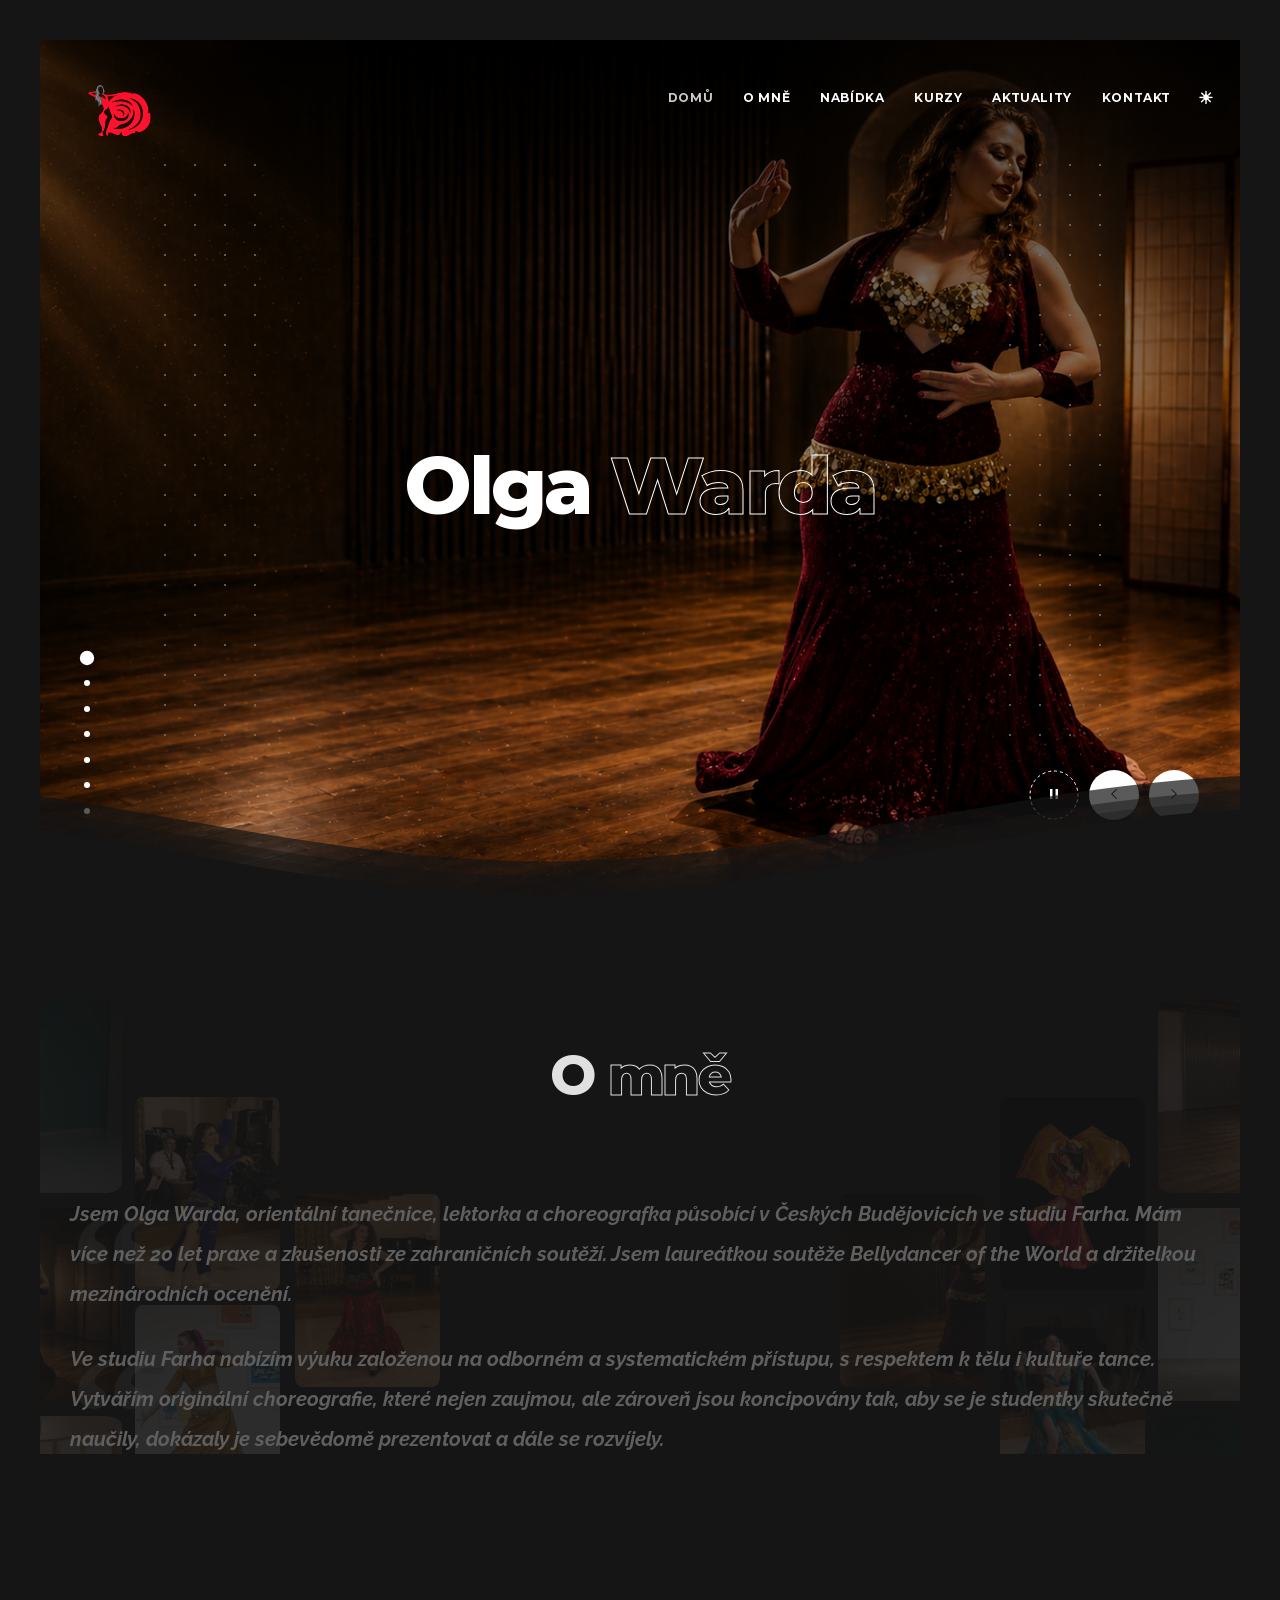
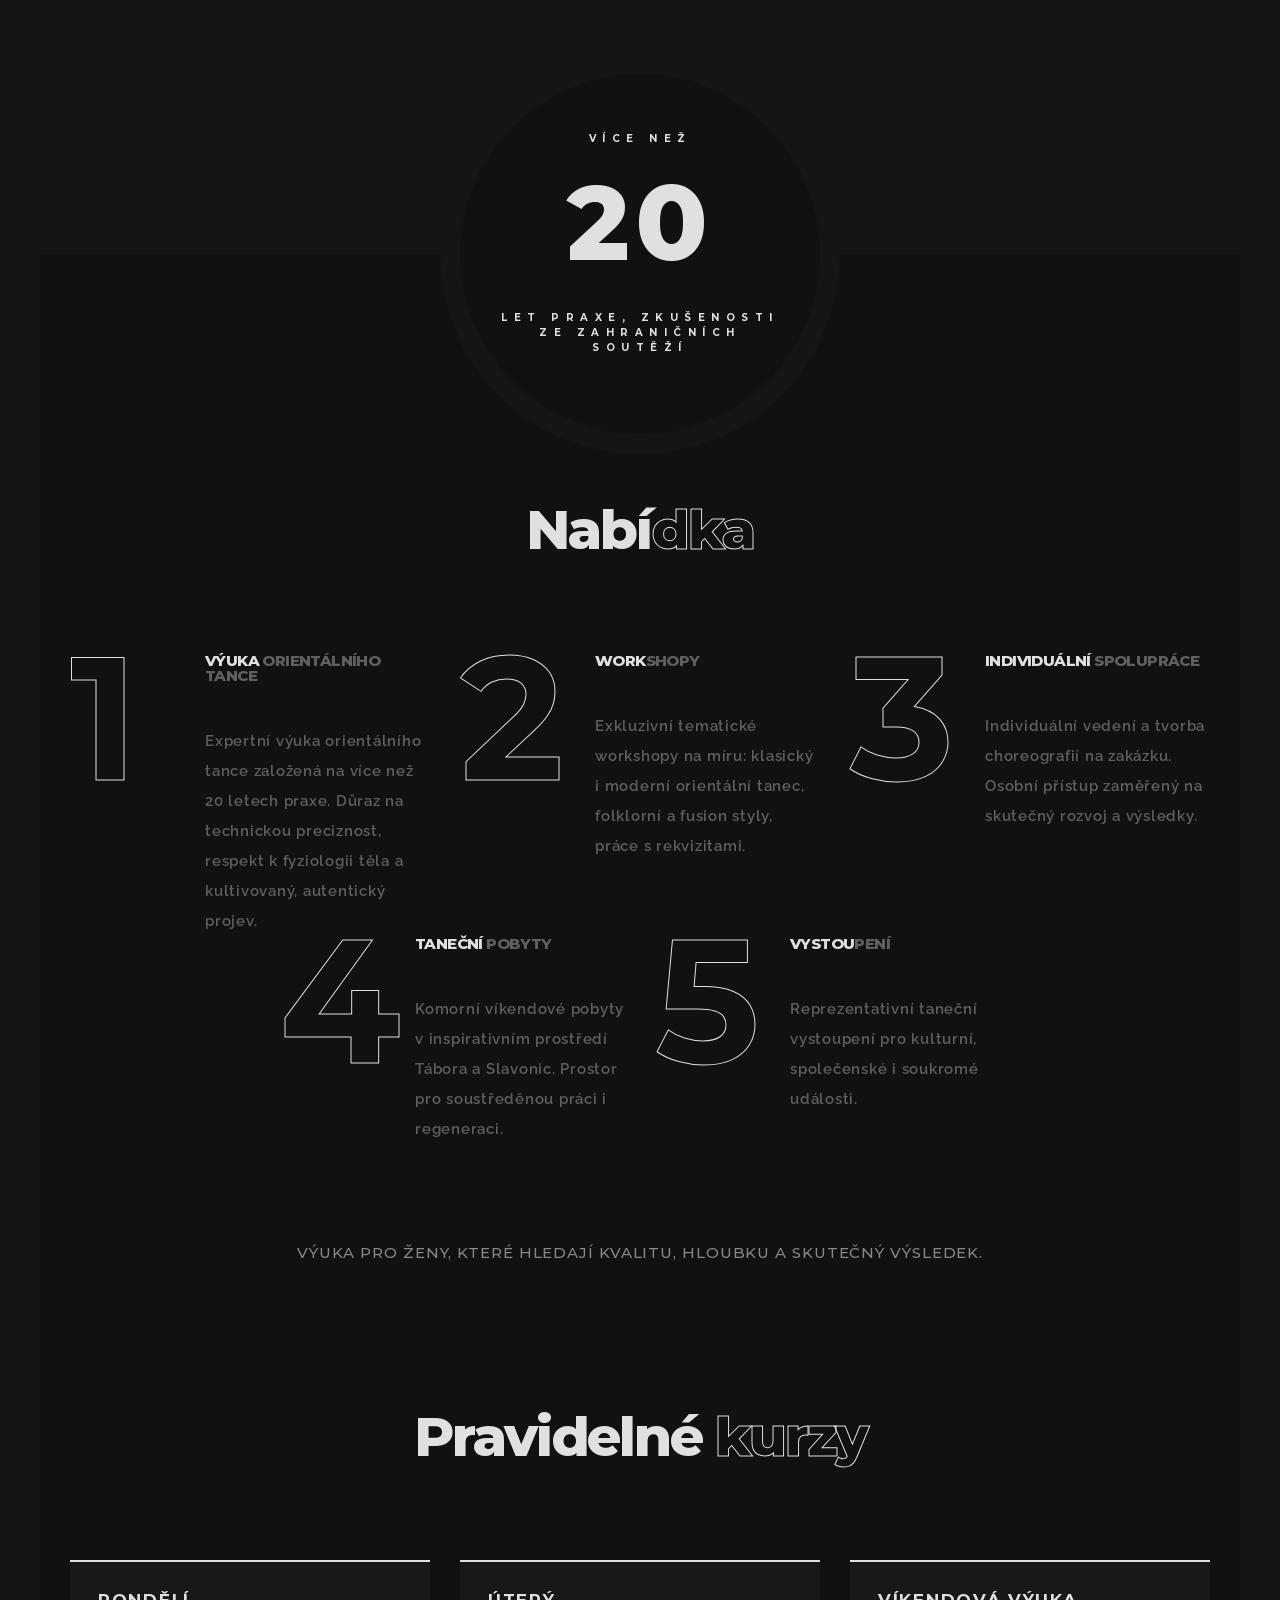
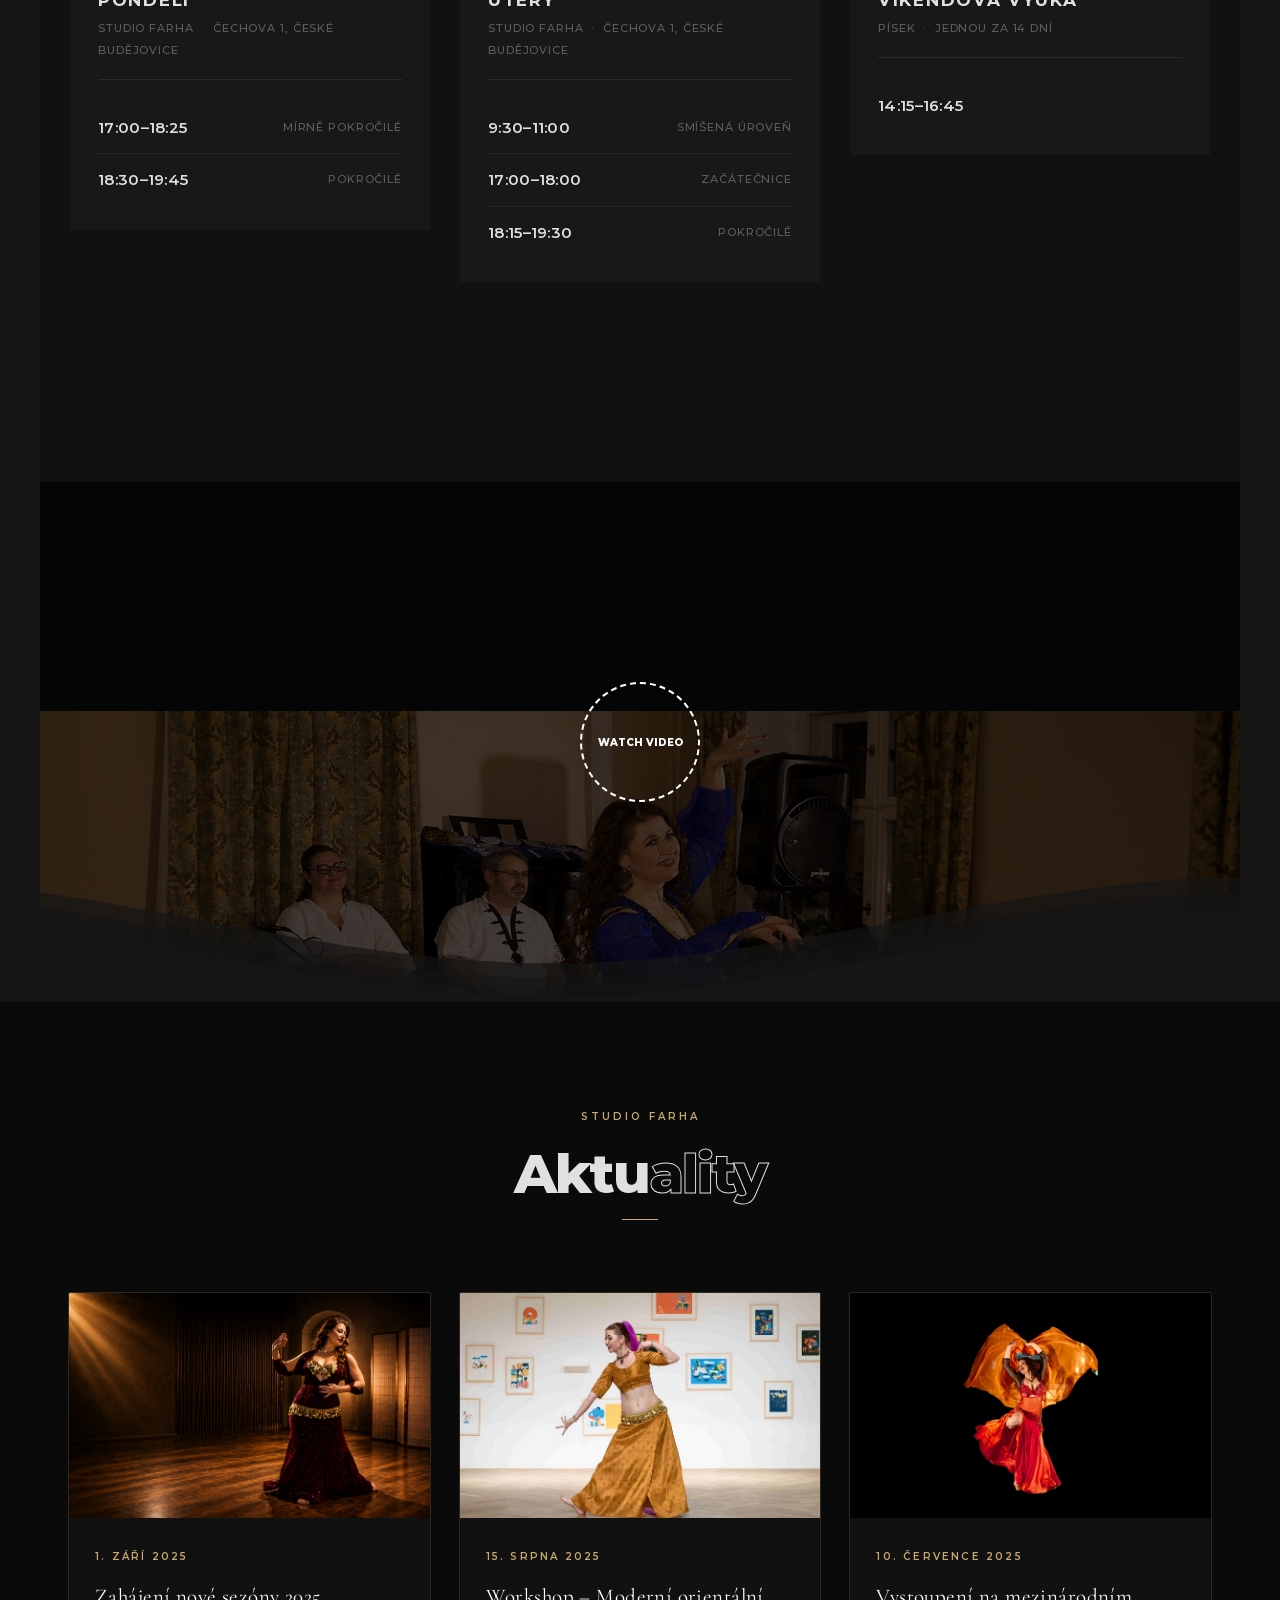
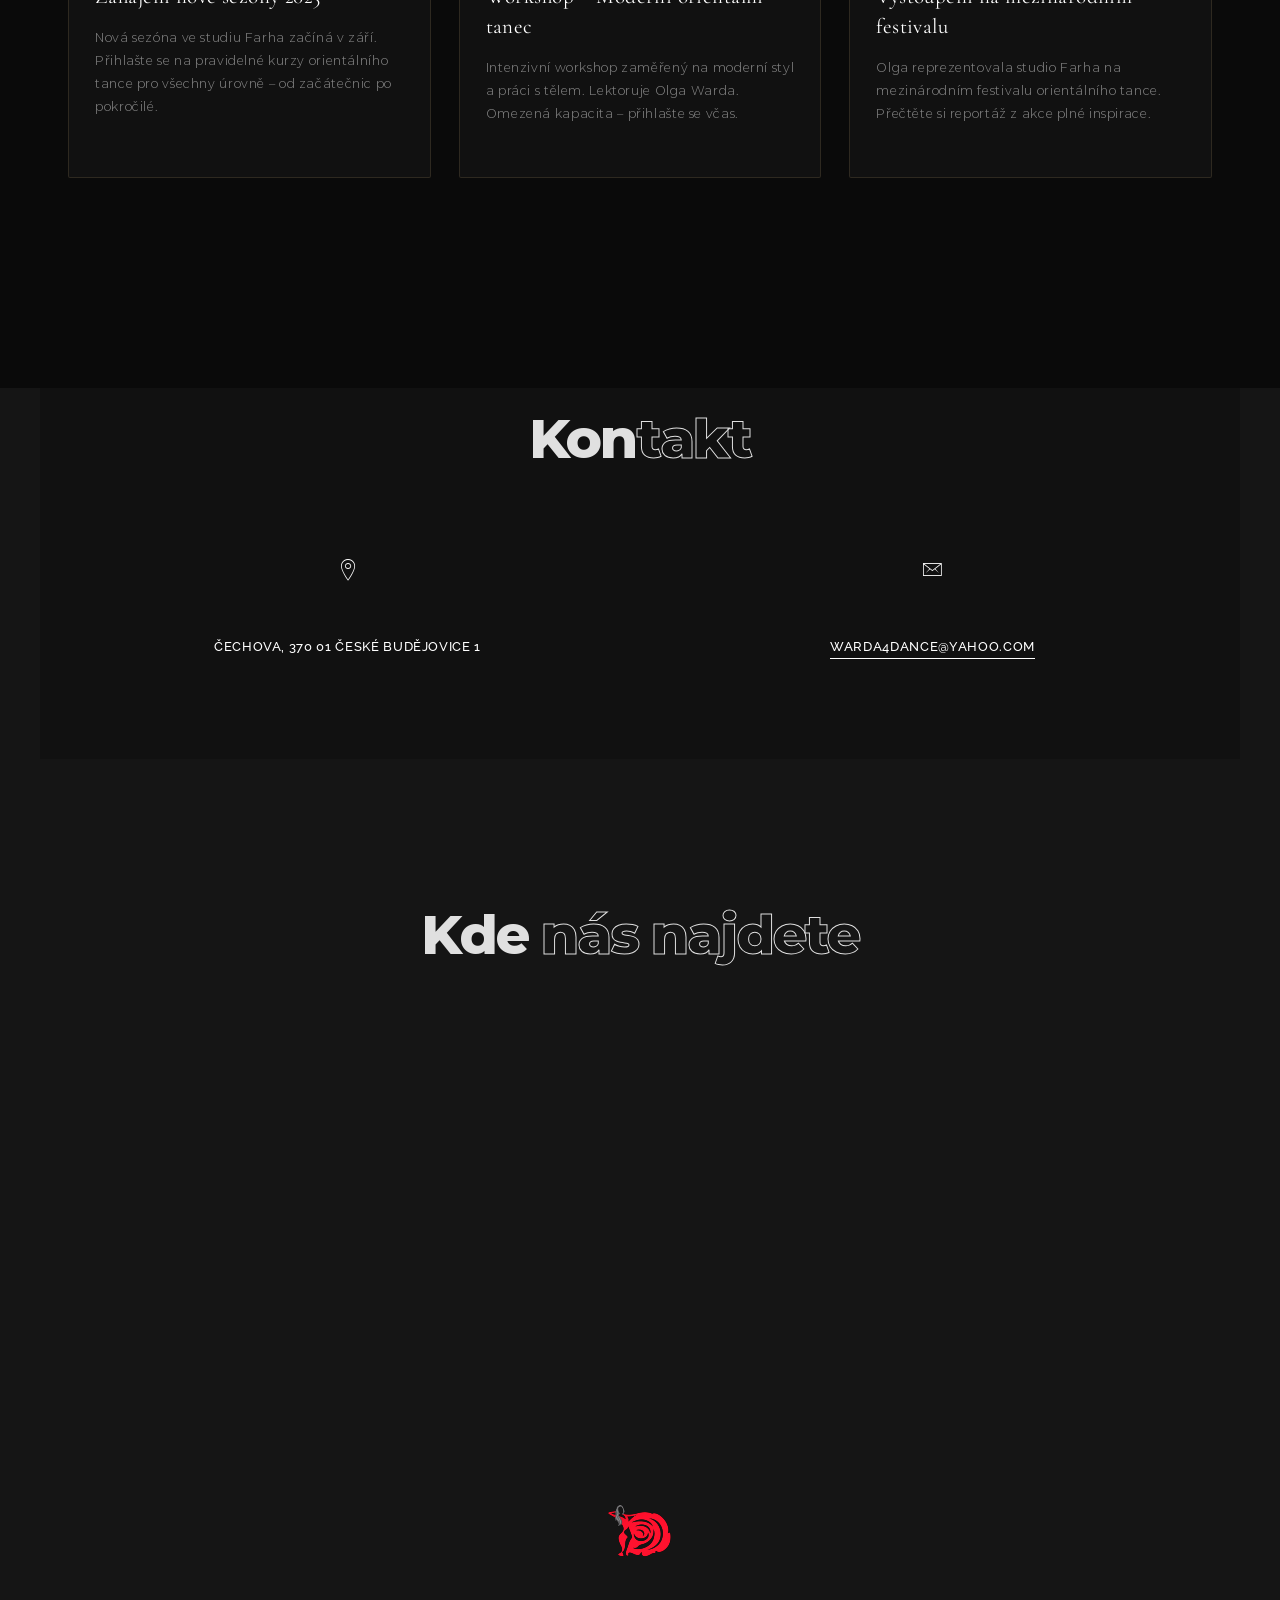
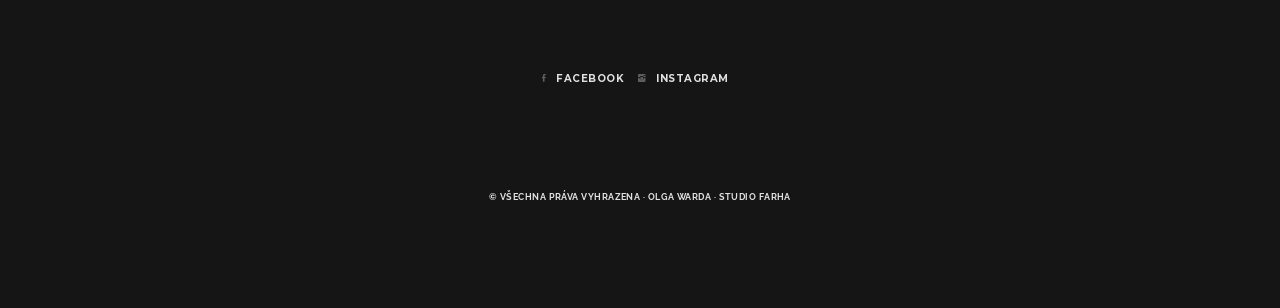
==== commit c868d4d4: "Change Služby to Nabídka in nav and section heading Co-Authored-By: Claude Sonnet 4.6 <noreply@anthr" ====
--- a/index.html
+++ b/index.html
@@ -79,7 +79,7 @@
                                 <a href="#about">O mně</a>
                             </li>
                             <li>
-                                <a href="#services">Služby</a>
+                                <a href="#services">Nabídka</a>
                             </li>
                             <li>
                                 <a href="#works">Kurzy</a>
@@ -774,7 +774,7 @@
                         <!-- divider end -->
                         <!-- section title start -->
                         <h2 class="hero-heading hero-heading-dark">
-                            Služ<span>by</span>
+                            Nabí<span>dka</span>
                         </h2>
                         <!-- section title end -->
                     </div>
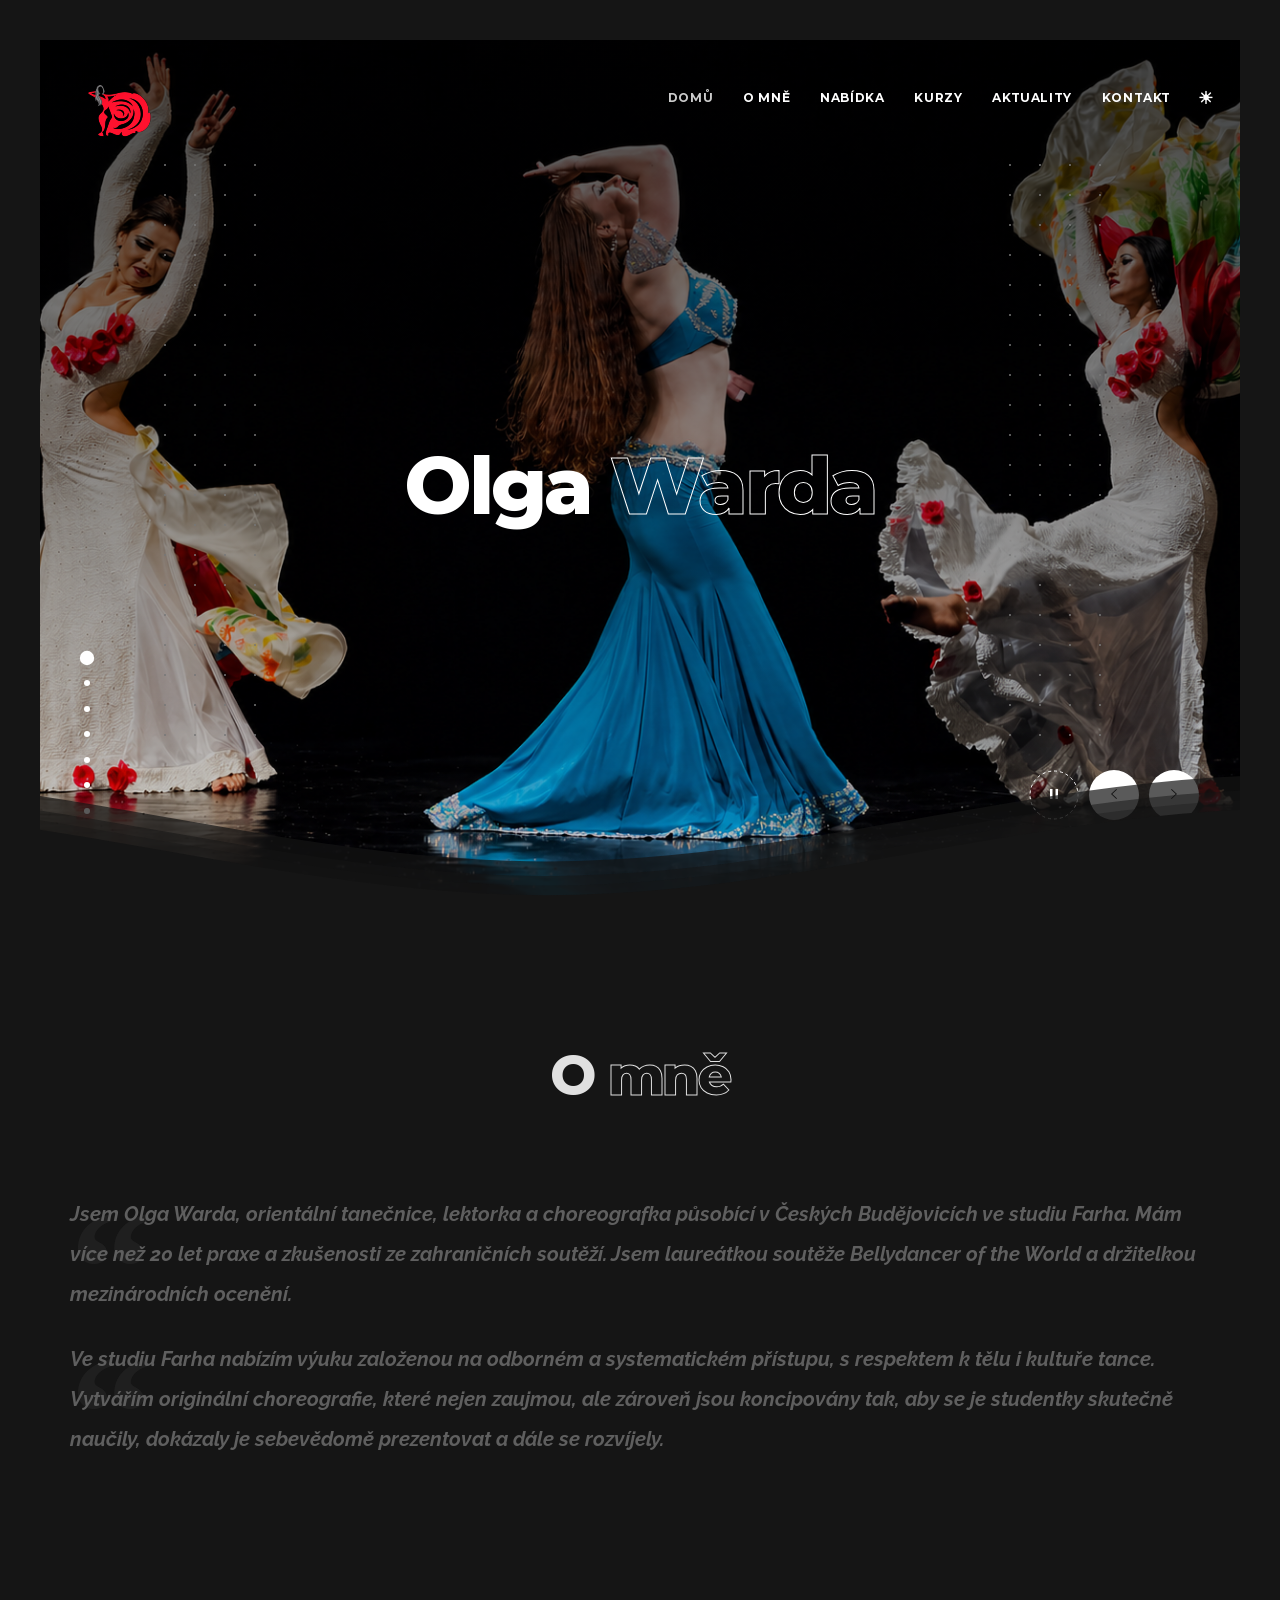
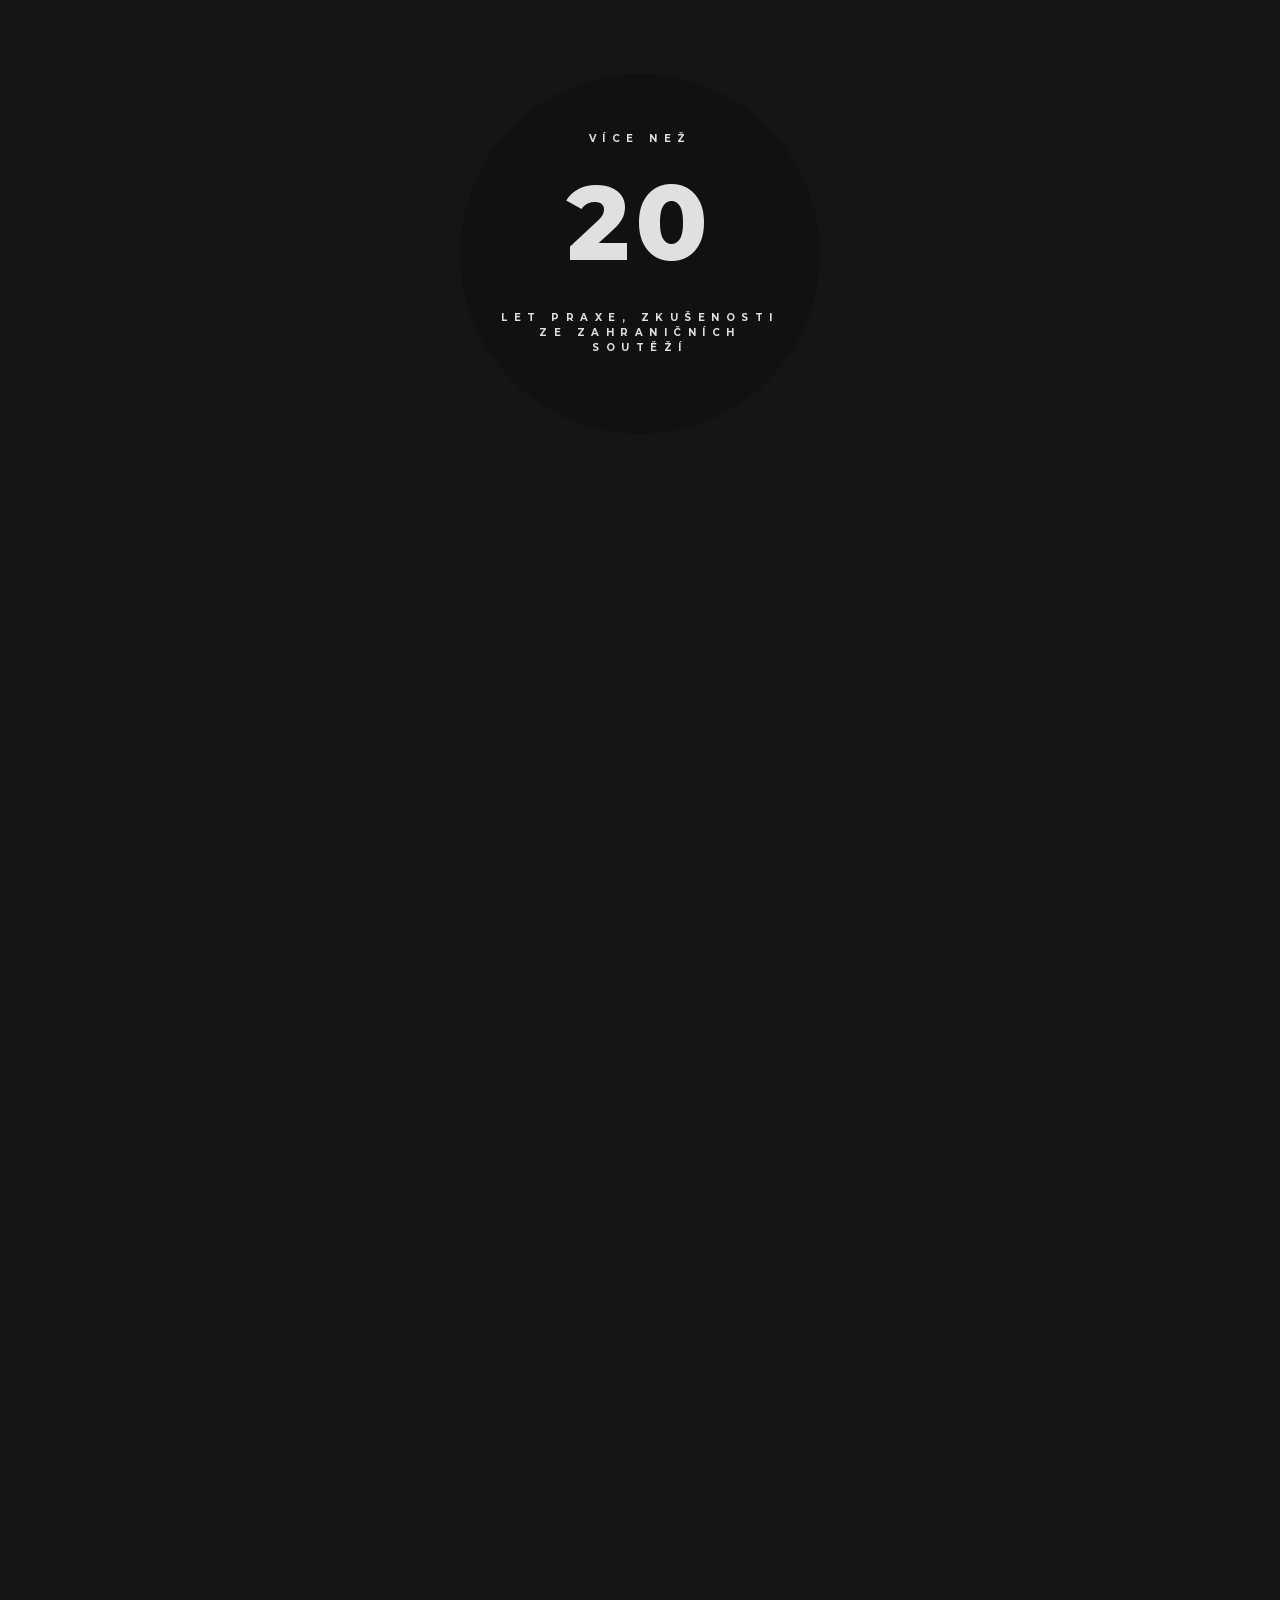
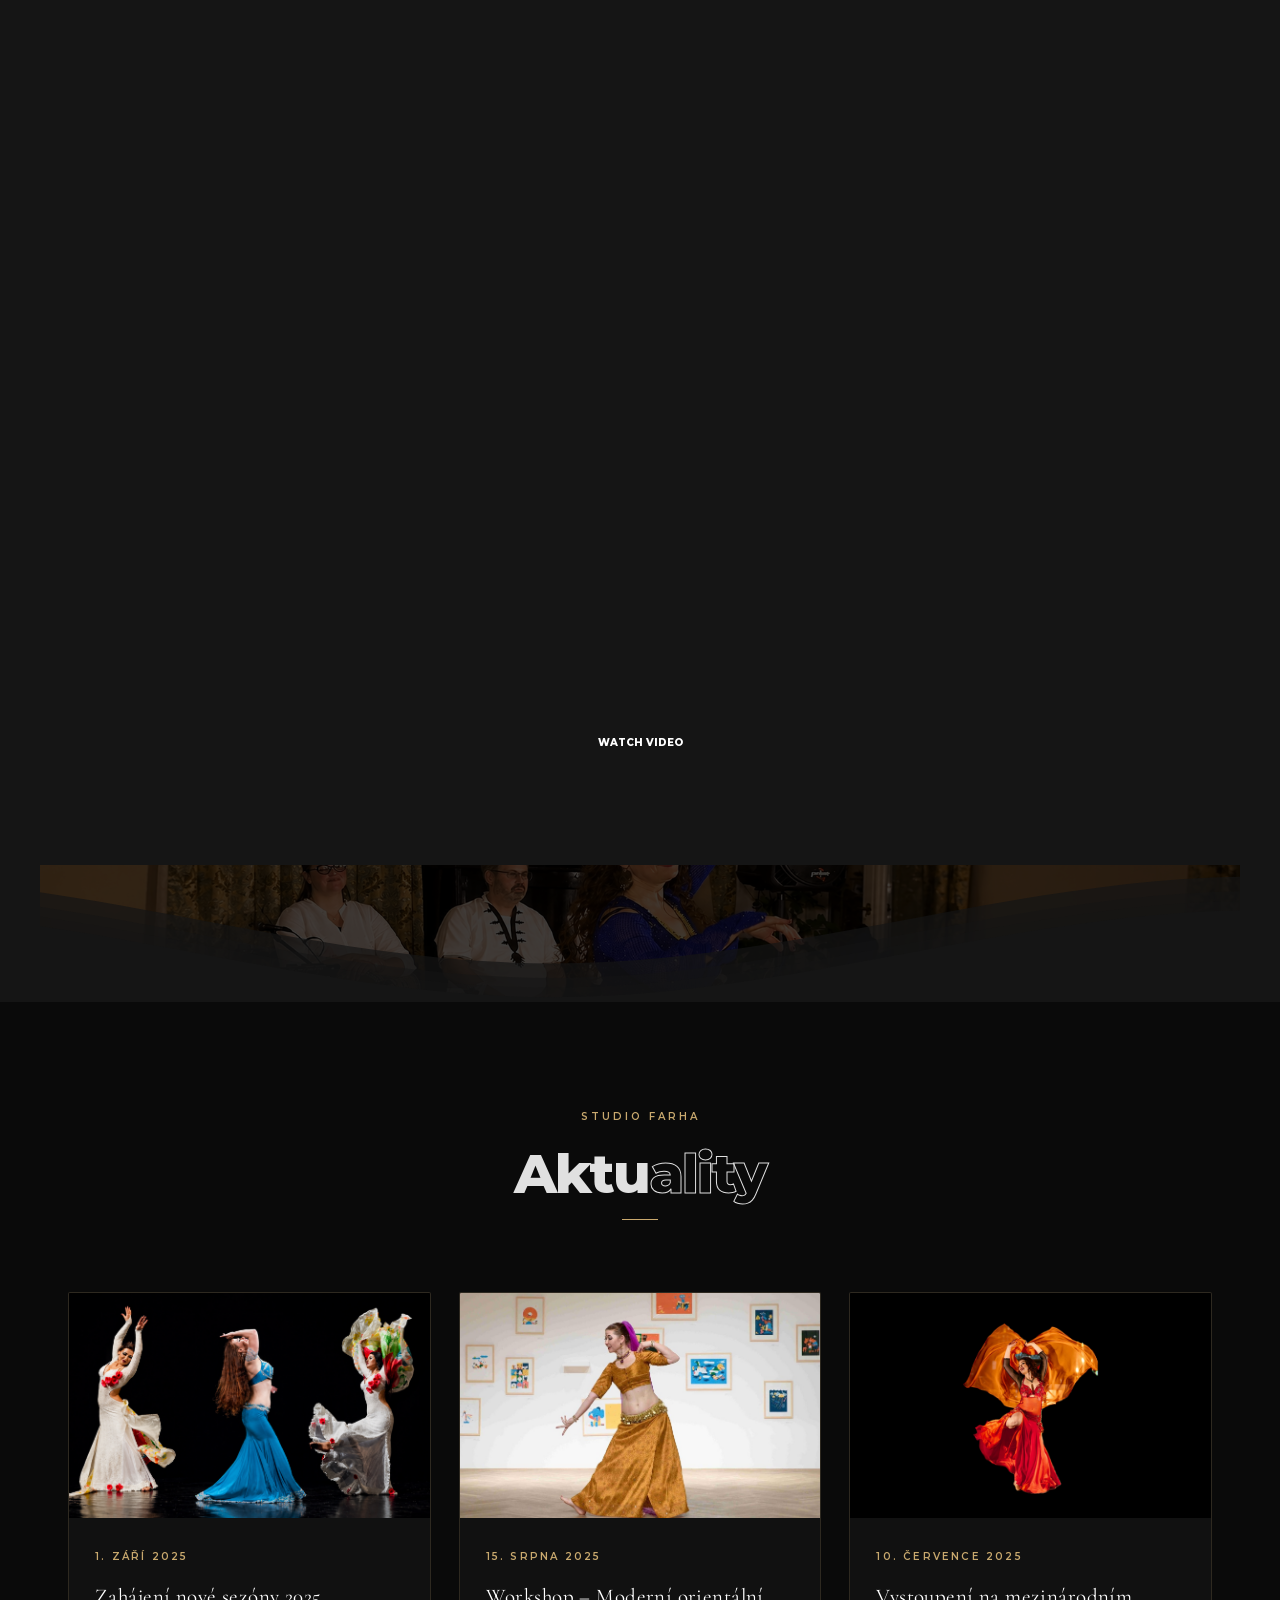
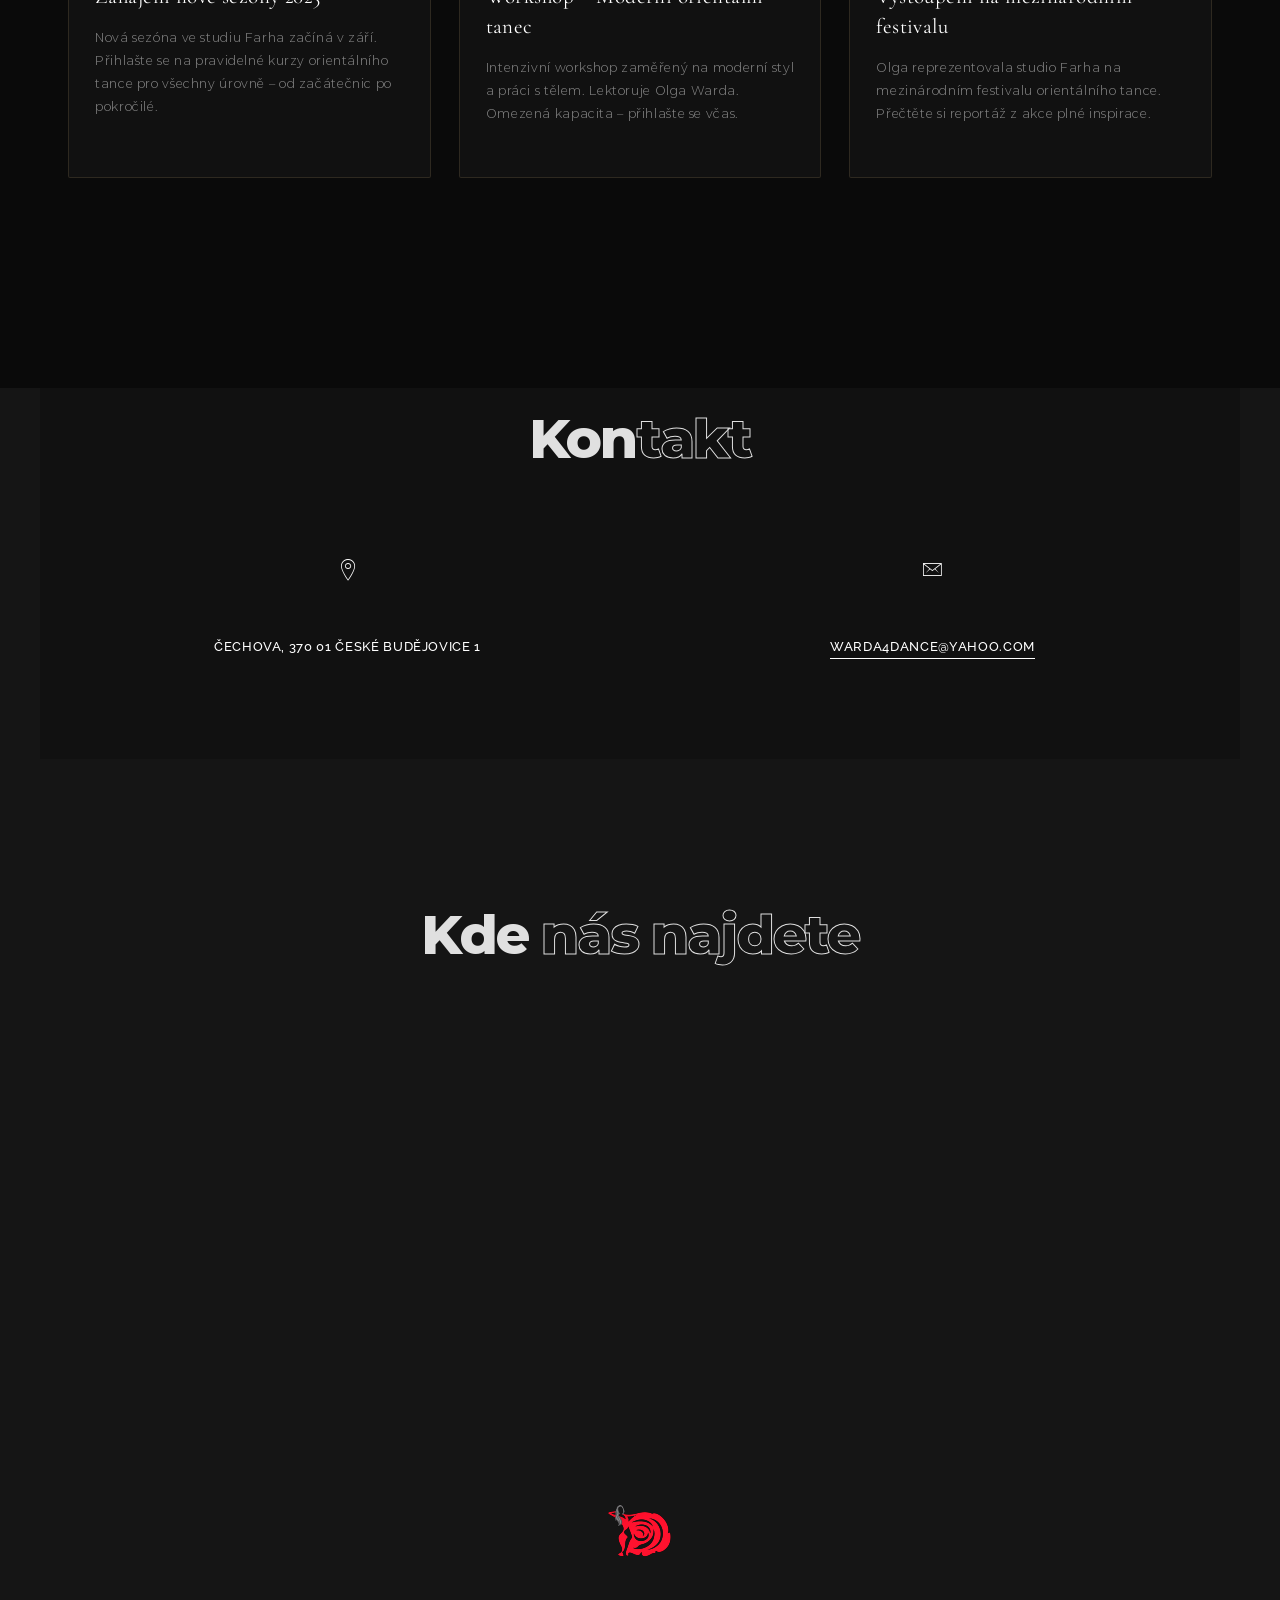
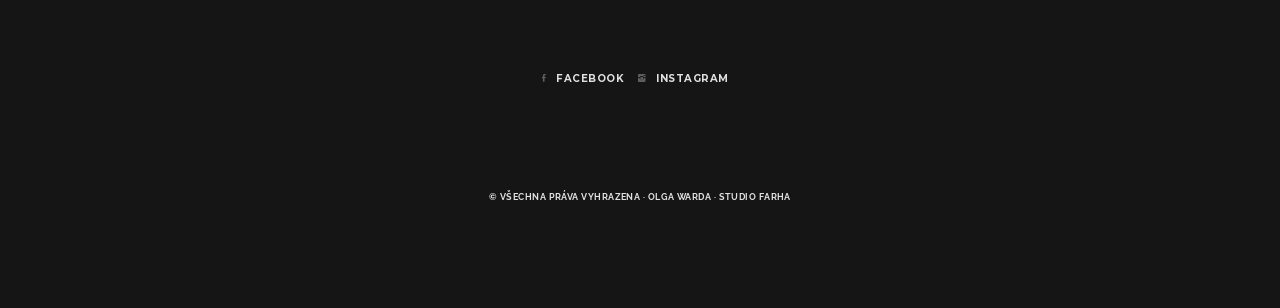
==== commit 124dced7: "Rename 2.jpg to 2.png and update all references Co-Authored-By: Claude Sonnet 4.6 <noreply@anthropic" ====
--- a/index.html
+++ b/index.html
@@ -418,7 +418,7 @@
                         <img alt="Img" class="wall-photo-2" src="img/background/3.jpg">
                         <img alt="Img" class="wall-photo-3" src="img/background/5.png">
                         <img alt="Img" class="wall-photo-4" src="img/background/7.png">
-                        <img alt="Img" class="wall-photo-5" src="img/background/2.jpg">
+                        <img alt="Img" class="wall-photo-5" src="img/background/2.png">
                         <img alt="Img" class="wall-photo-6" src="img/background/4.png">
                     </div>
                     <!-- about wall end -->
@@ -430,7 +430,7 @@
                     <div class="wall-images-reverse">
                         <img alt="Img" class="wall-photo-1" src="img/background/6.png">
                         <img alt="Img" class="wall-photo-2" src="img/background/8.png">
-                        <img alt="Img" class="wall-photo-3" src="img/background/2.jpg">
+                        <img alt="Img" class="wall-photo-3" src="img/background/2.png">
                         <img alt="Img" class="wall-photo-4" src="img/background/4.png">
                         <img alt="Img" class="wall-photo-5" src="img/background/1.png">
                         <img alt="Img" class="wall-photo-6" src="img/background/7.png">
@@ -1090,7 +1090,7 @@
                         <!-- gallery item 1 end -->
                         <!-- gallery item 2 start -->
                         <figure class="col-sm-6 col-md-3 hover-effect-img move-down">
-                            <a data-size="880x1791" href="photoswipe/photos/large/2.jpg"><img alt="Image description" class="img-responsive" src="photoswipe/photos/small/2.jpg"></a>
+                            <a data-size="880x1791" href="photoswipe/photos/large/2.png"><img alt="Image description" class="img-responsive" src="photoswipe/photos/small/2.png"></a>
                             <figcaption>
                                 <span class="img-caption">Item description 2</span>
                                 <div class="hover-effect"></div>
@@ -1301,7 +1301,7 @@
                             <!-- carousel img item 2 start -->
                             <div class="carousel-img-item hover-effect-img">
                                 <div class="hover-icons">
-                                    <a class="ion-ios-plus-empty" href="img/inside/2.jpg"></a>
+                                    <a class="ion-ios-plus-empty" href="img/inside/2.png"></a>
                                 </div>
                                 <div class="inside-img-item-2 carousel-img-item-all"></div>
                                 <div class="hover-effect the-team"></div>
@@ -1443,7 +1443,7 @@
                                 </div>
                             </div>
                             <!-- section IMG start -->
-                            <img alt="Img" class="img-cover" src="img/blog/2.jpg">
+                            <img alt="Img" class="img-cover" src="img/blog/2.png">
                             <!-- section IMG end -->
                         </div>
                         <!-- blog item end -->
@@ -1794,7 +1794,7 @@
                                         <!-- section item end -->
                                         <!-- section item start -->
                                         <div class="section-item">
-                                            <img alt="Img" src="img/blog/gallery-2/2.jpg">
+                                            <img alt="Img" src="img/blog/gallery-2/2.png">
                                             <!-- divider start -->
                                             <div class="divider-m"></div>
                                             <!-- divider end -->
@@ -1986,7 +1986,7 @@
                                         <!-- section item end -->
                                         <!-- section item start -->
                                         <div class="section-item">
-                                            <img alt="Img" src="img/blog/gallery-3/2.jpg">
+                                            <img alt="Img" src="img/blog/gallery-3/2.png">
                                             <!-- divider start -->
                                             <div class="divider-m"></div>
                                             <!-- divider end -->
@@ -2178,7 +2178,7 @@
                                         <!-- section item end -->
                                         <!-- section item start -->
                                         <div class="section-item">
-                                            <img alt="Img" src="img/blog/gallery-4/2.jpg">
+                                            <img alt="Img" src="img/blog/gallery-4/2.png">
                                             <!-- divider start -->
                                             <div class="divider-m"></div>
                                             <!-- divider end -->
--- a/css/style.css
+++ b/css/style.css
@@ -71,7 +71,7 @@
 }
 
 .bg-img-2 {
-background-image: url(../img/background/2.jpg);
+background-image: url(../img/background/2.png);
 }
 
 .bg-img-3 {
@@ -115,7 +115,7 @@
 }
 
 .carousel-img-item-2 {		
-background-image: url(../img/team/2.jpg);
+background-image: url(../img/team/2.png);
 }
 
 .carousel-img-item-3 {	
@@ -137,7 +137,7 @@
 }
 
 .img-fullwidth-know-how-carousel-2 {
-background-image: url(../img/know-how/2.jpg);
+background-image: url(../img/know-how/2.png);
 }
 
 
@@ -147,7 +147,7 @@
 }
 
 .img-fullwidth-services-carousel-2 {
-background-image: url(../img/services/2.jpg);
+background-image: url(../img/services/2.png);
 }
 
 
@@ -157,7 +157,7 @@
 }
 
 .inside-img-item-2 {		
-background-image: url(../img/inside/2.jpg);
+background-image: url(../img/inside/2.png);
 }
 
 .inside-img-item-3 {	
@@ -2866,11 +2866,13 @@
 height: 193px;
 object-fit: cover;
 object-position: center;
-        opacity: 0.1;
-   -moz-opacity: 0.1;
--webkit-opacity: 0.1;
-filter: alpha(opacity=10);
--ms-filter: "progid:DXImageTransform.Microsoft.Alpha(Opacity=10)";
+        opacity: 0.06;
+   -moz-opacity: 0.06;
+-webkit-opacity: 0.06;
+filter: alpha(opacity=6);
+-ms-filter: "progid:DXImageTransform.Microsoft.Alpha(Opacity=6)";
+-webkit-filter: blur(0.5px);
+        filter: blur(0.5px) opacity(0.06);
 -webkit-border-radius: 5%;
    -moz-border-radius: 5%;
     -ms-border-radius: 5%;
@@ -2940,11 +2942,13 @@
 height: 193px;
 object-fit: cover;
 object-position: center;
-        opacity: 0.1;
-   -moz-opacity: 0.1;
--webkit-opacity: 0.1;
-filter: alpha(opacity=10);
--ms-filter: "progid:DXImageTransform.Microsoft.Alpha(Opacity=10)";
+        opacity: 0.06;
+   -moz-opacity: 0.06;
+-webkit-opacity: 0.06;
+filter: alpha(opacity=6);
+-ms-filter: "progid:DXImageTransform.Microsoft.Alpha(Opacity=6)";
+-webkit-filter: blur(0.5px);
+        filter: blur(0.5px) opacity(0.06);
 -webkit-border-radius: 5%;
    -moz-border-radius: 5%;
     -ms-border-radius: 5%;
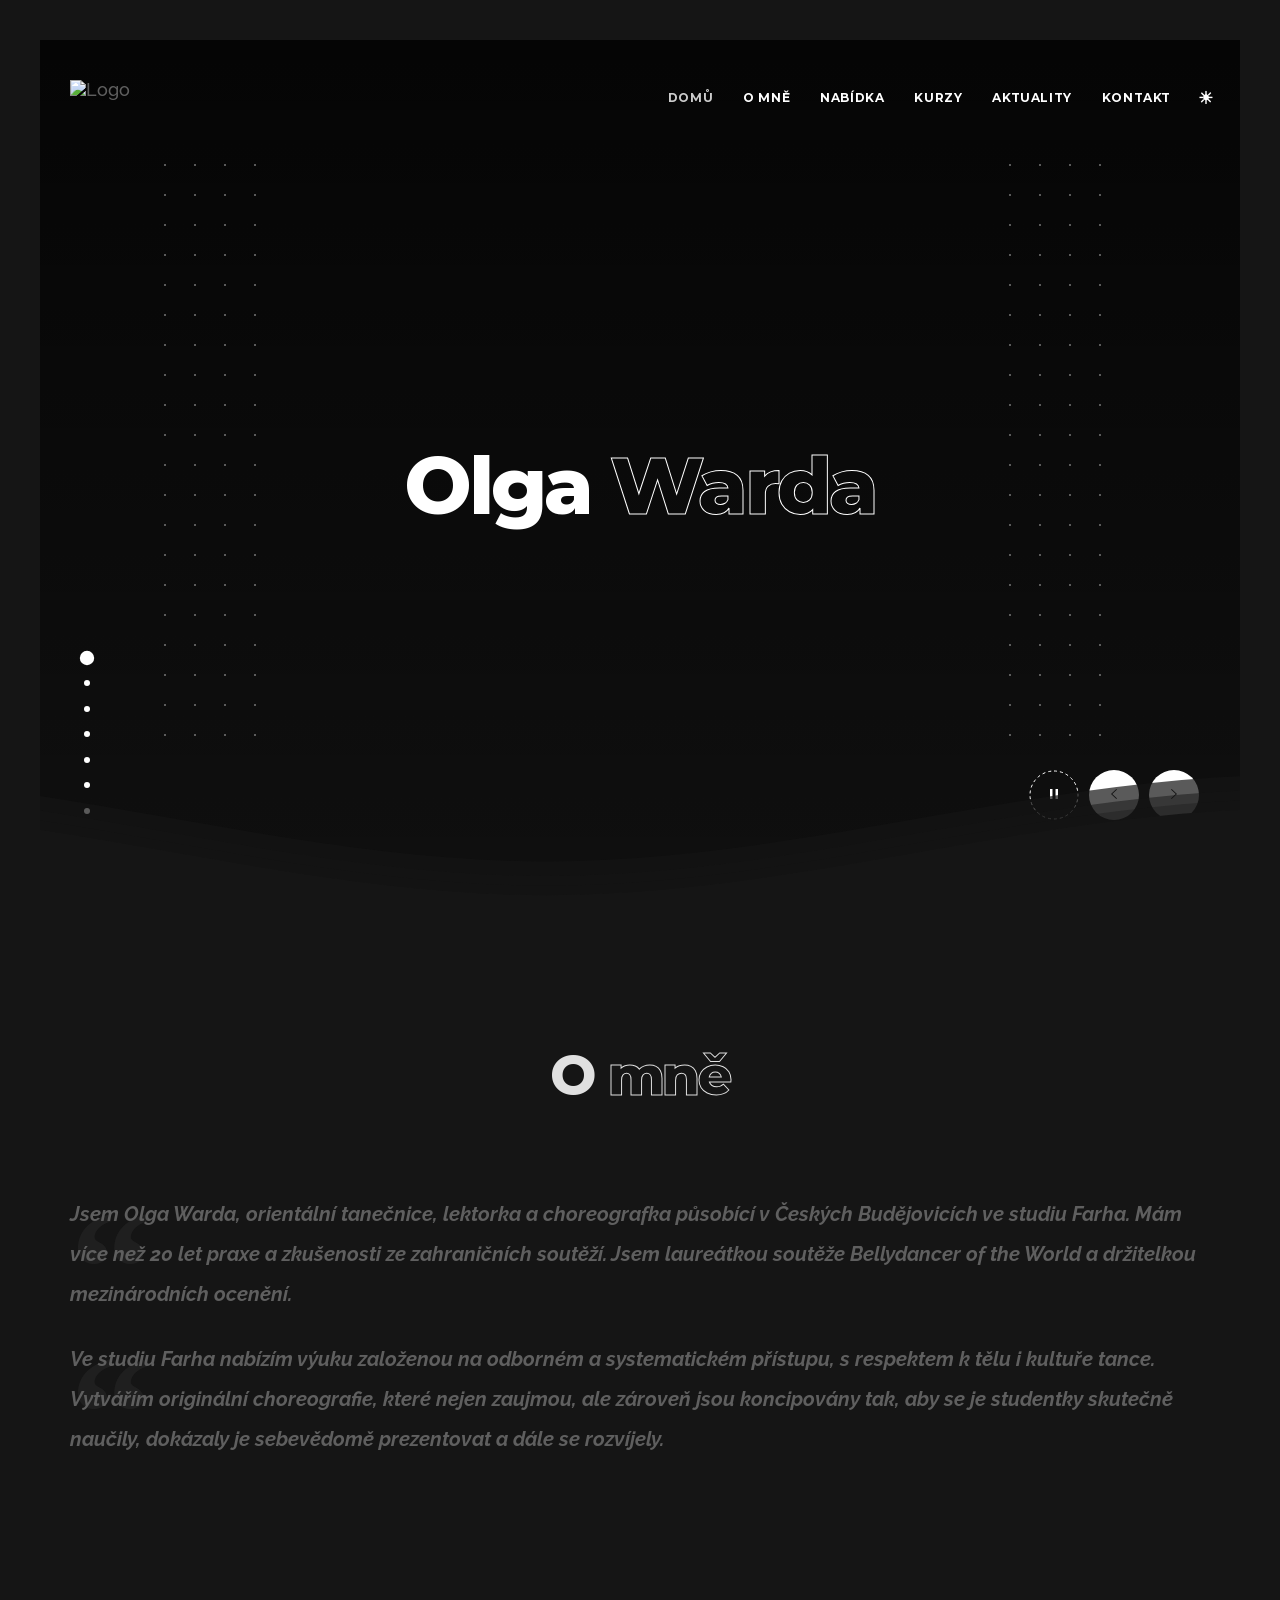
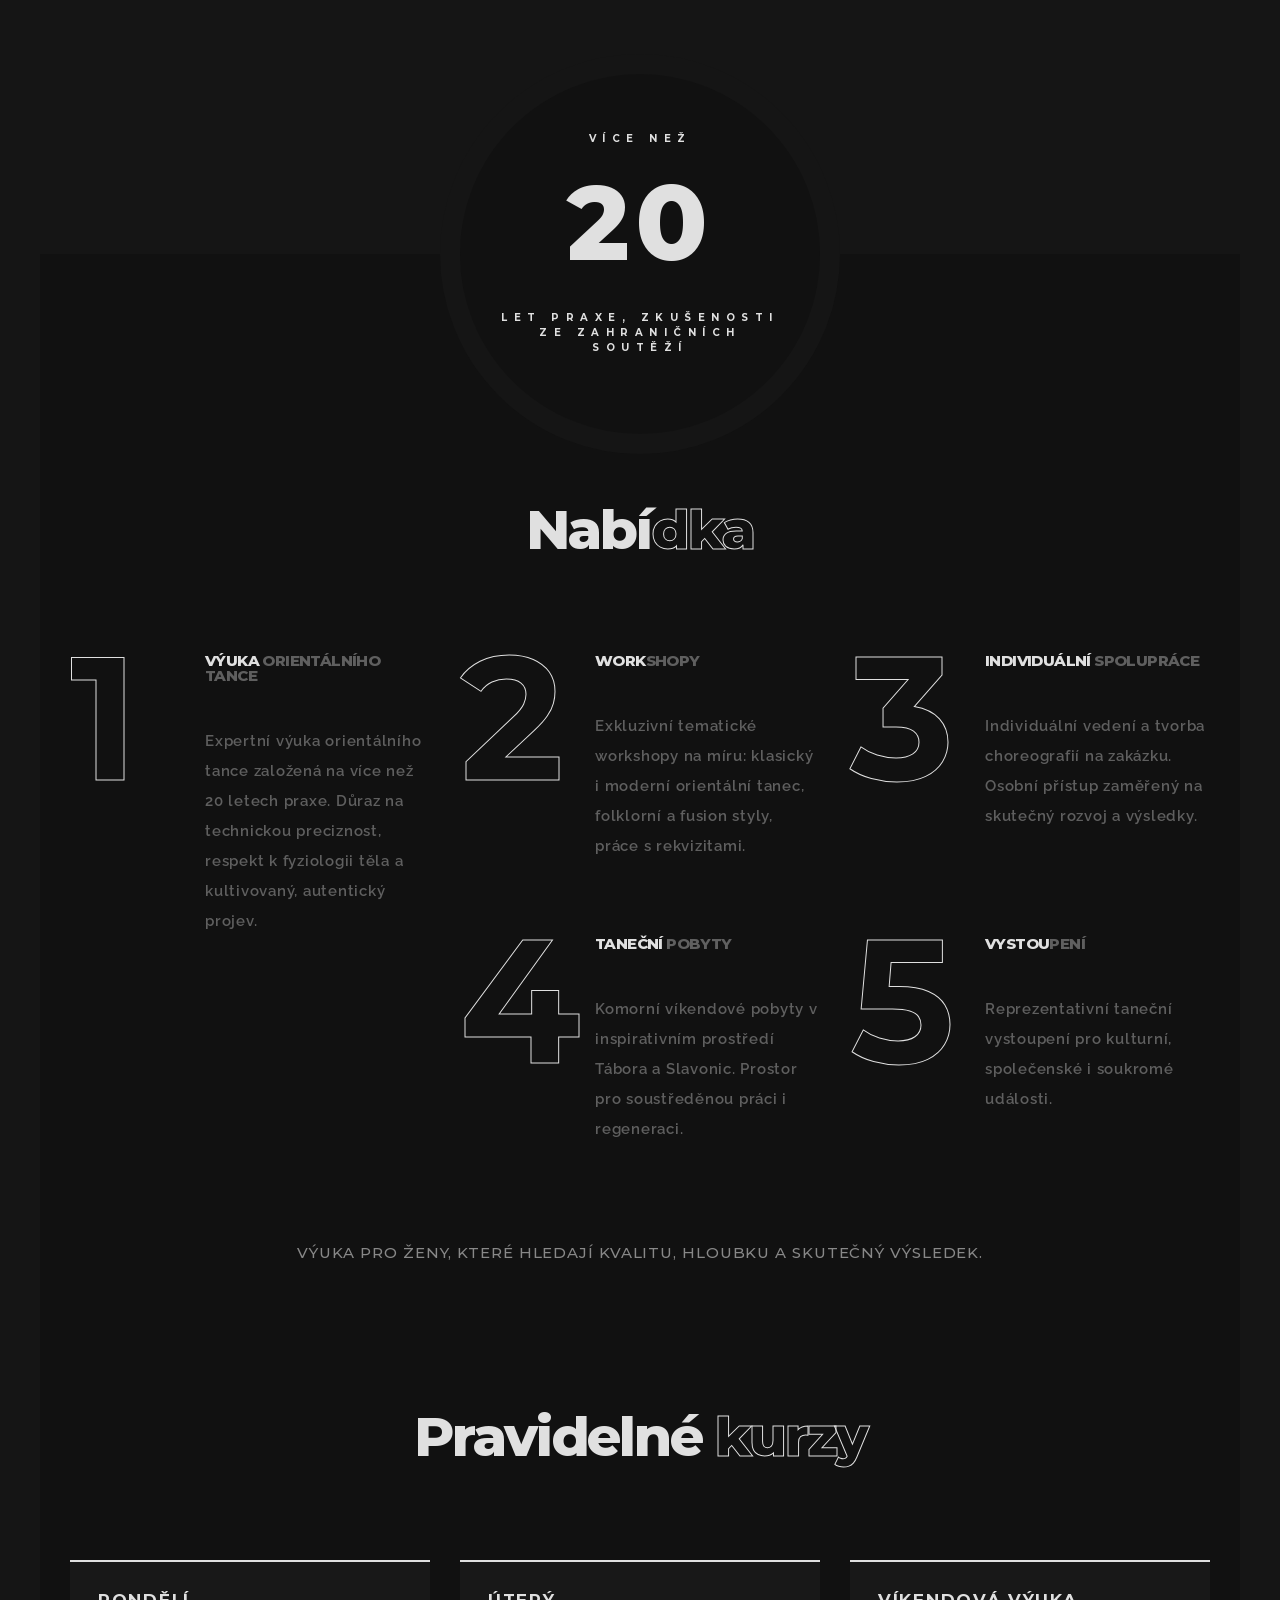
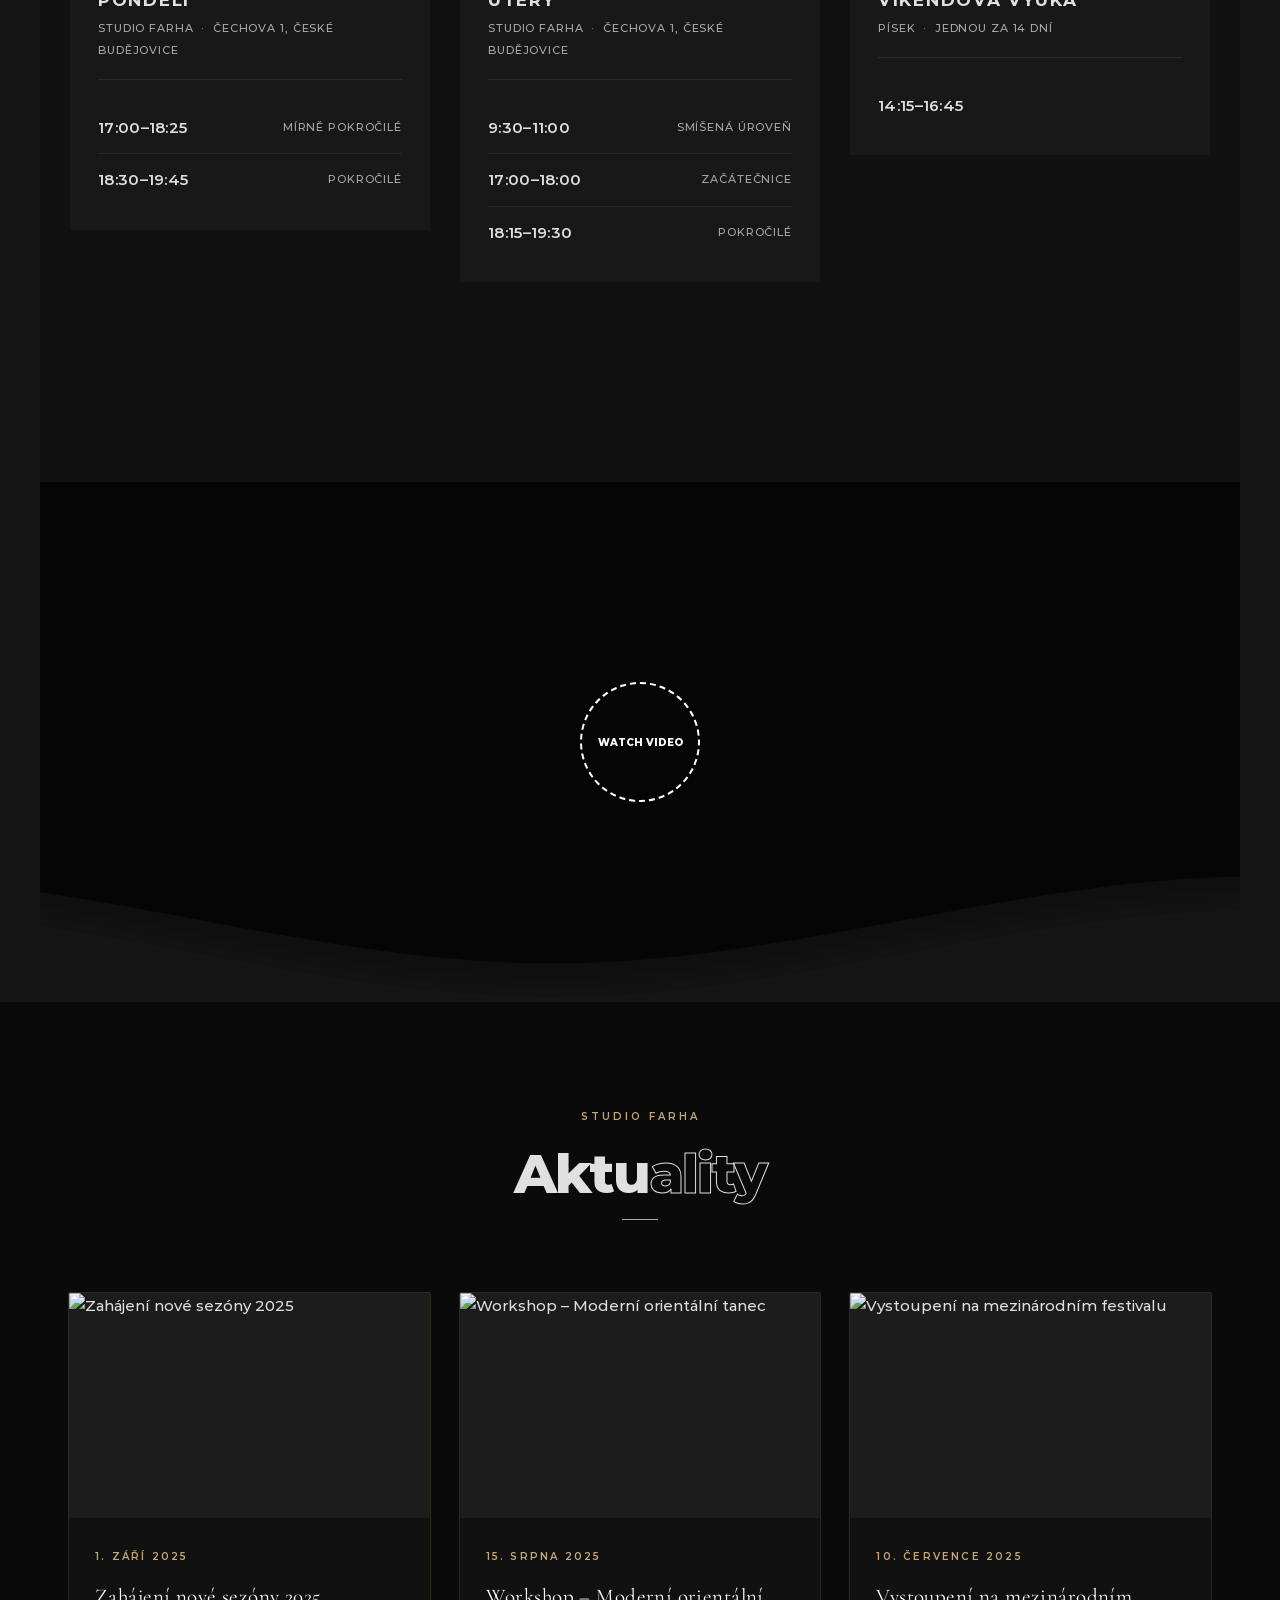
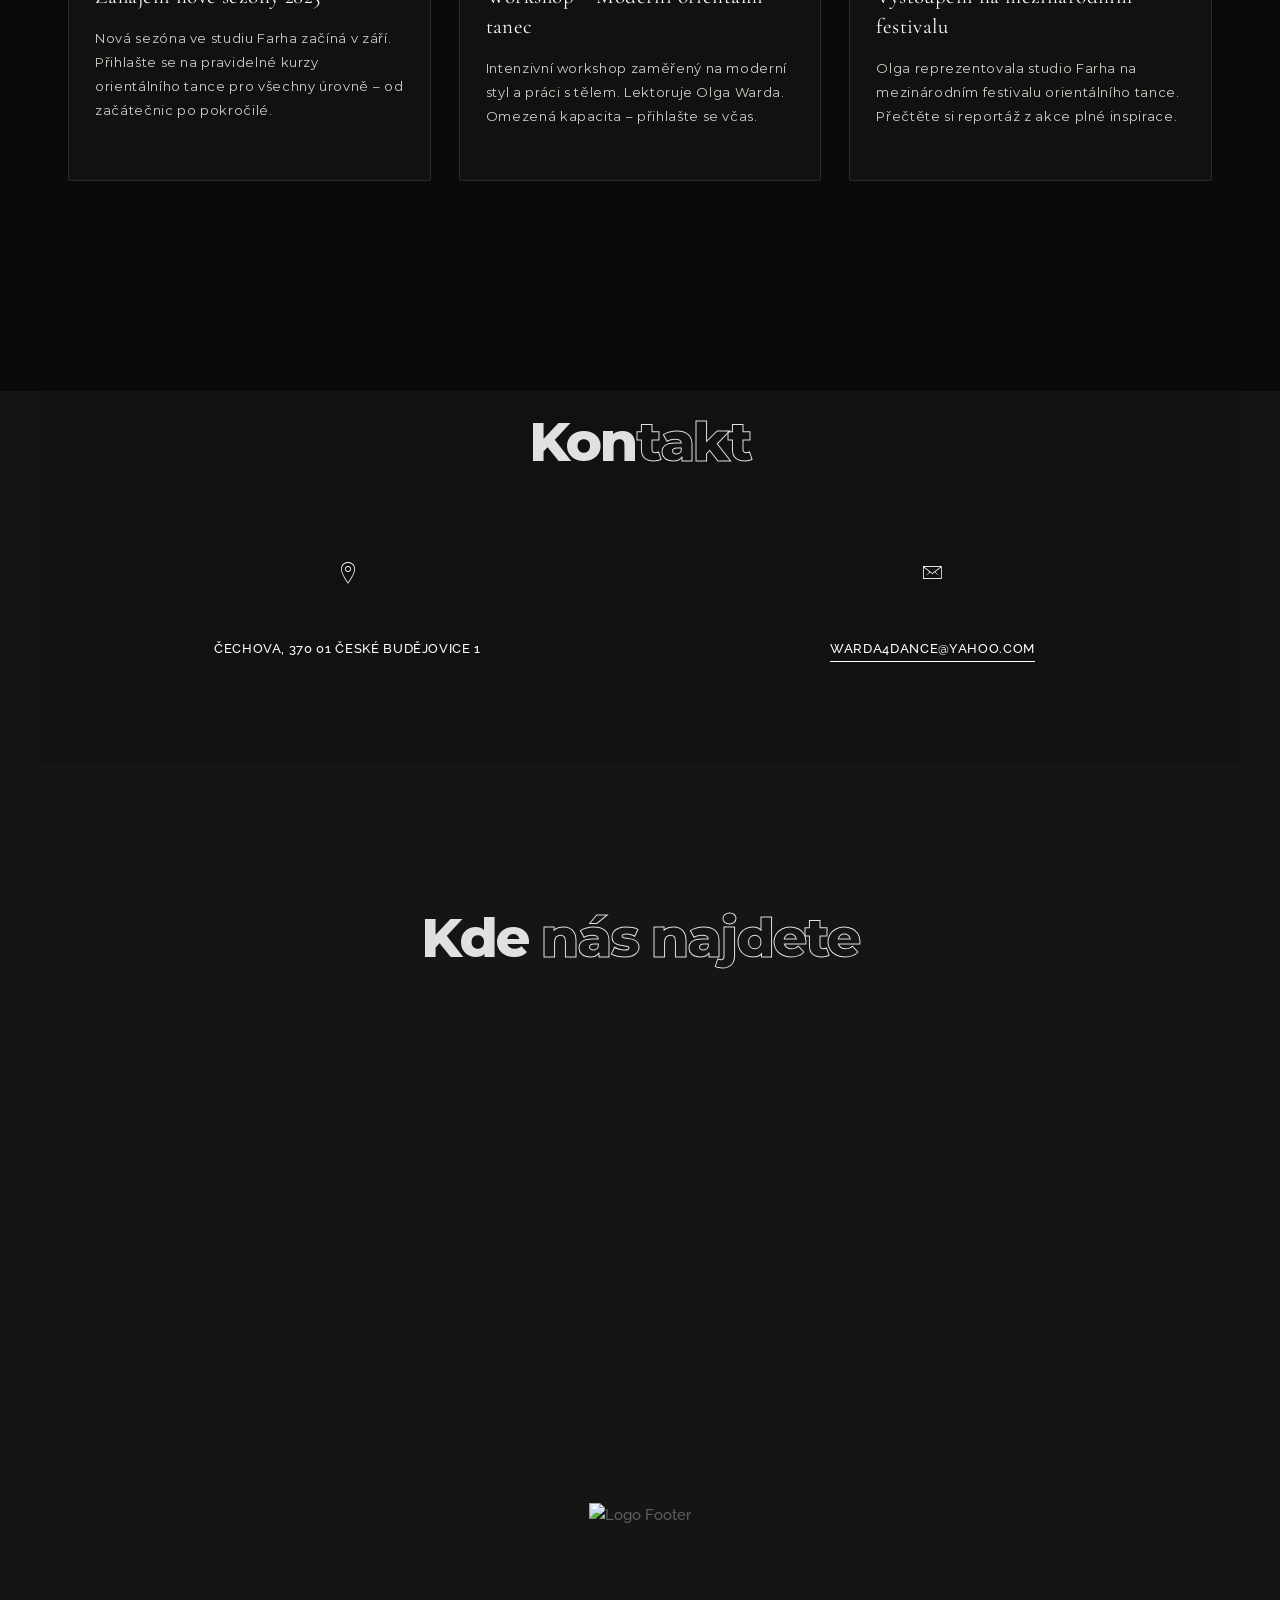
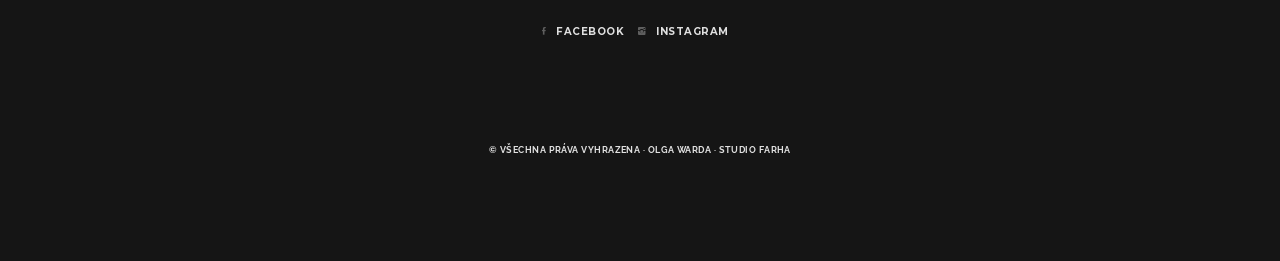
==== commit 5d80f645: "Improve readability, remove source comments, migrate images to Cloudinary - Brighten news card descr" ====
--- a/index.html
+++ b/index.html
@@ -1,7 +1,6 @@
 <!DOCTYPE html>
 <html lang="zxx">
     
-<!-- Mirrored from www.11-76.com/themes/foodex/02-DARK-MODE/index-01.html by HTTrack Website Copier/3.x [XR&CO'2014], Sat, 25 Apr 2026 18:27:16 GMT -->
 <head>
         <meta charset="utf-8">
         <title>
@@ -11,7 +10,6 @@
         <meta content="" name="author">
         <meta content="" name="keywords">
         <meta content="width=device-width, initial-scale=1, maximum-scale=1" name="viewport">
-        <!-- ex nihilo || October - November 2021 - April 2022 -->
         <!-- style start -->
         <link href="css/plugins.css" media="all" rel="stylesheet" type="text/css">
         <link href="css/style.css" media="all" rel="stylesheet" type="text/css">
@@ -54,10 +52,10 @@
                     <div class="logo">
                         <a class="navbar-brand logo" href="#">
                             <!-- logo light start -->
-                            <img alt="Logo" class="logo-light" src="img/logo.png">
+                            <img alt="Logo" class="logo-light" src="https://res.cloudinary.com/dgqn2mbdv/image/upload/v1777313520/img/logo.png">
                             <!-- logo light end -->
                             <!-- logo dark start -->
-                            <img alt="Logo" class="logo-dark" src="img/logo.png">
+                            <img alt="Logo" class="logo-dark" src="https://res.cloudinary.com/dgqn2mbdv/image/upload/v1777313520/img/logo.png">
                             <!-- logo dark end -->
                         </a>
                     </div>
@@ -414,12 +412,12 @@
                 <div class="row">
                     <!-- about wall start -->
                     <div class="wall-images">
-                        <img alt="Img" class="wall-photo-1" src="img/background/1.png">
-                        <img alt="Img" class="wall-photo-2" src="img/background/3.jpg">
-                        <img alt="Img" class="wall-photo-3" src="img/background/5.png">
-                        <img alt="Img" class="wall-photo-4" src="img/background/7.png">
-                        <img alt="Img" class="wall-photo-5" src="img/background/2.png">
-                        <img alt="Img" class="wall-photo-6" src="img/background/4.png">
+                        <img alt="Img" class="wall-photo-1" src="https://res.cloudinary.com/dgqn2mbdv/image/upload/v1777313499/img/background/1.png">
+                        <img alt="Img" class="wall-photo-2" src="https://res.cloudinary.com/dgqn2mbdv/image/upload/v1777313504/img/background/3.jpg">
+                        <img alt="Img" class="wall-photo-3" src="https://res.cloudinary.com/dgqn2mbdv/image/upload/v1777313509/img/background/5.png">
+                        <img alt="Img" class="wall-photo-4" src="https://res.cloudinary.com/dgqn2mbdv/image/upload/v1777313516/img/background/7.png">
+                        <img alt="Img" class="wall-photo-5" src="https://res.cloudinary.com/dgqn2mbdv/image/upload/v1777313501/img/background/2.png">
+                        <img alt="Img" class="wall-photo-6" src="https://res.cloudinary.com/dgqn2mbdv/image/upload/v1777313507/img/background/4.png">
                     </div>
                     <!-- about wall end -->
                 </div>
@@ -428,12 +426,12 @@
                 <div class="row">
                     <!-- about wall start -->
                     <div class="wall-images-reverse">
-                        <img alt="Img" class="wall-photo-1" src="img/background/6.png">
-                        <img alt="Img" class="wall-photo-2" src="img/background/8.png">
-                        <img alt="Img" class="wall-photo-3" src="img/background/2.png">
-                        <img alt="Img" class="wall-photo-4" src="img/background/4.png">
-                        <img alt="Img" class="wall-photo-5" src="img/background/1.png">
-                        <img alt="Img" class="wall-photo-6" src="img/background/7.png">
+                        <img alt="Img" class="wall-photo-1" src="https://res.cloudinary.com/dgqn2mbdv/image/upload/v1777313514/img/background/6.png">
+                        <img alt="Img" class="wall-photo-2" src="https://res.cloudinary.com/dgqn2mbdv/image/upload/v1777313519/img/background/8.png">
+                        <img alt="Img" class="wall-photo-3" src="https://res.cloudinary.com/dgqn2mbdv/image/upload/v1777313501/img/background/2.png">
+                        <img alt="Img" class="wall-photo-4" src="https://res.cloudinary.com/dgqn2mbdv/image/upload/v1777313507/img/background/4.png">
+                        <img alt="Img" class="wall-photo-5" src="https://res.cloudinary.com/dgqn2mbdv/image/upload/v1777313499/img/background/1.png">
+                        <img alt="Img" class="wall-photo-6" src="https://res.cloudinary.com/dgqn2mbdv/image/upload/v1777313516/img/background/7.png">
                     </div>
                     <!-- about wall end -->
                 </div>
@@ -822,26 +820,26 @@
                     </div>
                 </div>
                 <!-- row end -->
+                <div class="divider-l visible-mobile-devices"></div>
                 <!-- row start: items 4 & 5 centred -->
                 <div class="row">
-                    <div class="col-md-8 col-md-offset-2">
-                        <div class="row services-steps-wrapper">
-                            <div class="col-sm-6 col-all services-block pull-up">
-                                <h4 class="service-heading">
-                                    <span class="color-switch">Taneční</span> pobyty
-                                </h4>
-                                <div class="divider-m"></div>
-                                <div class="service-number">4</div>
-                                <p>Komorní víkendové pobyty v inspirativním prostředí Tábora a Slavonic. Prostor pro soustředěnou práci i regeneraci.</p>
-                            </div>
-                            <div class="col-sm-6 col-all services-block pull-up">
-                                <h4 class="service-heading">
-                                    <span class="color-switch">Vystou</span>pení
-                                </h4>
-                                <div class="divider-m"></div>
-                                <div class="service-number">5</div>
-                                <p>Reprezentativní taneční vystoupení pro kulturní, společenské i soukromé události.</p>
-                            </div>
+                    <div class="services-steps-wrapper">
+                        <div class="col-md-4 col-all services-block pull-up">
+                            <h4 class="service-heading">
+                                <span class="color-switch">Taneční</span> pobyty
+                            </h4>
+                            <div class="divider-m"></div>
+                            <div class="service-number">4</div>
+                            <p>Komorní víkendové pobyty v inspirativním prostředí Tábora a Slavonic. Prostor pro soustředěnou práci i regeneraci.</p>
+                        </div>
+                        <div class="divider-l visible-mobile-devices"></div>
+                        <div class="col-md-4 col-all services-block pull-up">
+                            <h4 class="service-heading">
+                                <span class="color-switch">Vystou</span>pení
+                            </h4>
+                            <div class="divider-m"></div>
+                            <div class="service-number">5</div>
+                            <p>Reprezentativní taneční vystoupení pro kulturní, společenské i soukromé události.</p>
                         </div>
                     </div>
                 </div>
@@ -2481,7 +2479,7 @@
                 <div class="row footer-credits">
                     <!-- footer logo start -->
                     <div class="footer-credits-logo">
-                        <a href="#"><img alt="Logo Footer" src="img/logo.png"></a>
+                        <a href="#"><img alt="Logo Footer" src="https://res.cloudinary.com/dgqn2mbdv/image/upload/v1777313520/img/logo.png"></a>
                     </div>
                     <!-- footer logo end -->
                     <!-- divider start -->
--- a/css/style.css
+++ b/css/style.css
@@ -67,45 +67,39 @@
 /* 1. TEMPLATE BACKGROUNDS */
 /* 1.1. fullscreen slider BACKGROUND */
 .bg-img-1 {
-background-image: url(../img/background/1.png);
+background-image: url(https://res.cloudinary.com/dgqn2mbdv/image/upload/v1777313499/img/background/1.png);
 }
 
 .bg-img-2 {
-background-image: url(../img/background/2.png);
+background-image: url(https://res.cloudinary.com/dgqn2mbdv/image/upload/v1777313501/img/background/2.png);
 }
 
 .bg-img-3 {
-background-image: url(../img/background/3.jpg);
+background-image: url(https://res.cloudinary.com/dgqn2mbdv/image/upload/v1777313504/img/background/3.jpg);
 }
 
 .bg-img-4 {
-background-image: url(../img/background/4.png);
+background-image: url(https://res.cloudinary.com/dgqn2mbdv/image/upload/v1777313507/img/background/4.png);
 }
 
 .bg-img-5 {
-background-image: url(../img/background/5.png);
+background-image: url(https://res.cloudinary.com/dgqn2mbdv/image/upload/v1777313509/img/background/5.png);
 }
 
 .bg-img-6 {
-background-image: url(../img/background/6.png);
+background-image: url(https://res.cloudinary.com/dgqn2mbdv/image/upload/v1777313514/img/background/6.png);
 }
 
 .bg-img-7 {
-background-image: url(../img/background/7.png);
+background-image: url(https://res.cloudinary.com/dgqn2mbdv/image/upload/v1777313516/img/background/7.png);
 }
 
 .bg-img-8 {
-background-image: url(../img/background/hero-bg-8.jpg);
-}
-
-
-/* 1.2. parallax IMG BACKGROUND */
-.parallax-contact {
-background-image: url(../img/background/parallax-contact.jpg);
+background-image: url(https://res.cloudinary.com/dgqn2mbdv/image/upload/v1777313519/img/background/8.png);
 }
 
 .parallax-blank {
-background-image: url(../img/background/8.png);
+background-image: url(https://res.cloudinary.com/dgqn2mbdv/image/upload/v1777313519/img/background/8.png);
 }
 
 
@@ -766,7 +760,29 @@
   .timeline-image {
     width: 366px!important;
     height: 366px;
-	top: 183px;
+    top: 183px;
+  }
+  #services {
+    padding-top: 80px;
+  }
+}
+
+@media only screen and (max-width: 576px) {
+  .timeline-image {
+    width: 280px!important;
+    height: 280px;
+    top: 140px;
+  }
+  .intro-years h3 {
+    font-size: 80px;
+  }
+  .intro-years h2 {
+    font-size: 8px;
+    margin: 0 0 30px 0;
+    padding-top: 25px;
+  }
+  #services {
+    padding-top: 80px;
   }
 }
 
@@ -1945,6 +1961,12 @@
   }
 }
 
+@media only screen and (max-width: 992px) {
+  .services-steps-wrapper {
+    margin-top: 0;
+  }
+}
+
 @media only screen and (max-width: 640px) {
   .services-steps-wrapper {
     margin-bottom: 0;
@@ -1964,8 +1986,8 @@
 
 @media only screen and (max-width: 768px) {
   .service-heading {
-    padding-left: 90px;
-  } 
+    padding-left: 125px;
+  }
 }
 
 .service-number {
@@ -1991,6 +2013,7 @@
   }
 }
 
+
 @supports((text-stroke: 1px #e0e0e0) or (-webkit-text-stroke: 1px #e0e0e0)) {
   .service-number {
     color: transparent;
@@ -2015,7 +2038,7 @@
 
 @media only screen and (max-width: 768px) {
   #services p {
-    padding-left: 90px;
+    padding-left: 125px;
   }
 }
 
@@ -2030,7 +2053,7 @@
 font-weight: 500;
 letter-spacing: 0.1em;
 text-transform: uppercase;
-color: #5f5f5f;
+color: #aaaaaa;
 margin: 14px 0 0 0;
 }
 
@@ -2063,7 +2086,7 @@
 font-weight: 500;
 letter-spacing: 0.08em;
 text-transform: uppercase;
-color: #5f5f5f;
+color: #aaaaaa;
 margin: 8px 0 0 0;
 }
 
@@ -2096,7 +2119,7 @@
 font-weight: 500;
 letter-spacing: 0.08em;
 text-transform: uppercase;
-color: #5f5f5f;
+color: #aaaaaa;
 text-align: right;
 }
 
@@ -2121,6 +2144,12 @@
 @media only screen and (max-width: 995px) {
   .pull-up {
     margin: -15px 0 5px 0;
+  }
+}
+
+@media only screen and (max-width: 992px) {
+  .pull-up {
+    margin: 20px 0 5px 0;
   }
 }
 
--- a/css/news.css
+++ b/css/news.css
@@ -147,9 +147,9 @@
 }
 
 .news-card-desc {
-  font-size: 12.5px;
-  font-weight: 300;
-  color: var(--n-muted);
+  font-size: 13px;
+  font-weight: 400;
+  color: #d4cfc8;
   line-height: 1.85;
   margin: 0 0 auto;
   padding-bottom: 22px;
